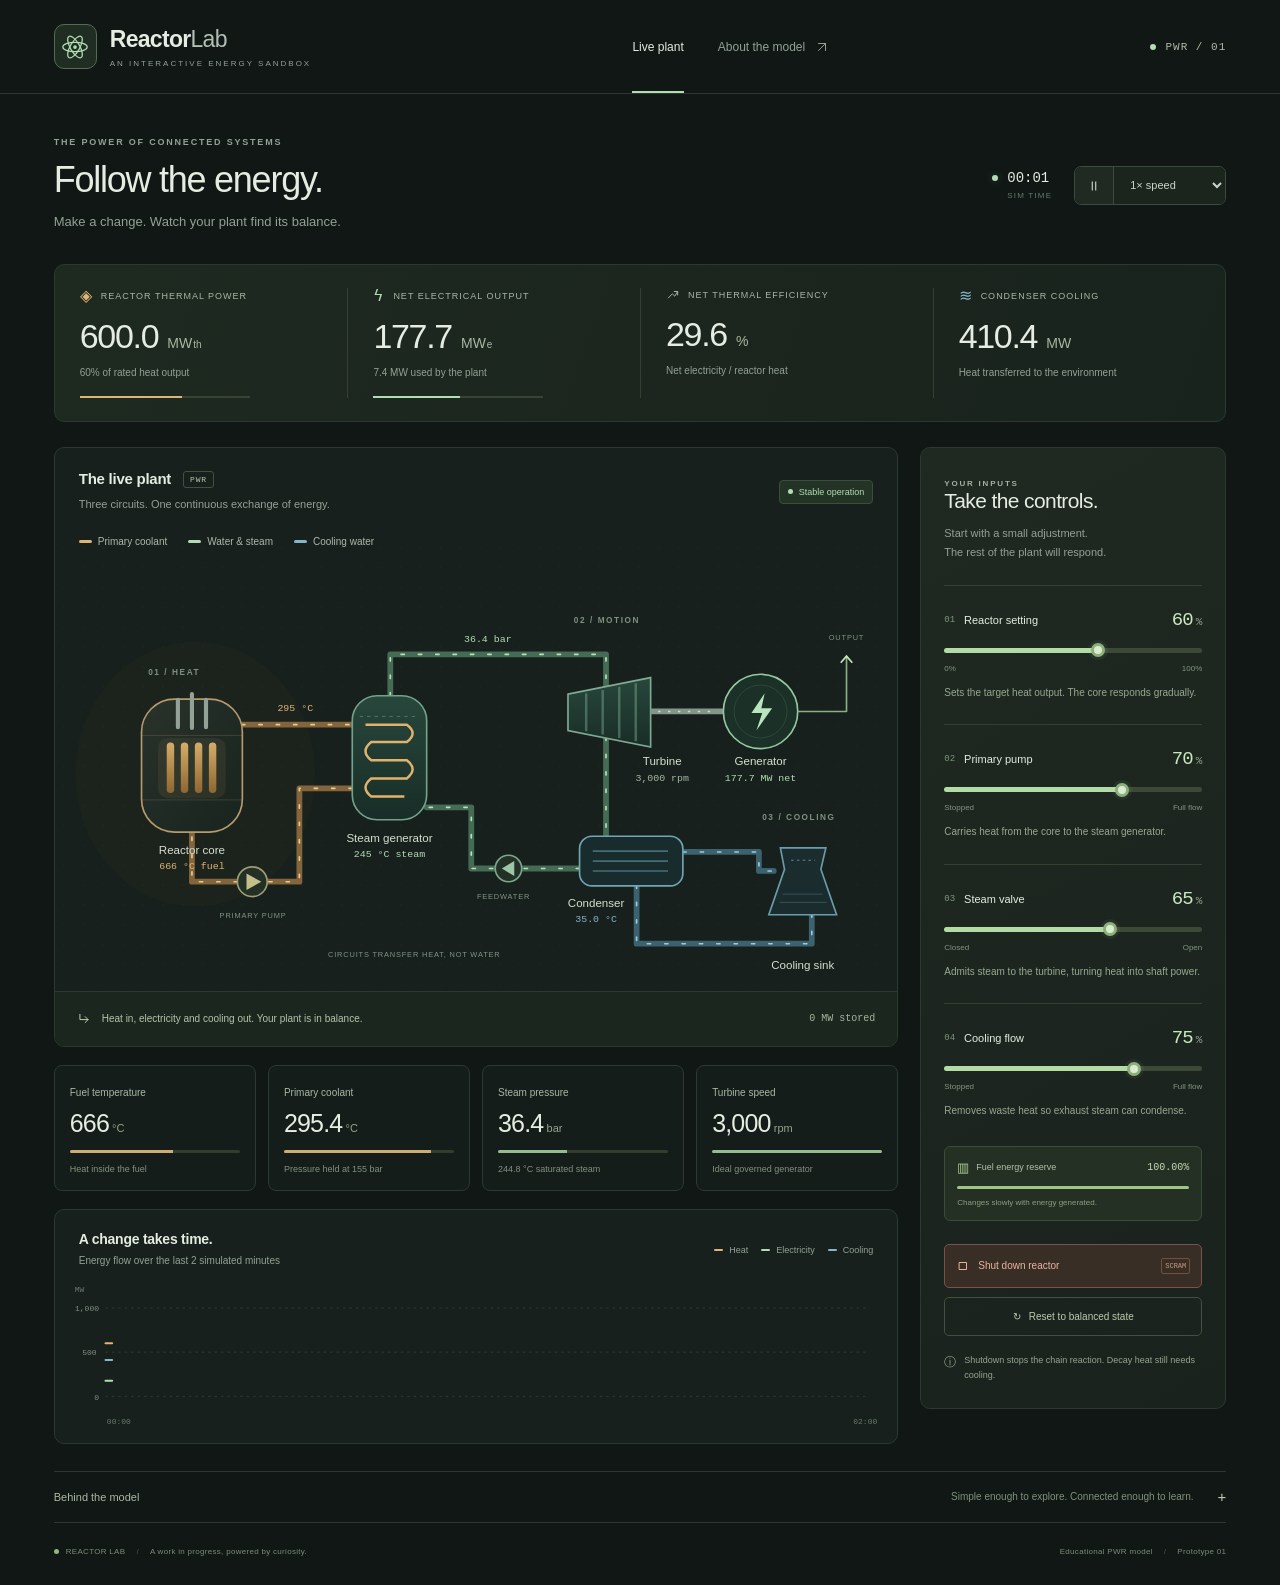
==== index.html @ f05a5b90 "Build interactive PWR input and output simulator" ====
<!doctype html>
<html lang="en">
  <head>
    <meta charset="utf-8" />
    <meta name="viewport" content="width=device-width, initial-scale=1" />
    <meta name="theme-color" content="#101715" />
    <meta
      name="description"
      content="Explore the connected systems of a nuclear power plant in an interactive, simplified PWR simulator."
    />
    <title>Reactor Lab — PWR Simulator</title>
    <link rel="stylesheet" href="styles.css" />
    <script type="module" src="app.js"></script>
  </head>
  <body>
    <header class="app-header">
      <a class="brand" href="./" aria-label="Reactor Lab home">
        <span class="brand-mark" aria-hidden="true"
          ><svg viewBox="0 0 32 32">
            <ellipse cx="16" cy="16" rx="13" ry="5" />
            <ellipse
              cx="16"
              cy="16"
              rx="13"
              ry="5"
              transform="rotate(60 16 16)"
            />
            <ellipse
              cx="16"
              cy="16"
              rx="13"
              ry="5"
              transform="rotate(120 16 16)"
            />
            <circle cx="16" cy="16" r="2" /></svg
        ></span>
        <span
          >Reactor<span class="brand-light">Lab</span
          ><small>AN INTERACTIVE ENERGY SANDBOX</small></span
        >
      </a>
      <nav aria-label="Main navigation">
        <a class="nav-active" href="#plant">Live plant</a
        ><a href="#model-notes"
          >About the model
          <svg class="ui-icon" viewBox="0 0 24 24" aria-hidden="true">
            <path d="M6 18 18 6M6 6h12v12" /></svg
        ></a>
      </nav>
      <span class="version"><span class="small-dot"></span> PWR / 01</span>
    </header>
    <main>
      <section class="intro" aria-labelledby="page-title">
        <div>
          <p class="eyebrow">THE POWER OF CONNECTED SYSTEMS</p>
          <h1 id="page-title">Follow the energy.</h1>
          <p class="intro-copy">
            Make a change. Watch your plant find its balance.
          </p>
          <a class="mobile-jump" href="#controls-title"
            >Adjust inputs
            <svg class="ui-icon" viewBox="0 0 24 24" aria-hidden="true">
              <path d="M12 4v16m-6-6 6 6 6-6" /></svg
          ></a>
        </div>
        <div class="transport">
          <span class="sim-clock"
            ><span class="live-dot"></span><span id="sim-time">00:00</span
            ><span class="clock-label">SIM TIME</span></span
          >
          <div class="playback">
            <button
              id="pause-button"
              class="icon-button"
              type="button"
              aria-label="Pause simulation"
              aria-pressed="false"
            >
              <svg class="ui-icon" viewBox="0 0 24 24" aria-hidden="true">
                <path id="pause-icon" d="M9 5v14M15 5v14" />
              </svg></button
            ><label class="sr-only" for="speed">Simulation speed</label
            ><select id="speed">
              <option value="1">1× speed</option>
              <option value="3">3× speed</option>
              <option value="10">10× speed</option>
            </select>
          </div>
        </div>
      </section>
      <section class="metrics-strip" aria-label="Plant output">
        <article class="metric">
          <span class="metric-label"
            ><span class="metric-icon amber">◈</span> REACTOR THERMAL
            POWER</span
          >
          <div>
            <strong id="thermal-power">600.0</strong
            ><span class="unit">MW<span class="unit-sub">th</span></span>
          </div>
          <span class="metric-detail" id="thermal-detail"
            >60% of rated heat output</span
          ><span class="metric-bar"><i id="thermal-bar"></i></span>
        </article>
        <article class="metric">
          <span class="metric-label"
            ><span class="metric-icon mint">ϟ</span> NET ELECTRICAL OUTPUT</span
          >
          <div>
            <strong id="electrical-power">—</strong
            ><span class="unit">MW<span class="unit-sub">e</span></span>
          </div>
          <span class="metric-detail" id="electrical-detail"
            >After plant power consumption</span
          ><span class="metric-bar mint-bar"><i id="electrical-bar"></i></span>
        </article>
        <article class="metric">
          <span class="metric-label"
            ><svg class="ui-icon" viewBox="0 0 24 24" aria-hidden="true">
              <path d="m4 17 7-7 4 4 5-8M14 6h6v6" />
            </svg>
            NET THERMAL EFFICIENCY</span
          >
          <div>
            <strong id="efficiency">—</strong><span class="unit">%</span>
          </div>
          <span class="metric-detail" id="efficiency-detail"
            >Net electricity / reactor heat</span
          >
        </article>
        <article class="metric">
          <span class="metric-label"
            ><span class="metric-icon blue">≋</span> CONDENSER COOLING</span
          >
          <div>
            <strong id="heat-rejection">—</strong><span class="unit">MW</span>
          </div>
          <span class="metric-detail">Heat transferred to the environment</span>
        </article>
      </section>
      <div class="workspace">
        <div class="plant-column">
          <section
            class="panel plant-panel"
            id="plant"
            aria-labelledby="plant-title"
          >
            <div class="panel-heading">
              <div>
                <h2 id="plant-title">
                  The live plant <span class="tag">PWR</span>
                </h2>
                <p>Three circuits. One continuous exchange of energy.</p>
              </div>
              <span class="status-badge" id="plant-status" role="status"
                ><span></span> Stable operation</span
              >
            </div>
            <div class="circuit-legend" aria-label="Circuit colors">
              <span><i class="amber-bg"></i>Primary coolant</span
              ><span><i class="mint-bg"></i>Water &amp; steam</span
              ><span><i class="blue-bg"></i>Cooling water</span>
            </div>
            <div class="schematic-wrap">
              <svg
                class="schematic"
                viewBox="0 0 1000 530"
                role="img"
                aria-labelledby="schematic-title schematic-desc"
              >
                <title id="schematic-title">
                  Live pressurized water reactor diagram
                </title>
                <desc id="schematic-desc">
                  The reactor sends heat through the primary circuit to the
                  steam generator. Secondary steam drives a turbine and
                  generator, then condenses and returns. A third cooling-water
                  circuit removes condenser heat. Live values are also provided
                  in the readouts below.
                </desc>
                <defs>
                  <pattern
                    id="grid"
                    width="24"
                    height="24"
                    patternUnits="userSpaceOnUse"
                  >
                    <circle cx="1" cy="1" r=".7" fill="#314038" />
                  </pattern>
                  <linearGradient id="vessel-fill" x1="0" x2="1" y1="0" y2="1">
                    <stop stop-color="#29332b" />
                    <stop offset="1" stop-color="#19231f" />
                  </linearGradient>
                  <linearGradient
                    id="core-fill"
                    gradientUnits="userSpaceOnUse"
                    x1="0"
                    x2="0"
                    y1="235"
                    y2="300"
                  >
                    <stop stop-color="#f4c477" />
                    <stop offset="1" stop-color="#9b6c30" />
                  </linearGradient>
                  <linearGradient id="steam-fill" x1="0" x2="0" y1="0" y2="1">
                    <stop stop-color="#28473c" />
                    <stop offset="1" stop-color="#182d27" />
                  </linearGradient>
                </defs>
                <rect
                  width="1000"
                  height="530"
                  fill="url(#grid)"
                  opacity=".44"
                />
                <ellipse
                  cx="160"
                  cy="275"
                  rx="145"
                  ry="160"
                  fill="#e6b667"
                  opacity=".025"
                />
                <g class="pipe primary-pipe">
                  <path d="M216 215 H350" />
                  <path d="M350 292 H286 V405 H156 V345" />
                </g>
                <g class="pipe steam-pipe">
                  <path d="M396 180 V130 H657 V170" />
                  <path d="M657 230 V350" />
                  <path d="M625 389 H494 V315 H440" />
                </g>
                <g class="pipe cooling-pipe">
                  <path d="M750 369 H842 V392 H860" />
                  <path d="M906 444 V480 H694 V410" />
                </g>
                <g class="flow primary-flow">
                  <path d="M216 215 H350" />
                  <path d="M350 292 H286 V405 H156 V345" />
                </g>
                <g class="flow steam-flow">
                  <path d="M396 180 V130 H657 V170" />
                  <path d="M657 230 V350" />
                  <path d="M625 389 H494 V315 H440" />
                </g>
                <g class="flow cooling-flow">
                  <path d="M750 369 H842 V392 H860" />
                  <path d="M906 444 V480 H694 V410" />
                </g>
                <text x="103" y="155" class="svg-eyebrow">01 / HEAT</text>
                <g class="reactor-vessel">
                  <rect
                    x="95"
                    y="184"
                    width="122"
                    height="161"
                    rx="40"
                    fill="url(#vessel-fill)"
                    stroke="#b49a6c"
                    stroke-width="2"
                  />
                  <path
                    d="M95 228 H217 M95 306 H217"
                    stroke="#b49a6c"
                    opacity=".26"
                  />
                  <rect
                    x="115"
                    y="231"
                    width="82"
                    height="73"
                    rx="12"
                    fill="#e6b667"
                    opacity=".08"
                  />
                  <g
                    class="fuel-rods"
                    stroke="url(#core-fill)"
                    stroke-width="9"
                    stroke-linecap="round"
                  >
                    <path d="M130 241 V293" />
                    <path d="M147 241 V293" />
                    <path d="M164 241 V293" />
                    <path d="M181 241 V293" />
                  </g>
                  <path
                    d="M139 185 V218 M156 178 V219 M173 185 V218"
                    stroke="#93a196"
                    stroke-width="5"
                    stroke-linecap="round"
                  />
                </g>
                <text x="156" y="372" text-anchor="middle" class="svg-label">
                  Reactor core
                </text>
                <text
                  id="svg-fuel-temp"
                  x="156"
                  y="390"
                  text-anchor="middle"
                  class="svg-value amber"
                >
                  — °C fuel
                </text>
                <text
                  id="svg-primary-temp"
                  x="281"
                  y="199"
                  text-anchor="middle"
                  class="svg-value amber"
                >
                  — °C
                </text>
                <g class="pump">
                  <circle cx="229" cy="405" r="18" />
                  <path d="M222 395 L240 405 L222 415 Z" />
                </g>
                <text x="230" y="449" text-anchor="middle" class="svg-small">
                  PRIMARY PUMP
                </text>
                <g>
                  <rect
                    x="350"
                    y="180"
                    width="90"
                    height="150"
                    rx="30"
                    fill="url(#steam-fill)"
                    stroke="#73a28b"
                    stroke-width="2"
                  />
                  <path
                    d="M366 215 H416 Q430 225 416 236 H373 Q359 247 373 258 H416 Q430 269 416 280 H373 Q359 291 373 302 H413"
                    fill="none"
                    stroke="#dfb36e"
                    stroke-width="3"
                  />
                  <path
                    d="M359 205 H431"
                    stroke="#6ea68a"
                    stroke-dasharray="4 5"
                    opacity=".65"
                  />
                </g>
                <text x="395" y="357" text-anchor="middle" class="svg-label">
                  Steam generator
                </text>
                <text
                  id="svg-steam-temp"
                  x="395"
                  y="375"
                  text-anchor="middle"
                  class="svg-value mint"
                >
                  — °C steam
                </text>
                <text
                  id="svg-steam-pressure"
                  x="514"
                  y="115"
                  text-anchor="middle"
                  class="svg-value mint"
                >
                  — bar
                </text>
                <text x="618" y="92" class="svg-eyebrow">02 / MOTION</text>
                <g class="turbine">
                  <path
                    d="M611 178 L711 158 V242 L611 222 Z"
                    fill="url(#steam-fill)"
                    stroke="#7eaa93"
                    stroke-width="2"
                  />
                  <path
                    d="M633 177 V223 M653 173 V227 M673 169 V231 M693 165 V235"
                    stroke="#7eaa93"
                    stroke-width="3"
                    opacity=".45"
                  />
                  <path d="M711 199 H799" stroke="#829689" stroke-width="7" />
                  <path
                    class="shaft-motion"
                    d="M720 199 H790"
                    stroke="#cad9cc"
                    stroke-width="2"
                    stroke-dasharray="3 9"
                  />
                </g>
                <text x="725" y="264" text-anchor="middle" class="svg-label">
                  Turbine
                </text>
                <text
                  id="svg-rpm"
                  x="725"
                  y="283"
                  text-anchor="middle"
                  class="svg-value"
                >
                  3,000 rpm
                </text>
                <g>
                  <circle
                    cx="844"
                    cy="199"
                    r="45"
                    fill="#1b3027"
                    stroke="#94c6a2"
                    stroke-width="2"
                  />
                  <circle
                    cx="844"
                    cy="199"
                    r="32"
                    fill="none"
                    stroke="#94c6a2"
                    opacity=".18"
                  />
                  <path
                    d="M849 177 L833 201 H846 L839 222 L858 195 H845 Z"
                    fill="#b7e5bd"
                  />
                </g>
                <path d="M889 199 H948 V132" class="electrical-line" />
                <path
                  d="M941 140 L948 132 L955 140"
                  fill="none"
                  stroke="#c0e8bd"
                  stroke-width="2"
                />
                <text x="844" y="264" text-anchor="middle" class="svg-label">
                  Generator
                </text>
                <text
                  id="svg-electric"
                  x="844"
                  y="283"
                  text-anchor="middle"
                  class="svg-value mint"
                >
                  — MW net
                </text>
                <text x="948" y="113" text-anchor="middle" class="svg-small">
                  OUTPUT
                </text>
                <g>
                  <rect
                    x="625"
                    y="350"
                    width="125"
                    height="60"
                    rx="15"
                    fill="#192c2d"
                    stroke="#72a5b4"
                    stroke-width="2"
                  />
                  <path
                    d="M641 368 H732 M641 380 H732 M641 392 H732"
                    stroke="#6aa1b3"
                    stroke-width="2"
                    opacity=".55"
                  />
                </g>
                <text x="645" y="436" text-anchor="middle" class="svg-label">
                  Condenser
                </text>
                <text
                  id="svg-condenser-temp"
                  x="645"
                  y="454"
                  text-anchor="middle"
                  class="svg-value blue"
                >
                  — °C
                </text>
                <g class="pump feed-pump">
                  <circle cx="539" cy="389" r="16" />
                  <path d="M546 380 L531 389 L546 398 Z" />
                </g>
                <text x="533" y="426" text-anchor="middle" class="svg-small">
                  FEEDWATER
                </text>
                <text x="846" y="330" class="svg-eyebrow">03 / COOLING</text>
                <path
                  d="M868 364 H923 L917 390 L936 445 H854 L873 390 Z"
                  fill="#1b2c2f"
                  stroke="#6a9caa"
                  stroke-width="2"
                />
                <path
                  d="M871 420 H919 M867 430 H924"
                  stroke="#6a9caa"
                  opacity=".4"
                />
                <path
                  d="M881 379 H910"
                  stroke="#6a9caa"
                  stroke-dasharray="3 4"
                />
                <text x="895" y="511" text-anchor="middle" class="svg-label">
                  Cooling sink
                </text>
                <text x="425" y="496" text-anchor="middle" class="svg-small">
                  CIRCUITS TRANSFER HEAT, NOT WATER
                </text>
              </svg>
            </div>
            <p class="diagram-hint">
              Swipe the diagram to explore all three circuits.
            </p>
            <div class="plant-insight">
              <svg
                class="ui-icon insight-icon"
                viewBox="0 0 24 24"
                aria-hidden="true"
              >
                <path d="M5 4v9h14m-5-5 5 5-5 5" />
              </svg>
              <p id="plant-insight">
                Heat in, electricity and cooling out. Your plant is in balance.
              </p>
              <span id="storage-rate">— MW stored</span>
            </div>
          </section>
          <section class="readouts" aria-label="Live component readings">
            <article>
              <span>Fuel temperature</span
              ><strong><span id="fuel-temp">—</span><small> °C</small></strong>
              <div class="reading-meter"><i id="fuel-meter"></i></div>
              <p>Heat inside the fuel</p>
            </article>
            <article>
              <span>Primary coolant</span
              ><strong
                ><span id="primary-temp">—</span><small> °C</small></strong
              >
              <div class="reading-meter"><i id="primary-meter"></i></div>
              <p>Pressure held at 155 bar</p>
            </article>
            <article>
              <span>Steam pressure</span
              ><strong
                ><span id="steam-pressure">—</span><small> bar</small></strong
              >
              <div class="reading-meter mint-meter">
                <i id="steam-meter"></i>
              </div>
              <p><span id="steam-temp">—</span> °C saturated steam</p>
            </article>
            <article>
              <span>Turbine speed</span
              ><strong
                ><span id="turbine-rpm">—</span><small> rpm</small></strong
              >
              <div class="reading-meter mint-meter"><i id="rpm-meter"></i></div>
              <p>Ideal governed generator</p>
            </article>
          </section>
          <section class="panel trend-panel" aria-labelledby="trend-title">
            <div class="panel-heading">
              <div>
                <h2 id="trend-title">A change takes time.</h2>
                <p>Energy flow over the last 2 simulated minutes</p>
              </div>
              <div class="trend-legend">
                <span><i class="amber-bg"></i>Heat</span
                ><span><i class="mint-bg"></i>Electricity</span
                ><span><i class="blue-bg"></i>Cooling</span>
              </div>
            </div>
            <div class="chart-wrap">
              <span class="chart-unit">MW</span
              ><svg
                id="trend-chart"
                viewBox="0 0 1000 150"
                role="img"
                aria-label="Live trend of reactor heat, net electrical output, and condenser cooling"
              >
                <g class="chart-grid">
                  <path d="M38 15 H985 M38 70 H985 M38 125 H985" />
                  <text id="chart-top" x="0" y="19">1,000</text>
                  <text id="chart-middle" x="9" y="74">500</text>
                  <text x="24" y="129">0</text>
                </g>
                <path id="heat-trend" class="trend-line heat-trend" />
                <path id="electric-trend" class="trend-line electric-trend" />
                <path id="cooling-trend" class="trend-line cooling-trend" />
              </svg>
              <div class="chart-times">
                <span id="chart-start">00:00</span
                ><span id="chart-end">02:00</span>
              </div>
            </div>
          </section>
        </div>
        <aside class="panel controls-panel" aria-labelledby="controls-title">
          <div class="controls-heading">
            <span class="eyebrow">YOUR INPUTS</span>
            <h2 id="controls-title">Take the controls.</h2>
            <p>
              Start with a small adjustment.<br />The rest of the plant will
              respond.
            </p>
            <a class="mobile-jump" href="#plant"
              >View plant
              <svg class="ui-icon" viewBox="0 0 24 24" aria-hidden="true">
                <path d="M12 20V4m-6 6 6-6 6 6" /></svg
            ></a>
          </div>
          <div class="control-group">
            <div class="control-title">
              <label for="reactor-input"
                ><span class="control-number">01</span> Reactor setting</label
              ><output id="reactor-value" for="reactor-input"
                >60<span>%</span></output
              >
            </div>
            <input
              id="reactor-input"
              type="range"
              min="0"
              max="100"
              value="60"
              step="1"
              aria-describedby="reactor-help"
            />
            <div class="range-labels"><span>0%</span><span>100%</span></div>
            <p id="reactor-help">
              Sets the target heat output. The core responds gradually.
            </p>
          </div>
          <div class="control-group">
            <div class="control-title">
              <label for="primary-input"
                ><span class="control-number">02</span> Primary pump</label
              ><output id="primary-value" for="primary-input"
                >70<span>%</span></output
              >
            </div>
            <input
              id="primary-input"
              type="range"
              min="0"
              max="100"
              value="70"
              step="1"
              aria-describedby="primary-help"
            />
            <div class="range-labels">
              <span>Stopped</span><span>Full flow</span>
            </div>
            <p id="primary-help">
              Carries heat from the core to the steam generator.
            </p>
          </div>
          <div class="control-group">
            <div class="control-title">
              <label for="steam-input"
                ><span class="control-number">03</span> Steam valve</label
              ><output id="steam-value" for="steam-input"
                >65<span>%</span></output
              >
            </div>
            <input
              id="steam-input"
              type="range"
              min="0"
              max="100"
              value="65"
              step="1"
              aria-describedby="steam-help"
            />
            <div class="range-labels"><span>Closed</span><span>Open</span></div>
            <p id="steam-help">
              Admits steam to the turbine, turning heat into shaft power.
            </p>
          </div>
          <div class="control-group">
            <div class="control-title">
              <label for="cooling-input"
                ><span class="control-number">04</span> Cooling flow</label
              ><output id="cooling-value" for="cooling-input"
                >75<span>%</span></output
              >
            </div>
            <input
              id="cooling-input"
              type="range"
              min="0"
              max="100"
              value="75"
              step="1"
              aria-describedby="cooling-help"
            />
            <div class="range-labels">
              <span>Stopped</span><span>Full flow</span>
            </div>
            <p id="cooling-help">
              Removes waste heat so exhaust steam can condense.
            </p>
          </div>
          <div class="fuel-reserve">
            <div>
              <span class="reserve-icon" aria-hidden="true">▥</span
              ><span>Fuel energy reserve</span
              ><strong id="fuel-reserve">100.00%</strong>
            </div>
            <div class="reserve-track"><i id="reserve-fill"></i></div>
            <p>Changes slowly with energy generated.</p>
          </div>
          <div class="control-actions">
            <button id="scram-button" type="button">
              <svg class="ui-icon" viewBox="0 0 24 24" aria-hidden="true">
                <rect x="6" y="6" width="12" height="12" />
              </svg>
              Shut down reactor <span class="button-hint">SCRAM</span></button
            ><button id="reset-button" type="button">
              <span aria-hidden="true">↻</span> Reset to balanced state
            </button>
          </div>
          <div class="shutdown-note">
            <span aria-hidden="true">ⓘ</span>
            <p>
              Shutdown stops the chain reaction. Decay heat still needs cooling.
            </p>
          </div>
        </aside>
      </div>
      <details class="model-notes" id="model-notes">
        <summary>
          <span>Behind the model</span
          ><span class="notes-summary"
            >Simple enough to explore. Connected enough to learn.
            <span aria-hidden="true">+</span></span
          >
        </summary>
        <div class="notes-body">
          <p>
            This is a simplified educational PWR, not an engineering or
            operating tool. Four thermal reservoirs exchange energy over time:
            fuel, primary coolant, secondary water/steam, and the condenser. An
            ideal generator converts turbine shaft power to electricity; pumps
            consume a share of that power.
          </p>
          <p>
            Primary pressure and water inventories are managed automatically.
            The reactor setting represents a heat-output controller, not a
            detailed control-rod or neutron model. Steam pressure is estimated
            from saturated-water temperature. A single decay-heat group
            preserves residual heat after shutdown. Automatic temperature and
            pressure trips protect this model; no accident, radiation-release,
            grid, or demand simulation is included.
          </p>
          <p>
            Energy is accounted for as electricity, heat rejected, or energy
            stored. Net efficiency is hidden during strong transients because
            stored heat can temporarily supply the turbine. Fuel reserve is an
            illustrative energy budget, not isotope depletion. Time speed
            affects simulation time, not the physics.
          </p>
        </div>
      </details>
      <footer>
        <span
          ><span class="footer-dot"></span> REACTOR LAB
          <span class="footer-separator">/</span> A work in progress, powered by
          curiosity.</span
        ><span
          >Educational PWR model
          <span class="footer-separator">/</span> Prototype 01</span
        >
      </footer>
    </main>
    <noscript
      ><p class="noscript">
        JavaScript is required to run this simulator. Enable it and reload the
        page.
      </p></noscript
    >
  </body>
</html>
---- styles.css ----
:root {
  color-scheme: dark;
  --bg: #101715;
  --panel: #17201c;
  --panel-deep: #141d19;
  --border: #2c3830;
  --text: #e5ece1;
  --muted: #93a195;
  --dim: #68796c;
  --mint: #b1ddb2;
  --amber: #dfb477;
  --blue: #84b7c9;
  --red: #e69788;
  font-family: Inter, "Segoe UI", Arial, sans-serif;
  font-synthesis: none;
}
.ui-icon {
  display: inline-block;
  flex-shrink: 0;
  width: 14px;
  height: 14px;
  fill: none;
  stroke: currentColor;
  stroke-width: 1.7;
  stroke-linecap: round;
  stroke-linejoin: round;
  vertical-align: middle;
}
.mobile-jump {
  display: none;
}
.diagram-hint {
  display: none;
}
@media (max-width: 600px) {
  .diagram-hint {
    display: block;
    font-size: 9px;
    color: var(--muted);
    margin: 3px 15px 13px;
  }
}
@media (max-width: 900px) {
  .mobile-jump {
    display: inline-flex;
    align-items: center;
    gap: 7px;
    color: var(--mint);
    font-size: 11px;
    margin-top: 16px;
    padding: 5px 0;
  }
}
* {
  box-sizing: border-box;
}
html {
  scroll-behavior: smooth;
  scroll-padding-top: 20px;
}
body {
  margin: 0;
  background: var(--bg);
  color: var(--text);
  font-size: 14px;
  -webkit-font-smoothing: antialiased;
}
button,
input,
select {
  font: inherit;
}
button,
a,
input,
select,
summary {
  -webkit-tap-highlight-color: transparent;
}
button {
  cursor: pointer;
}
a {
  color: inherit;
  text-decoration: none;
}
button:focus-visible,
a:focus-visible,
input:focus-visible,
select:focus-visible,
summary:focus-visible {
  outline: 2px solid var(--mint);
  outline-offset: 5px;
}
button:disabled {
  cursor: default;
  opacity: 0.5;
}
.sr-only {
  position: absolute;
  width: 1px;
  height: 1px;
  padding: 0;
  margin: -1px;
  overflow: hidden;
  clip: rect(0, 0, 0, 0);
  white-space: nowrap;
  border: 0;
}
.app-header {
  height: 94px;
  border-bottom: 1px solid var(--border);
  display: flex;
  align-items: center;
  justify-content: space-between;
  padding: 0 4.2%;
  gap: 30px;
}
.brand {
  display: flex;
  gap: 13px;
  align-items: center;
  font-size: 23px;
  font-weight: 650;
  letter-spacing: -0.7px;
}
.brand-light {
  font-weight: 350;
  color: #b2bfb1;
}
.brand small {
  display: block;
  font-size: 8px;
  letter-spacing: 2px;
  margin-top: 6px;
  color: var(--muted);
  font-weight: 500;
}
.brand-mark {
  display: grid;
  place-items: center;
  width: 43px;
  height: 45px;
  border: 1px solid #576a54;
  border-radius: 10px;
  background: #202d22;
  color: var(--mint);
}
.brand-mark svg {
  width: 30px;
  fill: none;
  stroke: currentColor;
  stroke-width: 1.3;
}
.brand-mark circle {
  fill: currentColor;
  stroke: none;
}
.app-header nav {
  display: flex;
  align-items: center;
  height: 100%;
  gap: 34px;
  font-size: 12px;
  color: var(--muted);
}
.app-header nav a {
  height: 100%;
  display: flex;
  align-items: center;
  gap: 10px;
  position: relative;
}
.app-header nav a:hover {
  color: var(--text);
}
.nav-active {
  color: var(--text);
}
.nav-active:after {
  content: "";
  height: 2px;
  position: absolute;
  bottom: 0;
  left: 0;
  right: 0;
  background: var(--mint);
}
.version {
  font:
    11px ui-monospace,
    SFMono-Regular,
    Consolas,
    monospace;
  letter-spacing: 1px;
  color: #afbaa9;
  display: flex;
  gap: 9px;
  align-items: center;
}
.small-dot {
  width: 6px;
  height: 6px;
  background: var(--mint);
  border-radius: 50%;
}
main {
  max-width: 1620px;
  margin: auto;
  padding: 43px 4.2% 0;
}
.intro {
  display: flex;
  justify-content: space-between;
  align-items: center;
  gap: 25px;
  margin-bottom: 31px;
}
.eyebrow {
  font-size: 9px;
  font-weight: 650;
  letter-spacing: 1.8px;
  color: var(--muted);
  margin: 0 0 12px;
}
h1 {
  font-size: 36px;
  line-height: 1.15;
  font-weight: 500;
  letter-spacing: -1.25px;
  margin: 0 0 12px;
}
.intro-copy {
  color: var(--muted);
  font-size: 13px;
  margin: 0;
  line-height: 1.6;
}
.transport {
  display: flex;
  align-items: center;
  gap: 22px;
}
.sim-clock {
  display: grid;
  grid-template-columns: 6px auto;
  gap: 5px 9px;
  align-items: center;
  font:
    14px ui-monospace,
    SFMono-Regular,
    Consolas,
    monospace;
  font-variant-numeric: tabular-nums;
}
.live-dot {
  height: 6px;
  width: 6px;
  background: var(--mint);
  border-radius: 50%;
  box-shadow: 0 0 9px #b1ddb240;
}
.clock-label {
  grid-column: 2;
  font:
    8px "Segoe UI",
    sans-serif;
  letter-spacing: 1.2px;
  color: var(--dim);
}
.playback {
  display: flex;
  border: 1px solid #3d4b3e;
  border-radius: 7px;
  height: 39px;
  overflow: hidden;
}
.icon-button {
  width: 39px;
  border: 0;
  border-right: 1px solid #3d4b3e;
  background: #202a22;
  color: var(--text);
  font-size: 17px;
}
.icon-button:hover {
  background: #2b392c;
}
.playback select {
  background: #1b251e;
  border: 0;
  color: #cad6c6;
  padding: 0 27px 0 12px;
  font-size: 11px;
  cursor: pointer;
}
.metrics-strip {
  display: grid;
  grid-template-columns: repeat(4, 1fr);
  border: 1px solid var(--border);
  border-radius: 10px;
  background: linear-gradient(110deg, #1e2920, #19231d);
  padding: 23px 0;
  margin-bottom: 25px;
}
.metric {
  padding: 0 25px;
  position: relative;
  min-width: 0;
}
.metric + .metric {
  border-left: 1px solid #354031;
}
.metric-label {
  font-size: 9px;
  letter-spacing: 1px;
  color: #a9b6a4;
  display: flex;
  align-items: center;
  gap: 8px;
  white-space: nowrap;
}
.metric-icon {
  font-size: 16px;
  line-height: 1;
  color: #d2dec4;
}
.amber {
  color: var(--amber);
  fill: var(--amber);
}
.mint {
  color: var(--mint);
  fill: var(--mint);
}
.blue {
  color: var(--blue);
  fill: var(--blue);
}
.metric > div {
  margin: 13px 0 7px;
  display: flex;
  align-items: baseline;
  gap: 9px;
}
.metric strong {
  font-size: 34px;
  font-weight: 450;
  letter-spacing: -1.3px;
  font-variant-numeric: tabular-nums;
}
.unit {
  font-size: 14px;
  color: #aab8a3;
  font-weight: 400;
}
.unit-sub {
  font-size: 10px;
  margin-left: 1px;
}
.metric-detail {
  font-size: 10px;
  color: var(--muted);
  line-height: 1.6;
}
.metric-bar {
  height: 2px;
  background: #384333;
  display: block;
  margin-top: 15px;
  width: 100%;
  max-width: 170px;
}
.metric-bar i {
  height: 100%;
  background: var(--amber);
  display: block;
  width: 60%;
  transition: width 0.3s;
}
.mint-bar i {
  background: var(--mint);
}
.workspace {
  display: grid;
  grid-template-columns: minmax(0, 1fr) 306px;
  gap: 22px;
  align-items: start;
}
.plant-column {
  min-width: 0;
  display: flex;
  flex-direction: column;
  gap: 18px;
}
.panel {
  background: var(--panel);
  border: 1px solid var(--border);
  border-radius: 10px;
  overflow: hidden;
}
.panel-heading {
  display: flex;
  justify-content: space-between;
  align-items: center;
  gap: 15px;
  padding: 22px 24px 0;
}
h2 {
  font-size: 15px;
  font-weight: 550;
  letter-spacing: -0.25px;
  margin: 0;
}
.panel-heading p {
  font-size: 11px;
  color: var(--muted);
  margin: 8px 0 0;
  line-height: 1.6;
}
.tag {
  display: inline-block;
  margin-left: 8px;
  padding: 3px 6px;
  border: 1px solid #435041;
  font:
    8px ui-monospace,
    SFMono-Regular,
    Consolas,
    monospace;
  color: #b9c8ae;
  letter-spacing: 0.8px;
  border-radius: 3px;
  vertical-align: 2px;
}
.status-badge {
  display: flex;
  align-items: center;
  gap: 6px;
  background: #233426;
  border: 1px solid #3a5038;
  border-radius: 4px;
  padding: 6px 8px;
  font-size: 9px;
  color: var(--mint);
  white-space: nowrap;
}
.status-badge > span {
  width: 5px;
  height: 5px;
  border-radius: 50%;
  background: currentColor;
}
.status-badge.settling {
  background: #332d22;
  border-color: #5d4a30;
  color: var(--amber);
}
.status-badge.tripped {
  background: #392822;
  border-color: #724438;
  color: #edab97;
}
.circuit-legend {
  display: flex;
  gap: 21px;
  padding: 22px 24px 0;
  font-size: 10px;
  color: #acb8ab;
}
.circuit-legend span,
.trend-legend span {
  display: flex;
  align-items: center;
  gap: 6px;
}
.circuit-legend i,
.trend-legend i {
  display: block;
  width: 13px;
  height: 3px;
  border-radius: 2px;
}
.amber-bg {
  background: var(--amber);
}
.mint-bg {
  background: var(--mint);
}
.blue-bg {
  background: var(--blue);
}
.schematic-wrap {
  padding: 0 8px 6px;
}
.schematic {
  width: 100%;
  height: auto;
  display: block;
}
.pipe path {
  stroke-width: 7;
  fill: none;
  stroke-linecap: round;
  stroke-linejoin: round;
}
.primary-pipe {
  stroke: #82653c;
}
.steam-pipe {
  stroke: #456b55;
}
.cooling-pipe {
  stroke: #3b626e;
}
.flow path {
  stroke-width: 2;
  fill: none;
  stroke-linecap: round;
  stroke-linejoin: round;
  stroke-dasharray: 4 17;
  animation: flow 2s linear infinite;
}
.primary-flow {
  stroke: #f1c98c;
}
.steam-flow {
  stroke: #b5e2b7;
}
.cooling-flow {
  stroke: #9acde0;
}
.shaft-motion {
  animation: flow 0.75s linear infinite;
}
.electrical-line {
  fill: none;
  stroke: #8cae84;
  stroke-width: 2;
  stroke-linejoin: round;
}
.svg-eyebrow {
  font-size: 10px;
  font-weight: 600;
  letter-spacing: 1.9px;
  fill: #7d9181;
}
.svg-label {
  font-size: 14px;
  font-weight: 500;
  fill: #d4dfcf;
}
.svg-value {
  font-size: 12px;
  font-family: ui-monospace, SFMono-Regular, Consolas, monospace;
  fill: #a6b9a6;
}
.svg-value.amber {
  fill: var(--amber);
}
.svg-value.mint {
  fill: var(--mint);
}
.svg-value.blue {
  fill: var(--blue);
}
.svg-small {
  font-size: 9px;
  fill: #7f9587;
  letter-spacing: 1px;
}
.pump circle {
  fill: #233026;
  stroke: #9e9e75;
  stroke-width: 2;
}
.pump path {
  fill: #c6be8b;
}
.feed-pump circle {
  stroke: #7ca68d;
}
.feed-pump path {
  fill: #9bc7a6;
}
.plant-insight {
  display: flex;
  align-items: center;
  gap: 11px;
  min-height: 55px;
  border-top: 1px solid var(--border);
  padding: 12px 22px;
  background: #1b261e;
}
.insight-icon {
  font-size: 23px;
  color: #b9d1ae;
}
.plant-insight p {
  font-size: 10px;
  line-height: 1.6;
  color: #b5c3ac;
  margin: 0;
  flex: 1;
}
.plant-insight > span:last-child {
  font:
    10px ui-monospace,
    SFMono-Regular,
    Consolas,
    monospace;
  color: #a7b49d;
  white-space: nowrap;
}
.readouts {
  display: grid;
  grid-template-columns: repeat(4, minmax(0, 1fr));
  gap: 12px;
}
.readouts article {
  border: 1px solid var(--border);
  background: var(--panel-deep);
  border-radius: 8px;
  padding: 17px 15px 14px;
}
.readouts article > span {
  font-size: 10px;
  color: #a9b7a6;
}
.readouts strong {
  display: block;
  font-size: 25px;
  font-weight: 450;
  letter-spacing: -0.8px;
  margin: 10px 0 12px;
  font-variant-numeric: tabular-nums;
}
.readouts strong small {
  font-size: 11px;
  letter-spacing: 0;
  color: #95a48e;
  font-weight: 400;
}
.readouts p {
  font-size: 9px;
  color: #82917f;
  line-height: 1.5;
  margin: 10px 0 0;
}
.reading-meter {
  height: 3px;
  border-radius: 2px;
  background: #323d2e;
  overflow: hidden;
}
.reading-meter i {
  display: block;
  height: 100%;
  background: #cfac73;
  width: 50%;
  transition: width 0.3s;
}
.mint-meter i {
  background: #97bb91;
}
.reading-meter i.warning {
  background: var(--red);
}
.trend-panel .panel-heading {
  padding-top: 21px;
}
.trend-panel h2 {
  font-size: 14px;
}
.trend-panel .panel-heading p {
  font-size: 10px;
  margin-top: 6px;
}
.trend-legend {
  display: flex;
  gap: 13px;
  color: var(--muted);
  font-size: 9px;
}
.trend-legend i {
  width: 9px;
  height: 2px;
}
.chart-wrap {
  padding: 16px 20px 17px;
}
.chart-unit {
  font:
    8px ui-monospace,
    SFMono-Regular,
    Consolas,
    monospace;
  color: var(--dim);
  display: block;
  margin-bottom: 2px;
}
.chart-wrap svg {
  width: 100%;
  display: block;
  overflow: visible;
}
.chart-grid path {
  fill: none;
  stroke: #344135;
  stroke-width: 1;
  stroke-dasharray: 3 5;
}
.chart-grid text {
  font:
    10px ui-monospace,
    SFMono-Regular,
    Consolas,
    monospace;
  fill: #7e907e;
}
.trend-line {
  stroke-width: 2;
  fill: none;
  stroke-linejoin: round;
  stroke-linecap: round;
  vector-effect: non-scaling-stroke;
}
.heat-trend {
  stroke: var(--amber);
}
.electric-trend {
  stroke: var(--mint);
}
.cooling-trend {
  stroke: var(--blue);
}
.chart-times {
  display: flex;
  justify-content: space-between;
  margin-left: 4%;
  font:
    8px ui-monospace,
    SFMono-Regular,
    Consolas,
    monospace;
  color: var(--dim);
}
.controls-panel {
  background: linear-gradient(150deg, #1f2921, #19221d);
  padding: 25px 23px;
}
.controls-heading .eyebrow {
  font-size: 8px;
  color: #a5b19c;
  margin-bottom: 12px;
}
.controls-heading h2 {
  font-size: 21px;
  letter-spacing: -0.6px;
  font-weight: 500;
}
.controls-heading p {
  color: var(--muted);
  font-size: 11px;
  line-height: 1.7;
  margin: 11px 0 0;
}
.control-group {
  border-top: 1px solid #344030;
  margin-top: 23px;
  padding-top: 23px;
}
.control-title {
  display: flex;
  align-items: center;
  justify-content: space-between;
  gap: 7px;
  margin-bottom: 17px;
}
.control-title label {
  font-size: 11px;
  display: flex;
  align-items: center;
  gap: 9px;
  font-weight: 500;
}
.control-number {
  font:
    9px ui-monospace,
    SFMono-Regular,
    Consolas,
    monospace;
  color: #7e947d;
}
.control-title output {
  font:
    19px ui-monospace,
    SFMono-Regular,
    Consolas,
    monospace;
  color: #c9e7bd;
  letter-spacing: -1px;
}
.control-title output span {
  font-size: 11px;
  letter-spacing: 0;
  color: #91a386;
  margin-left: 3px;
}
input[type="range"] {
  --fill: 60%;
  -webkit-appearance: none;
  appearance: none;
  width: 100%;
  height: 5px;
  background: linear-gradient(
    to right,
    #b2dba5 0%,
    #b2dba5 var(--fill),
    #3d4937 var(--fill),
    #3d4937 100%
  );
  border-radius: 8px;
  display: block;
  margin: 0;
  cursor: pointer;
  accent-color: #c7e6b9;
}
input[type="range"]::-webkit-slider-thumb {
  -webkit-appearance: none;
  appearance: none;
  width: 14px;
  height: 14px;
  border-radius: 50%;
  background: #d9edce;
  border: 3px solid #8eaf7b;
  box-shadow: 0 0 0 3px #b1ddb210;
}
input[type="range"]::-moz-range-thumb {
  width: 9px;
  height: 9px;
  border-radius: 50%;
  background: #d9edce;
  border: 3px solid #8eaf7b;
}
input[type="range"]:disabled {
  opacity: 0.35;
  cursor: not-allowed;
}
.range-labels {
  display: flex;
  justify-content: space-between;
  margin-top: 11px;
  font-size: 8px;
  color: #84957e;
}
.control-group > p {
  font-size: 10px;
  line-height: 1.65;
  color: #98a88f;
  margin: 12px 0 0;
}
.fuel-reserve {
  margin-top: 26px;
  background: #243023;
  border: 1px solid #3d4c35;
  border-radius: 6px;
  padding: 13px 12px;
}
.fuel-reserve > div:first-child {
  display: flex;
  align-items: center;
  gap: 7px;
  font-size: 9px;
  color: #b2c0a5;
}
.reserve-icon {
  font-size: 13px;
  color: #b1cf96;
}
.fuel-reserve strong {
  font:
    10px ui-monospace,
    SFMono-Regular,
    Consolas,
    monospace;
  margin-left: auto;
  color: #c4d9b6;
}
.reserve-track {
  margin-top: 11px;
  background: #3e4a34;
  height: 3px;
  border-radius: 2px;
  overflow: hidden;
}
.reserve-track i {
  width: 100%;
  height: 100%;
  display: block;
  background: #9fc484;
}
.fuel-reserve p {
  font-size: 8px;
  color: #8d9e81;
  margin: 9px 0 0;
}
.control-actions {
  display: flex;
  flex-direction: column;
  gap: 9px;
  margin-top: 23px;
}
.control-actions button {
  border-radius: 5px;
  font-size: 10px;
  padding: 13px 11px;
  display: flex;
  align-items: center;
  justify-content: center;
  gap: 8px;
  transition: background 0.15s;
}
.control-actions button:first-child {
  border: 1px solid #785447;
  background: #392e25;
  color: #e7b59e;
}
.control-actions button:first-child:hover:not(:disabled) {
  background: #51392d;
}
.button-hint {
  font:
    7px ui-monospace,
    SFMono-Regular,
    Consolas,
    monospace;
  color: #ca9980;
  border: 1px solid #72503e;
  border-radius: 2px;
  padding: 3px;
  margin-left: auto;
}
.control-actions button:last-child {
  background: transparent;
  border: 1px solid #43503a;
  color: #bccbb0;
}
.control-actions button:last-child:hover {
  background: #2d3928;
}
.shutdown-note {
  display: flex;
  gap: 8px;
  color: #95a58c;
  font-size: 12px;
  align-items: flex-start;
  margin-top: 17px;
}
.shutdown-note p {
  margin: 0;
  font-size: 9px;
  line-height: 1.7;
}
.shutdown-note > span {
  line-height: 1.5;
}
.model-notes {
  margin-top: 27px;
  border-top: 1px solid var(--border);
  border-bottom: 1px solid var(--border);
  padding: 19px 0;
  color: #aab9a3;
}
.model-notes summary {
  display: flex;
  justify-content: space-between;
  gap: 20px;
  cursor: pointer;
  list-style: none;
  font-size: 11px;
}
.model-notes summary::-webkit-details-marker {
  display: none;
}
.notes-summary {
  font-size: 10px;
  color: #7f937c;
  display: flex;
  gap: 24px;
}
.notes-summary > span {
  color: #bed3b3;
  font-size: 15px;
  line-height: 12px;
}
.model-notes[open] .notes-summary > span {
  transform: rotate(45deg);
}
.notes-body {
  max-width: 1000px;
  display: grid;
  grid-template-columns: repeat(3, 1fr);
  gap: 25px;
  padding-top: 17px;
}
.notes-body p {
  font-size: 11px;
  line-height: 1.8;
  color: var(--muted);
  margin: 0;
}
footer {
  display: flex;
  justify-content: space-between;
  gap: 20px;
  padding: 24px 0 29px;
  font-size: 8px;
  color: #7a8c77;
  letter-spacing: 0.3px;
}
footer > span {
  display: flex;
  align-items: center;
  gap: 7px;
}
.footer-dot {
  width: 5px;
  height: 5px;
  background: #97b582;
  border-radius: 50%;
}
.footer-separator {
  color: #445640;
  margin: 0 4px;
}
.noscript {
  background: #392e25;
  color: #e7b59e;
  padding: 20px;
  position: fixed;
  bottom: 0;
  margin: 0;
  width: 100%;
}
.paused .flow path,
.paused .shaft-motion {
  animation-play-state: paused;
}
.paused .live-dot {
  background: var(--amber);
  box-shadow: none;
}
@keyframes flow {
  to {
    stroke-dashoffset: -42;
  }
}
@media (min-width: 1500px) {
  main {
    padding-top: 48px;
  }
  .workspace {
    grid-template-columns: minmax(0, 1fr) 330px;
  }
  .controls-panel {
    padding: 27px;
  }
  .control-group {
    padding-top: 28px;
    margin-top: 28px;
  }
  .control-group > p {
    font-size: 11px;
  }
  .control-title label {
    font-size: 12px;
  }
  .metric strong {
    font-size: 39px;
  }
  .metric-detail {
    font-size: 11px;
  }
}
@media (max-width: 1100px) {
  .app-header {
    padding: 0 3%;
  }
  main {
    padding: 32px 3% 0;
  }
  .workspace {
    grid-template-columns: minmax(0, 1fr) 280px;
    gap: 16px;
  }
  .controls-panel {
    padding: 23px 18px;
  }
  .metric {
    padding: 0 17px;
  }
  .metric-label {
    font-size: 8px;
    letter-spacing: 0.5px;
  }
  .metric strong {
    font-size: 30px;
  }
  .panel-heading {
    padding: 19px 18px 0;
  }
  .panel-heading p {
    font-size: 10px;
  }
  .circuit-legend {
    padding: 18px 18px 0;
    font-size: 9px;
    gap: 15px;
  }
  .status-badge {
    font-size: 8px;
    padding: 5px;
  }
  .readouts {
    gap: 8px;
  }
  .readouts article {
    padding: 14px 10px;
  }
  .readouts article > span {
    font-size: 9px;
  }
  .readouts strong {
    font-size: 22px;
  }
  .readouts p {
    font-size: 8px;
  }
  .plant-insight {
    padding: 10px 15px;
  }
  .plant-insight > span:last-child {
    font-size: 8px;
  }
  .trend-legend {
    gap: 8px;
    font-size: 8px;
  }
  .control-group {
    padding-top: 20px;
    margin-top: 20px;
  }
}
@media (max-width: 900px) {
  .workspace {
    grid-template-columns: minmax(0, 1fr);
  }
  .controls-panel {
    display: grid;
    grid-template-columns: repeat(2, minmax(0, 1fr));
    gap: 22px;
    padding: 24px;
  }
  .controls-heading {
    grid-column: 1/-1;
  }
  .controls-heading p br {
    display: none;
  }
  .control-group {
    margin: 0;
    padding-top: 20px;
  }
  .fuel-reserve {
    margin: 0;
    align-self: start;
  }
  .control-actions {
    margin: 0;
  }
  .shutdown-note {
    margin: 0;
    grid-column: 1/-1;
  }
  .plant-panel .panel-heading {
    padding-top: 22px;
  }
  .metric strong {
    font-size: 30px;
  }
  .metrics-strip {
    padding: 21px 0;
  }
  .metric-detail {
    font-size: 9px;
  }
  .plant-insight > span:last-child {
    font-size: 10px;
  }
  .notes-body {
    grid-template-columns: 1fr;
  }
  .notes-body p {
    max-width: 760px;
  }
  .schematic-wrap {
    padding: 0 12px 7px;
  }
}
@media (max-width: 600px) {
  .app-header {
    height: 76px;
    padding: 0 20px;
  }
  .brand {
    font-size: 20px;
    gap: 10px;
  }
  .brand small {
    font-size: 6px;
    letter-spacing: 1.3px;
  }
  .brand-mark {
    width: 36px;
    height: 38px;
  }
  .brand-mark svg {
    width: 25px;
  }
  .app-header nav {
    display: none;
  }
  .version {
    font-size: 9px;
    letter-spacing: 0.5px;
  }
  main {
    padding: 28px 16px 0;
  }
  .intro {
    align-items: flex-start;
    gap: 15px;
    margin-bottom: 25px;
  }
  .intro .eyebrow {
    font-size: 7px;
    letter-spacing: 1.2px;
    margin-bottom: 11px;
  }
  h1 {
    font-size: 27px;
    letter-spacing: -1px;
  }
  .intro-copy {
    font-size: 11px;
    max-width: 200px;
  }
  .transport {
    flex-direction: column;
    gap: 12px;
    align-items: flex-end;
    margin-top: 4px;
  }
  .sim-clock {
    display: flex;
    font-size: 11px;
  }
  .clock-label {
    display: none;
  }
  .playback {
    height: 33px;
  }
  .icon-button {
    width: 31px;
    font-size: 14px;
  }
  .playback select {
    padding: 0 4px 0 8px;
    font-size: 10px;
    max-width: 82px;
  }
  .metrics-strip {
    grid-template-columns: repeat(2, minmax(0, 1fr));
    padding: 0;
    margin-bottom: 17px;
  }
  .metric {
    padding: 19px 16px;
  }
  .metric:nth-child(3) {
    border-left: 0;
  }
  .metric:nth-child(n + 3) {
    border-top: 1px solid #354031;
  }
  .metric-label {
    font-size: 7px;
    letter-spacing: 0.4px;
    gap: 5px;
  }
  .metric-icon {
    font-size: 13px;
  }
  .metric strong {
    font-size: 31px;
  }
  .unit {
    font-size: 11px;
  }
  .metric-detail {
    font-size: 8px;
  }
  .metric-bar {
    margin-top: 10px;
  }
  .metric > div {
    margin-top: 10px;
  }
  .panel-heading {
    padding: 18px 15px 0;
    align-items: flex-start;
    gap: 8px;
  }
  h2 {
    font-size: 13px;
  }
  .panel-heading p {
    font-size: 9px;
    max-width: 175px;
  }
  .status-badge {
    font-size: 7px;
    gap: 4px;
    padding: 5px;
    margin-top: 2px;
  }
  .tag {
    font-size: 7px;
    margin-left: 4px;
    vertical-align: 1px;
  }
  .circuit-legend {
    padding: 17px 15px 8px;
    font-size: 8px;
    gap: 12px;
  }
  .circuit-legend i {
    width: 8px;
  }
  .schematic-wrap {
    overflow-x: auto;
    padding: 0 7px 5px;
  }
  .schematic {
    min-width: 530px;
  }
  .plant-insight {
    gap: 9px;
    flex-wrap: wrap;
    padding: 12px 14px;
  }
  .plant-insight p {
    font-size: 9px;
  }
  .plant-insight > span:last-child {
    display: none;
  }
  .readouts {
    grid-template-columns: repeat(2, minmax(0, 1fr));
    gap: 10px;
  }
  .readouts article {
    padding: 15px;
  }
  .readouts article > span {
    font-size: 10px;
  }
  .readouts strong {
    font-size: 26px;
  }
  .readouts p {
    font-size: 9px;
  }
  .trend-panel .panel-heading {
    flex-direction: column;
    gap: 12px;
  }
  .trend-panel .panel-heading p {
    max-width: none;
  }
  .trend-legend {
    font-size: 9px;
    gap: 15px;
  }
  .chart-wrap {
    padding: 13px 15px 16px;
  }
  .chart-grid text {
    font-size: 15px;
  }
  .chart-wrap svg {
    min-height: 80px;
  }
  .controls-panel {
    padding: 23px 20px;
    gap: 23px;
    grid-template-columns: 1fr;
  }
  .controls-heading {
    grid-column: 1;
  }
  .controls-heading h2 {
    font-size: 23px;
  }
  .controls-heading p {
    font-size: 12px;
  }
  .control-title label {
    font-size: 12px;
  }
  .control-group > p {
    font-size: 11px;
  }
  .control-group {
    padding-top: 23px;
  }
  .range-labels {
    font-size: 9px;
  }
  .fuel-reserve {
    margin-top: 3px;
  }
  .fuel-reserve > div:first-child {
    font-size: 10px;
  }
  .fuel-reserve p {
    font-size: 9px;
  }
  .control-actions button {
    font-size: 11px;
    padding: 15px;
  }
  .shutdown-note {
    grid-column: 1;
  }
  .shutdown-note p {
    font-size: 10px;
  }
  .model-notes {
    margin-top: 24px;
  }
  .notes-summary {
    font-size: 0;
    gap: 0;
  }
  .notes-summary > span {
    font-size: 18px;
  }
  .notes-body {
    gap: 12px;
  }
  .notes-body p {
    font-size: 11px;
  }
  .model-notes summary {
    font-size: 12px;
  }
  footer {
    font-size: 7px;
    flex-direction: column;
    gap: 12px;
    padding: 20px 0;
  }
  input[type="range"] {
    height: 7px;
    margin: 6px 0;
  }
  input[type="range"]::-webkit-slider-thumb {
    width: 20px;
    height: 20px;
  }
  input[type="range"]::-moz-range-thumb {
    width: 14px;
    height: 14px;
  }
}
@media (prefers-reduced-motion: reduce) {
  html {
    scroll-behavior: auto;
  }
  .flow path,
  .shaft-motion {
    animation: none;
  }
  * {
    transition: none !important;
  }
}
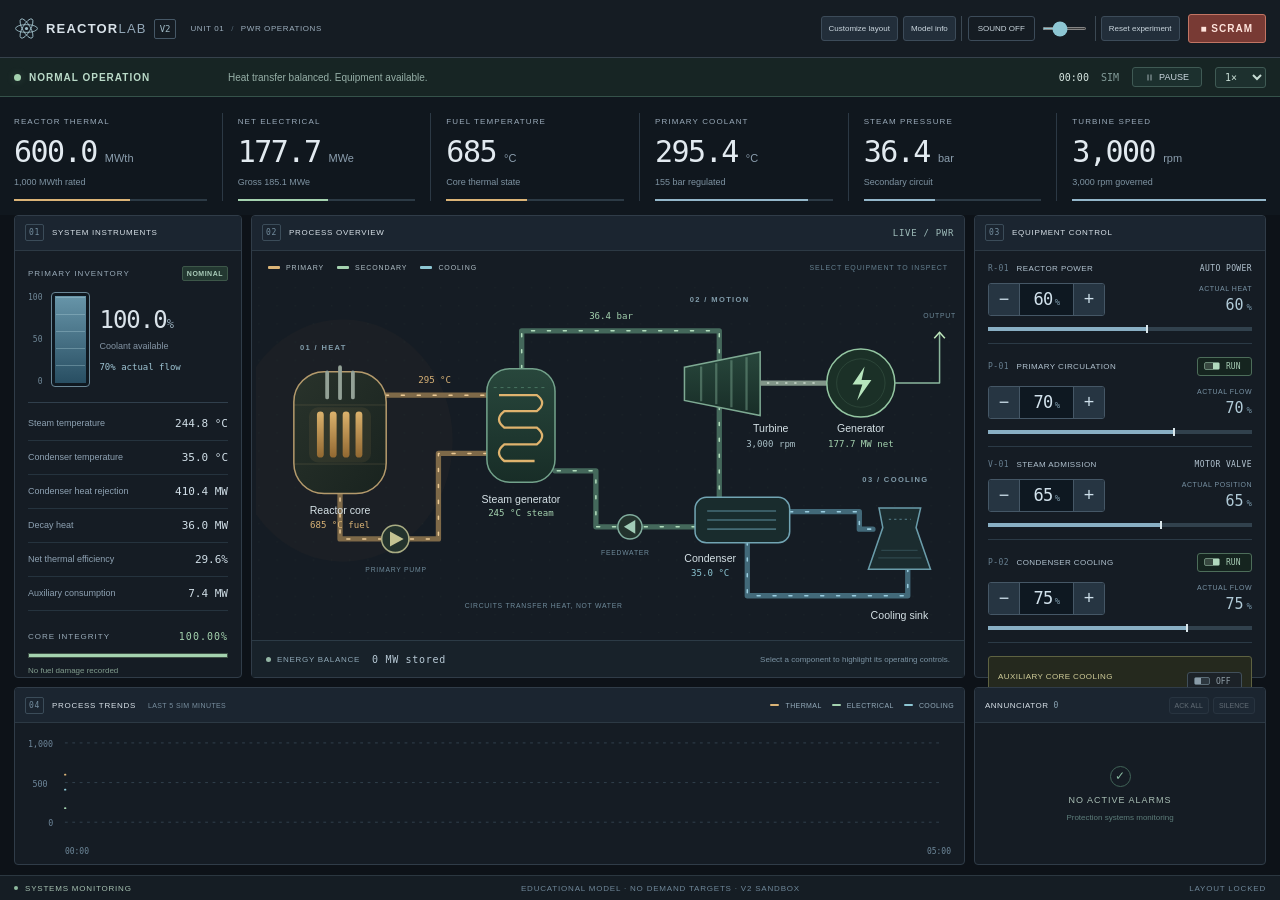
==== commit 75313203: "Build V2 desktop operating console and post-trip cooling model" ====
--- a/index.html
+++ b/index.html
@@ -2,780 +2,921 @@
 <html lang="en">
   <head>
     <meta charset="utf-8" />
-    <meta name="viewport" content="width=device-width, initial-scale=1" />
-    <meta name="theme-color" content="#101715" />
-    <meta
-      name="description"
-      content="Explore the connected systems of a nuclear power plant in an interactive, simplified PWR simulator."
+    <meta name="viewport" content="width=device-width,initial-scale=1" />
+    <meta name="theme-color" content="#10151c" />
+    <title>Reactor Lab · Unit 01 / V2</title>
+    <link
+      rel="icon"
+      href="data:image/svg+xml,%3Csvg xmlns='http://www.w3.org/2000/svg' viewBox='0 0 32 32'%3E%3Crect width='32' height='32' rx='6' fill='%2318202a'/%3E%3Cpath d='M16 5v22M5 16h22M8 8l16 16M8 24L24 8' stroke='%2393c5c8'/%3E%3Ccircle cx='16' cy='16' r='5' fill='%2393c5c8'/%3E%3C/svg%3E"
     />
-    <title>Reactor Lab — PWR Simulator</title>
     <link rel="stylesheet" href="styles.css" />
     <script type="module" src="app.js"></script>
   </head>
   <body>
-    <header class="app-header">
-      <a class="brand" href="./" aria-label="Reactor Lab home">
-        <span class="brand-mark" aria-hidden="true"
-          ><svg viewBox="0 0 32 32">
-            <ellipse cx="16" cy="16" rx="13" ry="5" />
+    <header class="topbar">
+      <div class="brand">
+        <svg viewBox="0 0 32 32" aria-hidden="true">
+          <ellipse cx="16" cy="16" rx="14" ry="5" />
+          <ellipse
+            cx="16"
+            cy="16"
+            rx="14"
+            ry="5"
+            transform="rotate(60 16 16)"
+          />
+          <ellipse
+            cx="16"
+            cy="16"
+            rx="14"
+            ry="5"
+            transform="rotate(120 16 16)"
+          />
+          <circle cx="16" cy="16" r="2" /></svg
+        ><strong>REACTOR<span>LAB</span></strong
+        ><b>V2</b>
+      </div>
+      <div class="unit-identity">UNIT 01 <span>/</span> PWR OPERATIONS</div>
+      <div class="top-actions">
+        <button id="layout-button" aria-pressed="false">Customize layout</button
+        ><button id="layout-reset" hidden>Reset layout</button
+        ><button id="help-button" aria-label="Open model information">
+          Model info
+        </button>
+        <div class="sound-control">
+          <button
+            id="sound-button"
+            aria-pressed="false"
+            title="Enable equipment and alarm sounds"
+          >
+            SOUND OFF</button
+          ><label class="sr-only" for="volume">Master volume</label
+          ><input
+            id="volume"
+            type="range"
+            min="0"
+            max="100"
+            value="35"
+            aria-label="Master volume"
+          /><output id="volume-value" for="volume">35%</output>
+        </div>
+        <button
+          id="reset-button"
+          title="Restore all plant conditions and clear damage"
+        >
+          Reset experiment</button
+        ><button id="scram-button" class="scram">■ SCRAM</button>
+      </div>
+    </header>
+    <section class="annunciator" aria-label="Plant operating state">
+      <div class="phase">
+        <i></i><strong id="plant-status" role="status">NORMAL OPERATION</strong>
+      </div>
+      <p id="plant-guidance">Heat transfer balanced. Equipment available.</p>
+      <span class="clock"><span id="sim-time">00:00</span> SIM</span
+      ><button
+        id="pause-button"
+        aria-label="Pause simulation"
+        aria-pressed="false"
+      >
+        <svg viewBox="0 0 24 24" aria-hidden="true">
+          <path id="pause-icon" d="M8 4v16M16 4v16" /></svg
+        ><span id="pause-label">PAUSE</span></button
+      ><label class="sr-only" for="speed">Simulation speed</label
+      ><select id="speed">
+        <option value="1">1×</option>
+        <option value="5">5×</option>
+        <option value="20">20×</option>
+        <option value="60">60×</option>
+      </select>
+    </section>
+    <section class="kpi-strip" aria-label="Critical instruments">
+      <article>
+        <label>REACTOR THERMAL</label>
+        <div><strong id="thermal-power">—</strong><span>MWth</span></div>
+        <small id="thermal-power-detail">1,000 MWth rated</small>
+        <div class="instrument-track"><i id="thermal-power-bar"></i></div>
+      </article>
+      <article>
+        <label>NET ELECTRICAL</label>
+        <div><strong id="electrical-power">—</strong><span>MWe</span></div>
+        <small id="electrical-power-detail">After auxiliary loads</small>
+        <div class="instrument-track"><i id="electrical-power-bar"></i></div>
+      </article>
+      <article>
+        <label>FUEL TEMPERATURE</label>
+        <div><strong id="fuel-temp">—</strong><span>°C</span></div>
+        <small id="fuel-temp-detail">Core thermal state</small>
+        <div class="instrument-track"><i id="fuel-temp-bar"></i></div>
+      </article>
+      <article>
+        <label>PRIMARY COOLANT</label>
+        <div><strong id="primary-temp">—</strong><span>°C</span></div>
+        <small id="primary-temp-detail">155 bar regulated</small>
+        <div class="instrument-track"><i id="primary-temp-bar"></i></div>
+      </article>
+      <article>
+        <label>STEAM PRESSURE</label>
+        <div><strong id="steam-pressure">—</strong><span>bar</span></div>
+        <small id="steam-pressure-detail">Secondary circuit</small>
+        <div class="instrument-track"><i id="steam-pressure-bar"></i></div>
+      </article>
+      <article>
+        <label>TURBINE SPEED</label>
+        <div><strong id="turbine-rpm">—</strong><span>rpm</span></div>
+        <small id="turbine-rpm-detail">3,000 rpm governed</small>
+        <div class="instrument-track"><i id="turbine-rpm-bar"></i></div>
+      </article>
+    </section>
+    <main class="workspace" id="workspace">
+      <section class="panel systems-panel" data-panel="systems">
+        <header class="panel-header" data-drag="systems">
+          <span><b class="panel-code">01</b> SYSTEM INSTRUMENTS</span
+          ><button
+            class="move-panel"
+            data-move="sides"
+            aria-label="Swap side panels"
+          >
+            ⇄
+          </button>
+        </header>
+        <div class="system-content">
+          <div class="instrument-block">
+            <div class="instrument-label">
+              <span>PRIMARY INVENTORY</span><b id="inventory-state">NOMINAL</b>
+            </div>
+            <div class="inventory-vessel">
+              <div class="inventory-scale">
+                <span>100</span><span>50</span><span>0</span>
+              </div>
+              <div class="level-tank">
+                <i id="inventory-fill"></i>
+                <div class="tank-lines"></div>
+              </div>
+              <div class="tank-reading">
+                <strong id="coolant-level">100.0<small>%</small></strong>
+                <p>Coolant available</p>
+                <span id="primary-flow">70% flow</span>
+              </div>
+            </div>
+          </div>
+          <div class="system-rows">
+            <div>
+              <span>Steam temperature</span
+              ><strong id="steam-temp">— °C</strong>
+            </div>
+            <div>
+              <span>Condenser temperature</span
+              ><strong id="condenser-temp">— °C</strong>
+            </div>
+            <div>
+              <span>Condenser heat rejection</span
+              ><strong id="heat-rejection">— MW</strong>
+            </div>
+            <div>
+              <span>Decay heat</span><strong id="decay-heat">— MW</strong>
+            </div>
+            <div>
+              <span>Net thermal efficiency</span
+              ><strong id="efficiency">— %</strong>
+            </div>
+            <div>
+              <span>Auxiliary consumption</span
+              ><strong id="auxiliary-power">— MW</strong>
+            </div>
+          </div>
+          <div class="integrity-block">
+            <div class="instrument-label">
+              <span>CORE INTEGRITY</span
+              ><strong id="integrity-value">100.0%</strong>
+            </div>
+            <div class="integrity-track"><i id="integrity-fill"></i></div>
+            <p id="damage-note">No fuel damage recorded</p>
+          </div>
+          <div class="fuel-budget">
+            <span>Fuel energy reserve</span
+            ><strong id="fuel-reserve">100.00%</strong>
+          </div>
+        </div>
+        <div
+          class="resize-handle"
+          data-resize="systems"
+          title="Drag to resize instruments"
+        ></div>
+      </section>
+      <section class="panel diagram-panel">
+        <header class="panel-header">
+          <span><b class="panel-code">02</b> PROCESS OVERVIEW</span
+          ><span class="diagram-mode">LIVE / PWR</span>
+        </header>
+        <div class="diagram-legend">
+          <span><i class="amber-bg"></i>PRIMARY</span
+          ><span><i class="mint-bg"></i>SECONDARY</span
+          ><span><i class="blue-bg"></i>COOLING</span
+          ><span class="diagram-tip">SELECT EQUIPMENT TO INSPECT</span>
+        </div>
+        <div class="diagram-wrap">
+          <svg
+            class="schematic"
+            viewBox="45 65 930 460"
+            role="img"
+            aria-labelledby="schematic-title schematic-desc"
+          >
+            <title id="schematic-title">
+              Live pressurized water reactor diagram
+            </title>
+            <desc id="schematic-desc">
+              The reactor sends heat through the primary circuit to the steam
+              generator. Secondary steam drives a turbine and generator, then
+              condenses and returns. A third cooling-water circuit removes
+              condenser heat. Live values are also provided in the readouts
+              below.
+            </desc>
+            <defs>
+              <pattern
+                id="grid"
+                width="24"
+                height="24"
+                patternUnits="userSpaceOnUse"
+              >
+                <circle cx="1" cy="1" r=".7" fill="#314038" />
+              </pattern>
+              <linearGradient id="vessel-fill" x1="0" x2="1" y1="0" y2="1">
+                <stop stop-color="#29332b" />
+                <stop offset="1" stop-color="#19231f" />
+              </linearGradient>
+              <linearGradient
+                id="core-fill"
+                gradientUnits="userSpaceOnUse"
+                x1="0"
+                x2="0"
+                y1="235"
+                y2="300"
+              >
+                <stop stop-color="#f4c477" />
+                <stop offset="1" stop-color="#9b6c30" />
+              </linearGradient>
+              <linearGradient id="steam-fill" x1="0" x2="0" y1="0" y2="1">
+                <stop stop-color="#28473c" />
+                <stop offset="1" stop-color="#182d27" />
+              </linearGradient>
+            </defs>
+            <rect width="1000" height="530" fill="url(#grid)" opacity=".44" />
             <ellipse
-              cx="16"
-              cy="16"
-              rx="13"
-              ry="5"
-              transform="rotate(60 16 16)"
+              cx="160"
+              cy="275"
+              rx="145"
+              ry="160"
+              fill="#e6b667"
+              opacity=".025"
             />
-            <ellipse
-              cx="16"
-              cy="16"
-              rx="13"
-              ry="5"
-              transform="rotate(120 16 16)"
+            <g class="pipe primary-pipe">
+              <path d="M216 215 H350" />
+              <path d="M350 292 H286 V405 H156 V345" />
+            </g>
+            <g class="pipe steam-pipe">
+              <path d="M396 180 V130 H657 V170" />
+              <path d="M657 230 V350" />
+              <path d="M625 389 H494 V315 H440" />
+            </g>
+            <g class="pipe cooling-pipe">
+              <path d="M750 369 H842 V392 H860" />
+              <path d="M906 444 V480 H694 V410" />
+            </g>
+            <g class="flow primary-flow">
+              <path d="M216 215 H350" />
+              <path d="M350 292 H286 V405 H156 V345" />
+            </g>
+            <g class="flow steam-flow">
+              <path d="M396 180 V130 H657 V170" />
+              <path d="M657 230 V350" />
+              <path d="M625 389 H494 V315 H440" />
+            </g>
+            <g class="flow cooling-flow">
+              <path d="M750 369 H842 V392 H860" />
+              <path d="M906 444 V480 H694 V410" />
+            </g>
+            <text x="103" y="155" class="svg-eyebrow">01 / HEAT</text>
+            <g
+              class="reactor-vessel device"
+              data-inspect="reactor"
+              role="button"
+              tabindex="0"
+              aria-label="Inspect reactor power control"
+            >
+              <rect
+                x="95"
+                y="184"
+                width="122"
+                height="161"
+                rx="40"
+                fill="url(#vessel-fill)"
+                stroke="#b49a6c"
+                stroke-width="2"
+              />
+              <path
+                d="M95 228 H217 M95 306 H217"
+                stroke="#b49a6c"
+                opacity=".26"
+              />
+              <rect
+                x="115"
+                y="231"
+                width="82"
+                height="73"
+                rx="12"
+                fill="#e6b667"
+                opacity=".08"
+              />
+              <g
+                class="fuel-rods"
+                stroke="url(#core-fill)"
+                stroke-width="9"
+                stroke-linecap="round"
+              >
+                <path d="M130 241 V293" />
+                <path d="M147 241 V293" />
+                <path d="M164 241 V293" />
+                <path d="M181 241 V293" />
+              </g>
+              <path
+                d="M139 185 V218 M156 178 V219 M173 185 V218"
+                stroke="#93a196"
+                stroke-width="5"
+                stroke-linecap="round"
+              />
+            </g>
+            <text x="156" y="372" text-anchor="middle" class="svg-label">
+              Reactor core
+            </text>
+            <text
+              id="svg-fuel-temp"
+              x="156"
+              y="390"
+              text-anchor="middle"
+              class="svg-value amber"
+            >
+              — °C fuel
+            </text>
+            <text
+              id="svg-primary-temp"
+              x="281"
+              y="199"
+              text-anchor="middle"
+              class="svg-value amber"
+            >
+              — °C
+            </text>
+            <g
+              class="pump device"
+              data-inspect="primary"
+              role="button"
+              tabindex="0"
+              aria-label="Inspect primary pump controls"
+            >
+              <circle cx="229" cy="405" r="18" />
+              <path d="M222 395 L240 405 L222 415 Z" />
+            </g>
+            <text x="230" y="449" text-anchor="middle" class="svg-small">
+              PRIMARY PUMP
+            </text>
+            <g>
+              <rect
+                x="350"
+                y="180"
+                width="90"
+                height="150"
+                rx="30"
+                fill="url(#steam-fill)"
+                stroke="#73a28b"
+                stroke-width="2"
+              />
+              <path
+                d="M366 215 H416 Q430 225 416 236 H373 Q359 247 373 258 H416 Q430 269 416 280 H373 Q359 291 373 302 H413"
+                fill="none"
+                stroke="#dfb36e"
+                stroke-width="3"
+              />
+              <path
+                d="M359 205 H431"
+                stroke="#6ea68a"
+                stroke-dasharray="4 5"
+                opacity=".65"
+              />
+            </g>
+            <text x="395" y="357" text-anchor="middle" class="svg-label">
+              Steam generator
+            </text>
+            <text
+              id="svg-steam-temp"
+              x="395"
+              y="375"
+              text-anchor="middle"
+              class="svg-value mint"
+            >
+              — °C steam
+            </text>
+            <text
+              id="svg-steam-pressure"
+              x="514"
+              y="115"
+              text-anchor="middle"
+              class="svg-value mint"
+            >
+              — bar
+            </text>
+            <text x="618" y="92" class="svg-eyebrow">02 / MOTION</text>
+            <g
+              class="turbine device"
+              data-inspect="steam"
+              role="button"
+              tabindex="0"
+              aria-label="Inspect steam valve controls"
+            >
+              <path
+                d="M611 178 L711 158 V242 L611 222 Z"
+                fill="url(#steam-fill)"
+                stroke="#7eaa93"
+                stroke-width="2"
+              />
+              <path
+                d="M633 177 V223 M653 173 V227 M673 169 V231 M693 165 V235"
+                stroke="#7eaa93"
+                stroke-width="3"
+                opacity=".45"
+              />
+              <path d="M711 199 H799" stroke="#829689" stroke-width="7" />
+              <path
+                class="shaft-motion"
+                d="M720 199 H790"
+                stroke="#cad9cc"
+                stroke-width="2"
+                stroke-dasharray="3 9"
+              />
+            </g>
+            <text x="725" y="264" text-anchor="middle" class="svg-label">
+              Turbine
+            </text>
+            <text
+              id="svg-rpm"
+              x="725"
+              y="283"
+              text-anchor="middle"
+              class="svg-value"
+            >
+              3,000 rpm
+            </text>
+            <g>
+              <circle
+                cx="844"
+                cy="199"
+                r="45"
+                fill="#1b3027"
+                stroke="#94c6a2"
+                stroke-width="2"
+              />
+              <circle
+                cx="844"
+                cy="199"
+                r="32"
+                fill="none"
+                stroke="#94c6a2"
+                opacity=".18"
+              />
+              <path
+                d="M849 177 L833 201 H846 L839 222 L858 195 H845 Z"
+                fill="#b7e5bd"
+              />
+            </g>
+            <path d="M889 199 H948 V132" class="electrical-line" />
+            <path
+              d="M941 140 L948 132 L955 140"
+              fill="none"
+              stroke="#c0e8bd"
+              stroke-width="2"
             />
-            <circle cx="16" cy="16" r="2" /></svg
-        ></span>
-        <span
-          >Reactor<span class="brand-light">Lab</span
-          ><small>AN INTERACTIVE ENERGY SANDBOX</small></span
-        >
-      </a>
-      <nav aria-label="Main navigation">
-        <a class="nav-active" href="#plant">Live plant</a
-        ><a href="#model-notes"
-          >About the model
-          <svg class="ui-icon" viewBox="0 0 24 24" aria-hidden="true">
-            <path d="M6 18 18 6M6 6h12v12" /></svg
-        ></a>
-      </nav>
-      <span class="version"><span class="small-dot"></span> PWR / 01</span>
-    </header>
-    <main>
-      <section class="intro" aria-labelledby="page-title">
-        <div>
-          <p class="eyebrow">THE POWER OF CONNECTED SYSTEMS</p>
-          <h1 id="page-title">Follow the energy.</h1>
-          <p class="intro-copy">
-            Make a change. Watch your plant find its balance.
+            <text x="844" y="264" text-anchor="middle" class="svg-label">
+              Generator
+            </text>
+            <text
+              id="svg-electric"
+              x="844"
+              y="283"
+              text-anchor="middle"
+              class="svg-value mint"
+            >
+              — MW net
+            </text>
+            <text x="948" y="113" text-anchor="middle" class="svg-small">
+              OUTPUT
+            </text>
+            <g>
+              <rect
+                x="625"
+                y="350"
+                width="125"
+                height="60"
+                rx="15"
+                fill="#192c2d"
+                stroke="#72a5b4"
+                stroke-width="2"
+              />
+              <path
+                d="M641 368 H732 M641 380 H732 M641 392 H732"
+                stroke="#6aa1b3"
+                stroke-width="2"
+                opacity=".55"
+              />
+            </g>
+            <text x="645" y="436" text-anchor="middle" class="svg-label">
+              Condenser
+            </text>
+            <text
+              id="svg-condenser-temp"
+              x="645"
+              y="454"
+              text-anchor="middle"
+              class="svg-value blue"
+            >
+              — °C
+            </text>
+            <g class="pump feed-pump">
+              <circle cx="539" cy="389" r="16" />
+              <path d="M546 380 L531 389 L546 398 Z" />
+            </g>
+            <text x="533" y="426" text-anchor="middle" class="svg-small">
+              FEEDWATER
+            </text>
+            <text x="846" y="330" class="svg-eyebrow">03 / COOLING</text>
+            <path
+              d="M868 364 H923 L917 390 L936 445 H854 L873 390 Z"
+              fill="#1b2c2f"
+              stroke="#6a9caa"
+              stroke-width="2"
+            />
+            <path
+              d="M871 420 H919 M867 430 H924"
+              stroke="#6a9caa"
+              opacity=".4"
+            />
+            <path d="M881 379 H910" stroke="#6a9caa" stroke-dasharray="3 4" />
+            <text x="895" y="511" text-anchor="middle" class="svg-label">
+              Cooling sink
+            </text>
+            <text x="425" y="496" text-anchor="middle" class="svg-small">
+              CIRCUITS TRANSFER HEAT, NOT WATER
+            </text>
+            <g
+              class="device cooling-device"
+              data-inspect="cooling"
+              role="button"
+              tabindex="0"
+              aria-label="Inspect condenser cooling controls"
+            >
+              <rect
+                x="847"
+                y="350"
+                width="97"
+                height="106"
+                rx="10"
+                fill="transparent"
+              />
+            </g>
+          </svg>
+        </div>
+        <div class="process-balance">
+          <div><i></i><span id="balance-label">ENERGY BALANCE</span></div>
+          <strong id="storage-rate">0 MW stored</strong
+          ><span id="inspection-note"
+            >Select a component to highlight its operating controls.</span
+          >
+        </div>
+      </section>
+      <section class="panel controls-panel" data-panel="controls">
+        <header class="panel-header" data-drag="controls">
+          <span><b class="panel-code">03</b> EQUIPMENT CONTROL</span
+          ><button
+            class="move-panel"
+            data-move="sides"
+            aria-label="Swap side panels"
+          >
+            ⇄
+          </button>
+        </header>
+        <div class="controls-content">
+          <section class="equipment-control" id="control-reactor">
+            <div class="equipment-heading">
+              <span><b>R-01</b> REACTOR POWER</span
+              ><span class="mode-label">AUTO POWER</span>
+            </div>
+            <div class="actuator-row">
+              <div class="stepper">
+                <button
+                  data-adjust="reactor"
+                  data-step="-1"
+                  aria-label="Decrease reactor power"
+                >
+                  −</button
+                ><output id="reactor-command">60<small>%</small></output
+                ><button
+                  data-adjust="reactor"
+                  data-step="1"
+                  aria-label="Increase reactor power"
+                >
+                  +
+                </button>
+              </div>
+              <div class="actual-value">
+                <span>ACTUAL HEAT</span
+                ><strong id="reactor-actual">—<small>%</small></strong>
+              </div>
+            </div>
+            <div class="travel-track">
+              <i id="reactor-travel"></i><b id="reactor-target"></b>
+            </div>
+          </section>
+          <section class="equipment-control" id="control-primary">
+            <div class="equipment-heading">
+              <span><b>P-01</b> PRIMARY CIRCULATION</span
+              ><button
+                class="run-switch"
+                id="primary-switch"
+                aria-pressed="true"
+                aria-label="Stop primary circulation"
+              >
+                <i></i><span>RUN</span>
+              </button>
+            </div>
+            <div class="actuator-row">
+              <div class="stepper">
+                <button
+                  data-adjust="primary"
+                  data-step="-5"
+                  aria-label="Decrease primary circulation"
+                >
+                  −</button
+                ><output id="primary-command">70<small>%</small></output
+                ><button
+                  data-adjust="primary"
+                  data-step="5"
+                  aria-label="Increase primary circulation"
+                >
+                  +
+                </button>
+              </div>
+              <div class="actual-value">
+                <span>ACTUAL FLOW</span
+                ><strong id="primary-actual">—<small>%</small></strong>
+              </div>
+            </div>
+            <div class="travel-track">
+              <i id="primary-travel"></i><b id="primary-target"></b>
+            </div>
+          </section>
+          <section class="equipment-control" id="control-steam">
+            <div class="equipment-heading">
+              <span><b>V-01</b> STEAM ADMISSION</span
+              ><span class="mode-label">MOTOR VALVE</span>
+            </div>
+            <div class="actuator-row">
+              <div class="stepper">
+                <button
+                  data-adjust="steam"
+                  data-step="-5"
+                  aria-label="Decrease steam admission"
+                >
+                  −</button
+                ><output id="steam-command">65<small>%</small></output
+                ><button
+                  data-adjust="steam"
+                  data-step="5"
+                  aria-label="Increase steam admission"
+                >
+                  +
+                </button>
+              </div>
+              <div class="actual-value">
+                <span>ACTUAL POSITION</span
+                ><strong id="steam-actual">—<small>%</small></strong>
+              </div>
+            </div>
+            <div class="travel-track">
+              <i id="steam-travel"></i><b id="steam-target"></b>
+            </div>
+          </section>
+          <section class="equipment-control" id="control-cooling">
+            <div class="equipment-heading">
+              <span><b>P-02</b> CONDENSER COOLING</span
+              ><button
+                class="run-switch"
+                id="cooling-switch"
+                aria-pressed="true"
+                aria-label="Stop condenser cooling"
+              >
+                <i></i><span>RUN</span>
+              </button>
+            </div>
+            <div class="actuator-row">
+              <div class="stepper">
+                <button
+                  data-adjust="cooling"
+                  data-step="-5"
+                  aria-label="Decrease condenser cooling"
+                >
+                  −</button
+                ><output id="cooling-command">75<small>%</small></output
+                ><button
+                  data-adjust="cooling"
+                  data-step="5"
+                  aria-label="Increase condenser cooling"
+                >
+                  +
+                </button>
+              </div>
+              <div class="actual-value">
+                <span>ACTUAL FLOW</span
+                ><strong id="cooling-actual">—<small>%</small></strong>
+              </div>
+            </div>
+            <div class="travel-track">
+              <i id="cooling-travel"></i><b id="cooling-target"></b>
+            </div>
+          </section>
+          <section class="emergency-control">
+            <div>
+              <span>AUXILIARY CORE COOLING</span
+              ><small>Independent heat removal + makeup</small>
+            </div>
+            <button
+              id="emergency-switch"
+              class="run-switch emergency-switch"
+              aria-pressed="false"
+              aria-label="Engage auxiliary core cooling"
+            >
+              <i></i><span>OFF</span>
+            </button>
+            <p id="emergency-state">AVAILABLE · ISOLATED</p>
+          </section>
+          <p class="control-hint">
+            Hold − / + to adjust. Markers show command; bars show actual
+            response.
           </p>
-          <a class="mobile-jump" href="#controls-title"
-            >Adjust inputs
-            <svg class="ui-icon" viewBox="0 0 24 24" aria-hidden="true">
-              <path d="M12 4v16m-6-6 6 6 6-6" /></svg
-          ></a>
         </div>
-        <div class="transport">
-          <span class="sim-clock"
-            ><span class="live-dot"></span><span id="sim-time">00:00</span
-            ><span class="clock-label">SIM TIME</span></span
+        <div
+          class="resize-handle"
+          data-resize="controls"
+          title="Drag to resize equipment controls"
+        ></div>
+      </section>
+      <section class="panel trend-panel" data-panel="trends">
+        <header class="panel-header" data-drag="trends">
+          <span
+            ><b class="panel-code">04</b> PROCESS TRENDS
+            <small>LAST 5 SIM MINUTES</small></span
           >
-          <div class="playback">
-            <button
-              id="pause-button"
-              class="icon-button"
-              type="button"
-              aria-label="Pause simulation"
-              aria-pressed="false"
-            >
-              <svg class="ui-icon" viewBox="0 0 24 24" aria-hidden="true">
-                <path id="pause-icon" d="M9 5v14M15 5v14" />
-              </svg></button
-            ><label class="sr-only" for="speed">Simulation speed</label
-            ><select id="speed">
-              <option value="1">1× speed</option>
-              <option value="3">3× speed</option>
-              <option value="10">10× speed</option>
-            </select>
+          <div class="trend-legend">
+            <span><i class="amber-bg"></i>THERMAL</span
+            ><span><i class="mint-bg"></i>ELECTRICAL</span
+            ><span><i class="blue-bg"></i>COOLING</span>
+          </div>
+          <button
+            class="move-panel"
+            data-move="bottom"
+            aria-label="Swap bottom panels"
+          >
+            ⇄
+          </button>
+        </header>
+        <div class="chart-wrap">
+          <svg
+            viewBox="0 0 1000 115"
+            preserveAspectRatio="none"
+            role="img"
+            aria-label="Live reactor heat, electrical output, and cooling history"
+          >
+            <g class="chart-grid">
+              <path d="M40 10H990M40 50H990M40 90H990" />
+              <text id="chart-top" x="0" y="14">1,000</text>
+              <text id="chart-middle" x="5" y="54">500</text>
+              <text x="22" y="94">0</text>
+            </g>
+            <path id="heat-trend" class="trend-line heat-trend" />
+            <path id="electric-trend" class="trend-line electric-trend" />
+            <path id="cooling-trend" class="trend-line cooling-trend" />
+          </svg>
+          <div class="chart-times">
+            <span id="chart-start">00:00</span><span id="chart-end">05:00</span>
           </div>
         </div>
       </section>
-      <section class="metrics-strip" aria-label="Plant output">
-        <article class="metric">
-          <span class="metric-label"
-            ><span class="metric-icon amber">◈</span> REACTOR THERMAL
-            POWER</span
+      <section class="panel alarms-panel" data-panel="alarms">
+        <header class="panel-header" data-drag="alarms">
+          <span
+            ><b class="panel-code">05</b> ANNUNCIATOR
+            <b id="alarm-count">0</b></span
+          ><button
+            class="move-panel"
+            data-move="bottom"
+            aria-label="Swap bottom panels"
           >
-          <div>
-            <strong id="thermal-power">600.0</strong
-            ><span class="unit">MW<span class="unit-sub">th</span></span>
-          </div>
-          <span class="metric-detail" id="thermal-detail"
-            >60% of rated heat output</span
-          ><span class="metric-bar"><i id="thermal-bar"></i></span>
-        </article>
-        <article class="metric">
-          <span class="metric-label"
-            ><span class="metric-icon mint">ϟ</span> NET ELECTRICAL OUTPUT</span
-          >
-          <div>
-            <strong id="electrical-power">—</strong
-            ><span class="unit">MW<span class="unit-sub">e</span></span>
-          </div>
-          <span class="metric-detail" id="electrical-detail"
-            >After plant power consumption</span
-          ><span class="metric-bar mint-bar"><i id="electrical-bar"></i></span>
-        </article>
-        <article class="metric">
-          <span class="metric-label"
-            ><svg class="ui-icon" viewBox="0 0 24 24" aria-hidden="true">
-              <path d="m4 17 7-7 4 4 5-8M14 6h6v6" />
-            </svg>
-            NET THERMAL EFFICIENCY</span
-          >
-          <div>
-            <strong id="efficiency">—</strong><span class="unit">%</span>
-          </div>
-          <span class="metric-detail" id="efficiency-detail"
-            >Net electricity / reactor heat</span
-          >
-        </article>
-        <article class="metric">
-          <span class="metric-label"
-            ><span class="metric-icon blue">≋</span> CONDENSER COOLING</span
-          >
-          <div>
-            <strong id="heat-rejection">—</strong><span class="unit">MW</span>
-          </div>
-          <span class="metric-detail">Heat transferred to the environment</span>
-        </article>
-      </section>
-      <div class="workspace">
-        <div class="plant-column">
-          <section
-            class="panel plant-panel"
-            id="plant"
-            aria-labelledby="plant-title"
-          >
-            <div class="panel-heading">
-              <div>
-                <h2 id="plant-title">
-                  The live plant <span class="tag">PWR</span>
-                </h2>
-                <p>Three circuits. One continuous exchange of energy.</p>
-              </div>
-              <span class="status-badge" id="plant-status" role="status"
-                ><span></span> Stable operation</span
-              >
-            </div>
-            <div class="circuit-legend" aria-label="Circuit colors">
-              <span><i class="amber-bg"></i>Primary coolant</span
-              ><span><i class="mint-bg"></i>Water &amp; steam</span
-              ><span><i class="blue-bg"></i>Cooling water</span>
-            </div>
-            <div class="schematic-wrap">
-              <svg
-                class="schematic"
-                viewBox="0 0 1000 530"
-                role="img"
-                aria-labelledby="schematic-title schematic-desc"
-              >
-                <title id="schematic-title">
-                  Live pressurized water reactor diagram
-                </title>
-                <desc id="schematic-desc">
-                  The reactor sends heat through the primary circuit to the
-                  steam generator. Secondary steam drives a turbine and
-                  generator, then condenses and returns. A third cooling-water
-                  circuit removes condenser heat. Live values are also provided
-                  in the readouts below.
-                </desc>
-                <defs>
-                  <pattern
-                    id="grid"
-                    width="24"
-                    height="24"
-                    patternUnits="userSpaceOnUse"
-                  >
-                    <circle cx="1" cy="1" r=".7" fill="#314038" />
-                  </pattern>
-                  <linearGradient id="vessel-fill" x1="0" x2="1" y1="0" y2="1">
-                    <stop stop-color="#29332b" />
-                    <stop offset="1" stop-color="#19231f" />
-                  </linearGradient>
-                  <linearGradient
-                    id="core-fill"
-                    gradientUnits="userSpaceOnUse"
-                    x1="0"
-                    x2="0"
-                    y1="235"
-                    y2="300"
-                  >
-                    <stop stop-color="#f4c477" />
-                    <stop offset="1" stop-color="#9b6c30" />
-                  </linearGradient>
-                  <linearGradient id="steam-fill" x1="0" x2="0" y1="0" y2="1">
-                    <stop stop-color="#28473c" />
-                    <stop offset="1" stop-color="#182d27" />
-                  </linearGradient>
-                </defs>
-                <rect
-                  width="1000"
-                  height="530"
-                  fill="url(#grid)"
-                  opacity=".44"
-                />
-                <ellipse
-                  cx="160"
-                  cy="275"
-                  rx="145"
-                  ry="160"
-                  fill="#e6b667"
-                  opacity=".025"
-                />
-                <g class="pipe primary-pipe">
-                  <path d="M216 215 H350" />
-                  <path d="M350 292 H286 V405 H156 V345" />
-                </g>
-                <g class="pipe steam-pipe">
-                  <path d="M396 180 V130 H657 V170" />
-                  <path d="M657 230 V350" />
-                  <path d="M625 389 H494 V315 H440" />
-                </g>
-                <g class="pipe cooling-pipe">
-                  <path d="M750 369 H842 V392 H860" />
-                  <path d="M906 444 V480 H694 V410" />
-                </g>
-                <g class="flow primary-flow">
-                  <path d="M216 215 H350" />
-                  <path d="M350 292 H286 V405 H156 V345" />
-                </g>
-                <g class="flow steam-flow">
-                  <path d="M396 180 V130 H657 V170" />
-                  <path d="M657 230 V350" />
-                  <path d="M625 389 H494 V315 H440" />
-                </g>
-                <g class="flow cooling-flow">
-                  <path d="M750 369 H842 V392 H860" />
-                  <path d="M906 444 V480 H694 V410" />
-                </g>
-                <text x="103" y="155" class="svg-eyebrow">01 / HEAT</text>
-                <g class="reactor-vessel">
-                  <rect
-                    x="95"
-                    y="184"
-                    width="122"
-                    height="161"
-                    rx="40"
-                    fill="url(#vessel-fill)"
-                    stroke="#b49a6c"
-                    stroke-width="2"
-                  />
-                  <path
-                    d="M95 228 H217 M95 306 H217"
-                    stroke="#b49a6c"
-                    opacity=".26"
-                  />
-                  <rect
-                    x="115"
-                    y="231"
-                    width="82"
-                    height="73"
-                    rx="12"
-                    fill="#e6b667"
-                    opacity=".08"
-                  />
-                  <g
-                    class="fuel-rods"
-                    stroke="url(#core-fill)"
-                    stroke-width="9"
-                    stroke-linecap="round"
-                  >
-                    <path d="M130 241 V293" />
-                    <path d="M147 241 V293" />
-                    <path d="M164 241 V293" />
-                    <path d="M181 241 V293" />
-                  </g>
-                  <path
-                    d="M139 185 V218 M156 178 V219 M173 185 V218"
-                    stroke="#93a196"
-                    stroke-width="5"
-                    stroke-linecap="round"
-                  />
-                </g>
-                <text x="156" y="372" text-anchor="middle" class="svg-label">
-                  Reactor core
-                </text>
-                <text
-                  id="svg-fuel-temp"
-                  x="156"
-                  y="390"
-                  text-anchor="middle"
-                  class="svg-value amber"
-                >
-                  — °C fuel
-                </text>
-                <text
-                  id="svg-primary-temp"
-                  x="281"
-                  y="199"
-                  text-anchor="middle"
-                  class="svg-value amber"
-                >
-                  — °C
-                </text>
-                <g class="pump">
-                  <circle cx="229" cy="405" r="18" />
-                  <path d="M222 395 L240 405 L222 415 Z" />
-                </g>
-                <text x="230" y="449" text-anchor="middle" class="svg-small">
-                  PRIMARY PUMP
-                </text>
-                <g>
-                  <rect
-                    x="350"
-                    y="180"
-                    width="90"
-                    height="150"
-                    rx="30"
-                    fill="url(#steam-fill)"
-                    stroke="#73a28b"
-                    stroke-width="2"
-                  />
-                  <path
-                    d="M366 215 H416 Q430 225 416 236 H373 Q359 247 373 258 H416 Q430 269 416 280 H373 Q359 291 373 302 H413"
-                    fill="none"
-                    stroke="#dfb36e"
-                    stroke-width="3"
-                  />
-                  <path
-                    d="M359 205 H431"
-                    stroke="#6ea68a"
-                    stroke-dasharray="4 5"
-                    opacity=".65"
-                  />
-                </g>
-                <text x="395" y="357" text-anchor="middle" class="svg-label">
-                  Steam generator
-                </text>
-                <text
-                  id="svg-steam-temp"
-                  x="395"
-                  y="375"
-                  text-anchor="middle"
-                  class="svg-value mint"
-                >
-                  — °C steam
-                </text>
-                <text
-                  id="svg-steam-pressure"
-                  x="514"
-                  y="115"
-                  text-anchor="middle"
-                  class="svg-value mint"
-                >
-                  — bar
-                </text>
-                <text x="618" y="92" class="svg-eyebrow">02 / MOTION</text>
-                <g class="turbine">
-                  <path
-                    d="M611 178 L711 158 V242 L611 222 Z"
-                    fill="url(#steam-fill)"
-                    stroke="#7eaa93"
-                    stroke-width="2"
-                  />
-                  <path
-                    d="M633 177 V223 M653 173 V227 M673 169 V231 M693 165 V235"
-                    stroke="#7eaa93"
-                    stroke-width="3"
-                    opacity=".45"
-                  />
-                  <path d="M711 199 H799" stroke="#829689" stroke-width="7" />
-                  <path
-                    class="shaft-motion"
-                    d="M720 199 H790"
-                    stroke="#cad9cc"
-                    stroke-width="2"
-                    stroke-dasharray="3 9"
-                  />
-                </g>
-                <text x="725" y="264" text-anchor="middle" class="svg-label">
-                  Turbine
-                </text>
-                <text
-                  id="svg-rpm"
-                  x="725"
-                  y="283"
-                  text-anchor="middle"
-                  class="svg-value"
-                >
-                  3,000 rpm
-                </text>
-                <g>
-                  <circle
-                    cx="844"
-                    cy="199"
-                    r="45"
-                    fill="#1b3027"
-                    stroke="#94c6a2"
-                    stroke-width="2"
-                  />
-                  <circle
-                    cx="844"
-                    cy="199"
-                    r="32"
-                    fill="none"
-                    stroke="#94c6a2"
-                    opacity=".18"
-                  />
-                  <path
-                    d="M849 177 L833 201 H846 L839 222 L858 195 H845 Z"
-                    fill="#b7e5bd"
-                  />
-                </g>
-                <path d="M889 199 H948 V132" class="electrical-line" />
-                <path
-                  d="M941 140 L948 132 L955 140"
-                  fill="none"
-                  stroke="#c0e8bd"
-                  stroke-width="2"
-                />
-                <text x="844" y="264" text-anchor="middle" class="svg-label">
-                  Generator
-                </text>
-                <text
-                  id="svg-electric"
-                  x="844"
-                  y="283"
-                  text-anchor="middle"
-                  class="svg-value mint"
-                >
-                  — MW net
-                </text>
-                <text x="948" y="113" text-anchor="middle" class="svg-small">
-                  OUTPUT
-                </text>
-                <g>
-                  <rect
-                    x="625"
-                    y="350"
-                    width="125"
-                    height="60"
-                    rx="15"
-                    fill="#192c2d"
-                    stroke="#72a5b4"
-                    stroke-width="2"
-                  />
-                  <path
-                    d="M641 368 H732 M641 380 H732 M641 392 H732"
-                    stroke="#6aa1b3"
-                    stroke-width="2"
-                    opacity=".55"
-                  />
-                </g>
-                <text x="645" y="436" text-anchor="middle" class="svg-label">
-                  Condenser
-                </text>
-                <text
-                  id="svg-condenser-temp"
-                  x="645"
-                  y="454"
-                  text-anchor="middle"
-                  class="svg-value blue"
-                >
-                  — °C
-                </text>
-                <g class="pump feed-pump">
-                  <circle cx="539" cy="389" r="16" />
-                  <path d="M546 380 L531 389 L546 398 Z" />
-                </g>
-                <text x="533" y="426" text-anchor="middle" class="svg-small">
-                  FEEDWATER
-                </text>
-                <text x="846" y="330" class="svg-eyebrow">03 / COOLING</text>
-                <path
-                  d="M868 364 H923 L917 390 L936 445 H854 L873 390 Z"
-                  fill="#1b2c2f"
-                  stroke="#6a9caa"
-                  stroke-width="2"
-                />
-                <path
-                  d="M871 420 H919 M867 430 H924"
-                  stroke="#6a9caa"
-                  opacity=".4"
-                />
-                <path
-                  d="M881 379 H910"
-                  stroke="#6a9caa"
-                  stroke-dasharray="3 4"
-                />
-                <text x="895" y="511" text-anchor="middle" class="svg-label">
-                  Cooling sink
-                </text>
-                <text x="425" y="496" text-anchor="middle" class="svg-small">
-                  CIRCUITS TRANSFER HEAT, NOT WATER
-                </text>
-              </svg>
-            </div>
-            <p class="diagram-hint">
-              Swipe the diagram to explore all three circuits.
-            </p>
-            <div class="plant-insight">
-              <svg
-                class="ui-icon insight-icon"
-                viewBox="0 0 24 24"
-                aria-hidden="true"
-              >
-                <path d="M5 4v9h14m-5-5 5 5-5 5" />
-              </svg>
-              <p id="plant-insight">
-                Heat in, electricity and cooling out. Your plant is in balance.
-              </p>
-              <span id="storage-rate">— MW stored</span>
-            </div>
-          </section>
-          <section class="readouts" aria-label="Live component readings">
-            <article>
-              <span>Fuel temperature</span
-              ><strong><span id="fuel-temp">—</span><small> °C</small></strong>
-              <div class="reading-meter"><i id="fuel-meter"></i></div>
-              <p>Heat inside the fuel</p>
-            </article>
-            <article>
-              <span>Primary coolant</span
-              ><strong
-                ><span id="primary-temp">—</span><small> °C</small></strong
-              >
-              <div class="reading-meter"><i id="primary-meter"></i></div>
-              <p>Pressure held at 155 bar</p>
-            </article>
-            <article>
-              <span>Steam pressure</span
-              ><strong
-                ><span id="steam-pressure">—</span><small> bar</small></strong
-              >
-              <div class="reading-meter mint-meter">
-                <i id="steam-meter"></i>
-              </div>
-              <p><span id="steam-temp">—</span> °C saturated steam</p>
-            </article>
-            <article>
-              <span>Turbine speed</span
-              ><strong
-                ><span id="turbine-rpm">—</span><small> rpm</small></strong
-              >
-              <div class="reading-meter mint-meter"><i id="rpm-meter"></i></div>
-              <p>Ideal governed generator</p>
-            </article>
-          </section>
-          <section class="panel trend-panel" aria-labelledby="trend-title">
-            <div class="panel-heading">
-              <div>
-                <h2 id="trend-title">A change takes time.</h2>
-                <p>Energy flow over the last 2 simulated minutes</p>
-              </div>
-              <div class="trend-legend">
-                <span><i class="amber-bg"></i>Heat</span
-                ><span><i class="mint-bg"></i>Electricity</span
-                ><span><i class="blue-bg"></i>Cooling</span>
-              </div>
-            </div>
-            <div class="chart-wrap">
-              <span class="chart-unit">MW</span
-              ><svg
-                id="trend-chart"
-                viewBox="0 0 1000 150"
-                role="img"
-                aria-label="Live trend of reactor heat, net electrical output, and condenser cooling"
-              >
-                <g class="chart-grid">
-                  <path d="M38 15 H985 M38 70 H985 M38 125 H985" />
-                  <text id="chart-top" x="0" y="19">1,000</text>
-                  <text id="chart-middle" x="9" y="74">500</text>
-                  <text x="24" y="129">0</text>
-                </g>
-                <path id="heat-trend" class="trend-line heat-trend" />
-                <path id="electric-trend" class="trend-line electric-trend" />
-                <path id="cooling-trend" class="trend-line cooling-trend" />
-              </svg>
-              <div class="chart-times">
-                <span id="chart-start">00:00</span
-                ><span id="chart-end">02:00</span>
-              </div>
-            </div>
-          </section>
-        </div>
-        <aside class="panel controls-panel" aria-labelledby="controls-title">
-          <div class="controls-heading">
-            <span class="eyebrow">YOUR INPUTS</span>
-            <h2 id="controls-title">Take the controls.</h2>
-            <p>
-              Start with a small adjustment.<br />The rest of the plant will
-              respond.
-            </p>
-            <a class="mobile-jump" href="#plant"
-              >View plant
-              <svg class="ui-icon" viewBox="0 0 24 24" aria-hidden="true">
-                <path d="M12 20V4m-6 6 6-6 6 6" /></svg
-            ></a>
-          </div>
-          <div class="control-group">
-            <div class="control-title">
-              <label for="reactor-input"
-                ><span class="control-number">01</span> Reactor setting</label
-              ><output id="reactor-value" for="reactor-input"
-                >60<span>%</span></output
-              >
-            </div>
-            <input
-              id="reactor-input"
-              type="range"
-              min="0"
-              max="100"
-              value="60"
-              step="1"
-              aria-describedby="reactor-help"
-            />
-            <div class="range-labels"><span>0%</span><span>100%</span></div>
-            <p id="reactor-help">
-              Sets the target heat output. The core responds gradually.
-            </p>
-          </div>
-          <div class="control-group">
-            <div class="control-title">
-              <label for="primary-input"
-                ><span class="control-number">02</span> Primary pump</label
-              ><output id="primary-value" for="primary-input"
-                >70<span>%</span></output
-              >
-            </div>
-            <input
-              id="primary-input"
-              type="range"
-              min="0"
-              max="100"
-              value="70"
-              step="1"
-              aria-describedby="primary-help"
-            />
-            <div class="range-labels">
-              <span>Stopped</span><span>Full flow</span>
-            </div>
-            <p id="primary-help">
-              Carries heat from the core to the steam generator.
-            </p>
-          </div>
-          <div class="control-group">
-            <div class="control-title">
-              <label for="steam-input"
-                ><span class="control-number">03</span> Steam valve</label
-              ><output id="steam-value" for="steam-input"
-                >65<span>%</span></output
-              >
-            </div>
-            <input
-              id="steam-input"
-              type="range"
-              min="0"
-              max="100"
-              value="65"
-              step="1"
-              aria-describedby="steam-help"
-            />
-            <div class="range-labels"><span>Closed</span><span>Open</span></div>
-            <p id="steam-help">
-              Admits steam to the turbine, turning heat into shaft power.
-            </p>
-          </div>
-          <div class="control-group">
-            <div class="control-title">
-              <label for="cooling-input"
-                ><span class="control-number">04</span> Cooling flow</label
-              ><output id="cooling-value" for="cooling-input"
-                >75<span>%</span></output
-              >
-            </div>
-            <input
-              id="cooling-input"
-              type="range"
-              min="0"
-              max="100"
-              value="75"
-              step="1"
-              aria-describedby="cooling-help"
-            />
-            <div class="range-labels">
-              <span>Stopped</span><span>Full flow</span>
-            </div>
-            <p id="cooling-help">
-              Removes waste heat so exhaust steam can condense.
-            </p>
-          </div>
-          <div class="fuel-reserve">
-            <div>
-              <span class="reserve-icon" aria-hidden="true">▥</span
-              ><span>Fuel energy reserve</span
-              ><strong id="fuel-reserve">100.00%</strong>
-            </div>
-            <div class="reserve-track"><i id="reserve-fill"></i></div>
-            <p>Changes slowly with energy generated.</p>
-          </div>
-          <div class="control-actions">
-            <button id="scram-button" type="button">
-              <svg class="ui-icon" viewBox="0 0 24 24" aria-hidden="true">
-                <rect x="6" y="6" width="12" height="12" />
-              </svg>
-              Shut down reactor <span class="button-hint">SCRAM</span></button
-            ><button id="reset-button" type="button">
-              <span aria-hidden="true">↻</span> Reset to balanced state
+            ⇄
+          </button>
+          <div class="alarm-actions">
+            <button id="ack-button" title="Acknowledge all current alarms">
+              ACK ALL</button
+            ><button
+              id="silence-button"
+              aria-pressed="false"
+              title="Silence current audible alarms"
+            >
+              SILENCE
             </button>
           </div>
-          <div class="shutdown-note">
-            <span aria-hidden="true">ⓘ</span>
-            <p>
-              Shutdown stops the chain reaction. Decay heat still needs cooling.
-            </p>
+        </header>
+        <div
+          id="alarm-list"
+          class="alarm-list"
+          aria-label="Active and cleared alarms"
+        >
+          <div class="no-alarms">
+            <span>✓</span><strong>NO ACTIVE ALARMS</strong
+            ><small>Protection systems monitoring</small>
           </div>
-        </aside>
+        </div>
+      </section>
+    </main>
+    <footer>
+      <span class="footer-state"
+        ><i></i> <b id="footer-state">SYSTEMS AVAILABLE</b></span
+      ><span id="footer-message"
+        >EDUCATIONAL MODEL · NO DEMAND TARGETS · V2 SANDBOX</span
+      ><span id="saved-layout">LAYOUT LOCKED</span>
+    </footer>
+    <dialog id="help-dialog">
+      <form method="dialog">
+        <header>
+          <h2>Unit 01 · Model information</h2>
+          <button aria-label="Close model information">×</button>
+        </header>
+      </form>
+      <div class="help-content">
+        <p>
+          This is an illustrative PWR operating sandbox, not engineering or
+          operating guidance. Coefficients, limits, actuator travel, damage
+          rates, and emergency equipment are fictionalized for learning.
+        </p>
+        <h3>Operate the equipment</h3>
+        <p>
+          Hold the − / + buttons to change a command. Pump switches retain their
+          speed setting when stopped. Actual pump flow ramps over time; the
+          steam valve travels toward its commanded position. Click a component
+          in the process diagram to locate its controls.
+        </p>
+        <h3>Shutdown does not end cooling</h3>
+        <p>
+          SCRAM suppresses fission. Two effective decay-heat groups and stored
+          energy remain. With primary circulation unavailable, fuel can continue
+          heating after the trip and accumulate irreversible model damage.
+          Auxiliary cooling is an abstract independent heat-removal and makeup
+          system; it is not a detailed real ECCS design. Core damage does not
+          imply an explosion or an off-site release.
+        </p>
+        <h3>Alarms and recovery</h3>
+        <p>
+          ACK ALL marks current alarms as acknowledged. SILENCE stops their
+          audible signal. Neither changes plant conditions. A new or escalated
+          alarm re-annunciates. Damage remains after cooling is restored. Reset
+          experiment clears the simulation, including damage and history; it is
+          not an operating recovery procedure. Low-power operation is not itself
+          an emergency.
+        </p>
+        <h3>Desktop workspace</h3>
+        <p>
+          Designed for 16:9 desktop displays at 1366 × 768 or larger. Customize
+          layout unlocks the side and bottom panel headers. Drag between
+          matching panels, or use their swap buttons. Drag the side-panel edges
+          to resize them. Lock to save the layout in this browser; reset layout
+          restores the default without resetting the plant.
+        </p>
+        <h3>Model boundaries</h3>
+        <p>
+          Four thermal reservoirs, rotor inertia, automatic generator loading,
+          and energy accounting are modeled. Primary pressure is regulated at
+          155 bar. Inventory loss above the illustrative boiling threshold
+          carries energy away; makeup enters at the fixed 18 °C cooling-sink
+          temperature. Steam pressure is a saturation-temperature estimate, not
+          a complete two-phase model. External auxiliary electricity is assumed
+          available. There is no detailed neutronics, fuel chemistry, grid,
+          containment, radiation-release, or accident-progression calculation.
+        </p>
+        <p>
+          Sound starts only when enabled. Master volume applies to equipment,
+          clicks, and alarms. Audio is visualized by the same alarm states and
+          is not required to operate the simulator. The simulation pauses while
+          this tab is hidden; sound is suspended too. Faster playback changes
+          simulated time, not integration steps.
+        </p>
       </div>
-      <details class="model-notes" id="model-notes">
-        <summary>
-          <span>Behind the model</span
-          ><span class="notes-summary"
-            >Simple enough to explore. Connected enough to learn.
-            <span aria-hidden="true">+</span></span
-          >
-        </summary>
-        <div class="notes-body">
-          <p>
-            This is a simplified educational PWR, not an engineering or
-            operating tool. Four thermal reservoirs exchange energy over time:
-            fuel, primary coolant, secondary water/steam, and the condenser. An
-            ideal generator converts turbine shaft power to electricity; pumps
-            consume a share of that power.
-          </p>
-          <p>
-            Primary pressure and water inventories are managed automatically.
-            The reactor setting represents a heat-output controller, not a
-            detailed control-rod or neutron model. Steam pressure is estimated
-            from saturated-water temperature. A single decay-heat group
-            preserves residual heat after shutdown. Automatic temperature and
-            pressure trips protect this model; no accident, radiation-release,
-            grid, or demand simulation is included.
-          </p>
-          <p>
-            Energy is accounted for as electricity, heat rejected, or energy
-            stored. Net efficiency is hidden during strong transients because
-            stored heat can temporarily supply the turbine. Fuel reserve is an
-            illustrative energy budget, not isotope depletion. Time speed
-            affects simulation time, not the physics.
-          </p>
-        </div>
-      </details>
-      <footer>
-        <span
-          ><span class="footer-dot"></span> REACTOR LAB
-          <span class="footer-separator">/</span> A work in progress, powered by
-          curiosity.</span
-        ><span
-          >Educational PWR model
-          <span class="footer-separator">/</span> Prototype 01</span
-        >
-      </footer>
-    </main>
-    <noscript
-      ><p class="noscript">
-        JavaScript is required to run this simulator. Enable it and reload the
-        page.
-      </p></noscript
-    >
+    </dialog>
+    <noscript>Enable JavaScript to run Reactor Lab.</noscript>
   </body>
 </html>
--- a/styles.css
+++ b/styles.css
@@ -1,68 +1,36 @@
 :root {
   color-scheme: dark;
-  --bg: #101715;
-  --panel: #17201c;
-  --panel-deep: #141d19;
-  --border: #2c3830;
-  --text: #e5ece1;
-  --muted: #93a195;
-  --dim: #68796c;
-  --mint: #b1ddb2;
-  --amber: #dfb477;
-  --blue: #84b7c9;
-  --red: #e69788;
-  font-family: Inter, "Segoe UI", Arial, sans-serif;
+  --bg: #0d1218;
+  --panel: #151c24;
+  --panel-light: #1b2530;
+  --line: #303c48;
+  --text: #d9e2e9;
+  --muted: #8596a6;
+  --dim: #526574;
+  --cyan: #8dc6d3;
+  --mint: #a4d2af;
+  --amber: #dbb477;
+  --red: #f18575;
+  --warning: #ebbd6b;
+  --systems-width: 228px;
+  --controls-width: 292px;
+  font-family: "Segoe UI", Arial, sans-serif;
   font-synthesis: none;
-}
-.ui-icon {
-  display: inline-block;
-  flex-shrink: 0;
-  width: 14px;
-  height: 14px;
-  fill: none;
-  stroke: currentColor;
-  stroke-width: 1.7;
-  stroke-linecap: round;
-  stroke-linejoin: round;
-  vertical-align: middle;
-}
-.mobile-jump {
-  display: none;
-}
-.diagram-hint {
-  display: none;
-}
-@media (max-width: 600px) {
-  .diagram-hint {
-    display: block;
-    font-size: 9px;
-    color: var(--muted);
-    margin: 3px 15px 13px;
-  }
-}
-@media (max-width: 900px) {
-  .mobile-jump {
-    display: inline-flex;
-    align-items: center;
-    gap: 7px;
-    color: var(--mint);
-    font-size: 11px;
-    margin-top: 16px;
-    padding: 5px 0;
-  }
 }
 * {
   box-sizing: border-box;
-}
-html {
-  scroll-behavior: smooth;
-  scroll-padding-top: 20px;
 }
 body {
   margin: 0;
   background: var(--bg);
   color: var(--text);
-  font-size: 14px;
+  height: 100dvh;
+  min-height: 680px;
+  min-width: 1280px;
+  display: flex;
+  flex-direction: column;
+  overflow: hidden;
+  font-size: 12px;
   -webkit-font-smoothing: antialiased;
 }
 button,
@@ -71,30 +39,43 @@
   font: inherit;
 }
 button,
-a,
-input,
-select,
-summary {
-  -webkit-tap-highlight-color: transparent;
+select {
+  cursor: pointer;
 }
 button {
-  cursor: pointer;
-}
-a {
-  color: inherit;
-  text-decoration: none;
+  border: 1px solid #3c4b59;
+  border-radius: 3px;
+  background: #222e3a;
+  color: #cbd7df;
+  padding: 7px 10px;
+  font-size: 10px;
+  transition:
+    background 0.1s,
+    box-shadow 0.1s;
+}
+button:hover:not(:disabled) {
+  background: #2c3d4c;
+  border-color: #7b98ab;
+}
+button:active:not(:disabled) {
+  transform: translateY(1px);
+  background: #101923;
+  box-shadow: inset 0 2px 4px #0005;
+}
+button:disabled {
+  opacity: 0.4;
+  cursor: default;
 }
 button:focus-visible,
 a:focus-visible,
 input:focus-visible,
 select:focus-visible,
-summary:focus-visible {
-  outline: 2px solid var(--mint);
-  outline-offset: 5px;
-}
-button:disabled {
-  cursor: default;
-  opacity: 0.5;
+[tabindex]:focus-visible {
+  outline: 2px solid var(--cyan);
+  outline-offset: 3px;
+}
+button[hidden] {
+  display: none !important;
 }
 .sr-only {
   position: absolute;
@@ -107,379 +88,644 @@
   white-space: nowrap;
   border: 0;
 }
-.app-header {
-  height: 94px;
-  border-bottom: 1px solid var(--border);
-  display: flex;
-  align-items: center;
-  justify-content: space-between;
-  padding: 0 4.2%;
-  gap: 30px;
+.topbar {
+  height: 58px;
+  flex-shrink: 0;
+  display: flex;
+  align-items: center;
+  gap: 23px;
+  padding: 0 18px;
+  border-bottom: 1px solid #36424c;
+  background: #151c23;
 }
 .brand {
   display: flex;
-  gap: 13px;
-  align-items: center;
-  font-size: 23px;
-  font-weight: 650;
-  letter-spacing: -0.7px;
-}
-.brand-light {
-  font-weight: 350;
-  color: #b2bfb1;
-}
-.brand small {
-  display: block;
-  font-size: 8px;
-  letter-spacing: 2px;
-  margin-top: 6px;
-  color: var(--muted);
-  font-weight: 500;
-}
-.brand-mark {
-  display: grid;
-  place-items: center;
-  width: 43px;
-  height: 45px;
-  border: 1px solid #576a54;
-  border-radius: 10px;
-  background: #202d22;
-  color: var(--mint);
-}
-.brand-mark svg {
+  align-items: center;
+  gap: 10px;
+}
+.brand svg {
   width: 30px;
   fill: none;
-  stroke: currentColor;
-  stroke-width: 1.3;
-}
-.brand-mark circle {
-  fill: currentColor;
+  stroke: #9fbfc9;
+  stroke-width: 1.1;
+}
+.brand svg circle {
+  fill: #9fbfc9;
   stroke: none;
 }
-.app-header nav {
-  display: flex;
-  align-items: center;
-  height: 100%;
-  gap: 34px;
-  font-size: 12px;
-  color: var(--muted);
-}
-.app-header nav a {
-  height: 100%;
-  display: flex;
-  align-items: center;
-  gap: 10px;
-  position: relative;
-}
-.app-header nav a:hover {
-  color: var(--text);
-}
-.nav-active {
-  color: var(--text);
-}
-.nav-active:after {
-  content: "";
-  height: 2px;
-  position: absolute;
-  bottom: 0;
-  left: 0;
-  right: 0;
-  background: var(--mint);
-}
-.version {
-  font:
-    11px ui-monospace,
-    SFMono-Regular,
-    Consolas,
-    monospace;
-  letter-spacing: 1px;
-  color: #afbaa9;
-  display: flex;
-  gap: 9px;
-  align-items: center;
-}
-.small-dot {
-  width: 6px;
-  height: 6px;
-  background: var(--mint);
-  border-radius: 50%;
-}
-main {
-  max-width: 1620px;
-  margin: auto;
-  padding: 43px 4.2% 0;
-}
-.intro {
-  display: flex;
-  justify-content: space-between;
-  align-items: center;
-  gap: 25px;
-  margin-bottom: 31px;
-}
-.eyebrow {
-  font-size: 9px;
+.brand strong {
+  font-size: 15px;
+  letter-spacing: 1.2px;
   font-weight: 650;
-  letter-spacing: 1.8px;
-  color: var(--muted);
-  margin: 0 0 12px;
-}
-h1 {
-  font-size: 36px;
-  line-height: 1.15;
-  font-weight: 500;
-  letter-spacing: -1.25px;
-  margin: 0 0 12px;
-}
-.intro-copy {
-  color: var(--muted);
-  font-size: 13px;
-  margin: 0;
-  line-height: 1.6;
-}
-.transport {
-  display: flex;
-  align-items: center;
-  gap: 22px;
-}
-.sim-clock {
-  display: grid;
-  grid-template-columns: 6px auto;
-  gap: 5px 9px;
-  align-items: center;
-  font:
-    14px ui-monospace,
-    SFMono-Regular,
-    Consolas,
-    monospace;
-  font-variant-numeric: tabular-nums;
-}
-.live-dot {
-  height: 6px;
-  width: 6px;
-  background: var(--mint);
-  border-radius: 50%;
-  box-shadow: 0 0 9px #b1ddb240;
-}
-.clock-label {
-  grid-column: 2;
-  font:
-    8px "Segoe UI",
-    sans-serif;
-  letter-spacing: 1.2px;
-  color: var(--dim);
-}
-.playback {
-  display: flex;
-  border: 1px solid #3d4b3e;
-  border-radius: 7px;
-  height: 39px;
-  overflow: hidden;
-}
-.icon-button {
-  width: 39px;
-  border: 0;
-  border-right: 1px solid #3d4b3e;
-  background: #202a22;
-  color: var(--text);
-  font-size: 17px;
-}
-.icon-button:hover {
-  background: #2b392c;
-}
-.playback select {
-  background: #1b251e;
-  border: 0;
-  color: #cad6c6;
-  padding: 0 27px 0 12px;
-  font-size: 11px;
-  cursor: pointer;
-}
-.metrics-strip {
-  display: grid;
-  grid-template-columns: repeat(4, 1fr);
-  border: 1px solid var(--border);
-  border-radius: 10px;
-  background: linear-gradient(110deg, #1e2920, #19231d);
-  padding: 23px 0;
-  margin-bottom: 25px;
-}
-.metric {
-  padding: 0 25px;
-  position: relative;
-  min-width: 0;
-}
-.metric + .metric {
-  border-left: 1px solid #354031;
-}
-.metric-label {
+}
+.brand strong span {
+  font-weight: 350;
+  color: #93a7b7;
+}
+.brand > b {
+  font:
+    9px ui-monospace,
+    Consolas,
+    monospace;
+  color: #9fb9c4;
+  padding: 4px 5px;
+  border: 1px solid #465867;
+  border-radius: 2px;
+}
+.unit-identity {
   font-size: 9px;
   letter-spacing: 1px;
-  color: #a9b6a4;
+  color: #9caebd;
+  white-space: nowrap;
+}
+.unit-identity span {
+  color: #526674;
+  margin: 0 8px;
+}
+.top-actions {
+  display: flex;
+  gap: 7px;
+  align-items: center;
+  margin-left: auto;
+}
+.top-actions button {
+  font-size: 9px;
+  padding: 7px 9px;
+}
+.top-actions .scram {
+  border: 1px solid #c27564;
+  background: #783a34;
+  color: #ffe4dc;
+  font-size: 11px;
+  font-weight: 650;
+  letter-spacing: 1px;
+  padding: 9px 15px;
+  margin-left: 7px;
+}
+.top-actions .scram:hover:not(:disabled) {
+  background: #aa4c40;
+  border-color: #f7b1a1;
+}
+.sound-control {
+  display: flex;
+  align-items: center;
+  gap: 7px;
+  padding: 0 10px;
+  border-left: 1px solid #3b4853;
+  border-right: 1px solid #3b4853;
+}
+.sound-control button {
+  min-width: 78px;
+  background: transparent;
+}
+.sound-control button[aria-pressed="true"] {
+  color: var(--mint);
+  border-color: #6a8b78;
+}
+.sound-control input {
+  width: 58px;
+  accent-color: var(--cyan);
+  height: 3px;
+  cursor: pointer;
+}
+.sound-control output {
+  font:
+    9px ui-monospace,
+    Consolas,
+    monospace;
+  color: #96a8b7;
+  width: 25px;
+}
+.annunciator {
+  height: 39px;
+  flex-shrink: 0;
+  display: flex;
+  align-items: center;
+  gap: 13px;
+  padding: 0 18px;
+  background: #172524;
+  border-bottom: 1px solid #35524a;
+}
+.phase {
   display: flex;
   align-items: center;
   gap: 8px;
+  min-width: 201px;
+}
+.phase i {
+  width: 7px;
+  height: 7px;
+  border-radius: 50%;
+  background: var(--mint);
+  box-shadow: 0 0 8px #a4d2af33;
+}
+.phase strong {
+  color: #badac8;
+  font-size: 10px;
+  letter-spacing: 1px;
+}
+.annunciator p {
+  margin: 0;
+  color: #97b0a8;
+  font-size: 10px;
+  overflow: hidden;
+  text-overflow: ellipsis;
   white-space: nowrap;
-}
-.metric-icon {
-  font-size: 16px;
-  line-height: 1;
-  color: #d2dec4;
-}
-.amber {
-  color: var(--amber);
-  fill: var(--amber);
-}
-.mint {
-  color: var(--mint);
-  fill: var(--mint);
-}
-.blue {
-  color: var(--blue);
-  fill: var(--blue);
-}
-.metric > div {
-  margin: 13px 0 7px;
-  display: flex;
+  flex: 1;
+}
+.clock {
+  font:
+    10px ui-monospace,
+    Consolas,
+    monospace;
+  color: #839c99;
+  white-space: nowrap;
+}
+.clock > span {
+  color: #d7e6e1;
+  margin-right: 6px;
+}
+.annunciator button {
+  font-size: 9px;
+  padding: 4px 9px;
+  background: #1c302e;
+  border-color: #3f5a54;
+  min-width: 70px;
+}
+.annunciator select {
+  background: #1d302e;
+  color: #c8ddd5;
+  font:
+    10px ui-monospace,
+    Consolas,
+    monospace;
+  border: 1px solid #3f5a54;
+  border-radius: 3px;
+  padding: 3px 5px;
+}
+.severity-warning .annunciator {
+  background: #352b1c;
+  border-color: #8b6c32;
+}
+.severity-warning .phase strong {
+  color: #f0c681;
+}
+.severity-warning .phase i {
+  background: var(--warning);
+}
+.severity-warning .annunciator p {
+  color: #d4b989;
+}
+.severity-danger .annunciator {
+  background: #492923;
+  border-color: #d8806c;
+}
+.severity-danger .phase strong {
+  color: #ffd6c7;
+}
+.severity-danger .phase i {
+  background: #ff9c83;
+  animation: alarm-pulse 1.8s ease-in-out infinite;
+}
+.severity-danger .annunciator p {
+  color: #f2bbab;
+}
+.severity-danger .diagram-panel {
+  border-color: #a75f51;
+  box-shadow: inset 0 0 30px #a94c3012;
+}
+.severity-danger .reactor-vessel > rect:first-child {
+  stroke: #f18a70;
+  stroke-width: 3;
+}
+.severity-danger .fuel-rods {
+  stroke: #ee9675;
+}
+.paused .annunciator {
+  filter: saturate(0.45);
+}
+.kpi-strip {
+  display: grid;
+  grid-template-columns: repeat(6, minmax(0, 1fr));
+  gap: 0;
+  flex-shrink: 0;
+  padding: 16px 18px 14px;
+  background: #10171e;
+}
+.kpi-strip article {
+  padding: 0 20px;
+  border-right: 1px solid #2c3945;
+  min-width: 0;
+}
+.kpi-strip article:first-child {
+  padding-left: 0;
+}
+.kpi-strip article:last-child {
+  border-right: 0;
+  padding-right: 0;
+}
+.kpi-strip label {
+  font-size: 9px;
+  letter-spacing: 1.1px;
+  color: #9aabba;
+}
+.kpi-strip article > div:not(.instrument-track) {
+  display: flex;
+  gap: 8px;
   align-items: baseline;
-  gap: 9px;
-}
-.metric strong {
-  font-size: 34px;
-  font-weight: 450;
-  letter-spacing: -1.3px;
+  margin: 7px 0 5px;
+}
+.kpi-strip strong {
+  font:
+    30px ui-monospace,
+    SFMono-Regular,
+    Consolas,
+    monospace;
+  letter-spacing: -1.5px;
+  color: #e2eaf0;
   font-variant-numeric: tabular-nums;
 }
-.unit {
-  font-size: 14px;
-  color: #aab8a3;
-  font-weight: 400;
-}
-.unit-sub {
-  font-size: 10px;
-  margin-left: 1px;
-}
-.metric-detail {
-  font-size: 10px;
-  color: var(--muted);
-  line-height: 1.6;
-}
-.metric-bar {
+.kpi-strip article > div > span {
+  font-size: 11px;
+  color: #8b9eae;
+}
+.kpi-strip small {
+  font-size: 9px;
+  color: #7e93a2;
+  line-height: 1.4;
+}
+.instrument-track {
   height: 2px;
-  background: #384333;
+  background: #2c3a45;
+  margin-top: 10px;
+}
+.instrument-track i {
   display: block;
-  margin-top: 15px;
-  width: 100%;
-  max-width: 170px;
-}
-.metric-bar i {
   height: 100%;
+  width: 0;
+  background: #94b7ca;
+  transition: width 0.15s;
+}
+.kpi-strip article:nth-child(1) .instrument-track i,
+.kpi-strip article:nth-child(3) .instrument-track i {
   background: var(--amber);
-  display: block;
-  width: 60%;
-  transition: width 0.3s;
-}
-.mint-bar i {
+}
+.kpi-strip article:nth-child(2) .instrument-track i {
   background: var(--mint);
 }
+.instrument-track i.warning {
+  background: var(--warning) !important;
+}
+.instrument-track i.danger {
+  background: var(--red) !important;
+}
+.kpi-strip strong.warning {
+  color: var(--warning);
+}
+.kpi-strip strong.danger {
+  color: var(--red);
+}
 .workspace {
+  flex: 1;
+  min-height: 0;
   display: grid;
-  grid-template-columns: minmax(0, 1fr) 306px;
-  gap: 22px;
-  align-items: start;
-}
-.plant-column {
-  min-width: 0;
-  display: flex;
-  flex-direction: column;
-  gap: 18px;
+  grid-template-columns: var(--systems-width) minmax(0, 1fr) var(
+      --controls-width
+    );
+  grid-template-rows: minmax(0, 1fr) 178px;
+  grid-template-areas: "systems diagram controls" "trends trends alarms";
+  gap: 10px;
+  padding: 0 18px 10px;
+}
+.workspace.swap-sides {
+  grid-template-columns: var(--controls-width) minmax(0, 1fr) var(
+      --systems-width
+    );
+  grid-template-areas: "controls diagram systems" "trends trends alarms";
+}
+.workspace.swap-bottom {
+  grid-template-areas: "systems diagram controls" "alarms trends trends";
+}
+.workspace.swap-bottom.swap-sides {
+  grid-template-areas: "controls diagram systems" "alarms trends trends";
 }
 .panel {
   background: var(--panel);
-  border: 1px solid var(--border);
-  border-radius: 10px;
+  border: 1px solid var(--line);
+  border-radius: 4px;
+  min-height: 0;
+  min-width: 0;
+  position: relative;
+  display: flex;
+  flex-direction: column;
+}
+.systems-panel {
+  grid-area: systems;
+}
+.diagram-panel {
+  grid-area: diagram;
+}
+.controls-panel {
+  grid-area: controls;
+}
+.trend-panel {
+  grid-area: trends;
+}
+.alarms-panel {
+  grid-area: alarms;
+}
+.panel-header {
+  height: 35px;
+  min-height: 35px;
+  padding: 0 12px;
+  display: flex;
+  align-items: center;
+  gap: 10px;
+  border-bottom: 1px solid #2c3944;
+  background: #1b2530;
+  border-radius: 3px 3px 0 0;
+  font-size: 9px;
+  letter-spacing: 1px;
+  white-space: nowrap;
+}
+.panel-header > span {
+  display: flex;
+  align-items: center;
+  gap: 8px;
+}
+.panel-code {
+  font:
+    8px ui-monospace,
+    Consolas,
+    monospace;
+  color: #748e9f;
+  padding: 3px;
+  border: 1px solid #3b4c59;
+  border-radius: 2px;
+}
+.panel-header small {
+  font-size: 8px;
+  color: #798f9f;
+  letter-spacing: 0.4px;
+  margin-left: 4px;
+  font-weight: 400;
+}
+.diagram-mode {
+  font:
+    9px ui-monospace,
+    Consolas,
+    monospace;
+  color: #9fbdba;
+  margin-left: auto;
+}
+.move-panel {
+  display: none;
+  margin-left: auto;
+  font-size: 13px;
+  line-height: 1;
+  padding: 2px 7px;
+}
+.editing .move-panel {
+  display: block;
+}
+.editing [data-drag] {
+  cursor: grab;
+  background: #233443;
+}
+.editing [data-panel] {
+  outline: 1px dashed #7199b0;
+  outline-offset: 2px;
+}
+.editing [data-panel].drop-target {
+  outline: 2px solid var(--cyan);
+  background: #22333f;
+}
+.editing #layout-button {
+  background: #31505c;
+  color: #e0f7fa;
+  border-color: #7db5c7;
+}
+.editing .trend-legend {
+  display: none;
+}
+.resize-handle {
+  display: none;
+  position: absolute;
+  top: 36px;
+  bottom: 0;
+  width: 8px;
+  right: -5px;
+  z-index: 10;
+  cursor: ew-resize;
+  touch-action: none;
+}
+.resize-handle:hover,
+.resizing .resize-handle {
+  background: #91c4d433;
+}
+.editing .resize-handle {
+  display: block;
+}
+.controls-panel .resize-handle {
+  right: auto;
+  left: -5px;
+}
+.swap-sides .systems-panel .resize-handle {
+  right: auto;
+  left: -5px;
+}
+.swap-sides .controls-panel .resize-handle {
+  right: -5px;
+  left: auto;
+}
+.system-content {
+  flex: 1;
+  min-height: 0;
+  display: flex;
+  flex-direction: column;
+  padding: 15px 13px;
+  gap: 15px;
+}
+.instrument-label {
+  display: flex;
+  justify-content: space-between;
+  align-items: center;
+  font-size: 8px;
+  letter-spacing: 1px;
+  color: #99abb9;
+}
+.instrument-label b {
+  font-size: 7px;
+  letter-spacing: 0.5px;
+  color: #a9cbb9;
+  padding: 3px 4px;
+  background: #233831;
+  border: 1px solid #3d5749;
+  border-radius: 2px;
+}
+.inventory-vessel {
+  display: flex;
+  gap: 9px;
+  height: 95px;
+  margin-top: 11px;
+}
+.inventory-scale {
+  font:
+    8px ui-monospace,
+    Consolas,
+    monospace;
+  color: #718999;
+  display: flex;
+  flex-direction: column;
+  justify-content: space-between;
+  text-align: right;
+  padding: 1px 0;
+}
+.level-tank {
+  position: relative;
+  width: 39px;
+  flex-shrink: 0;
+  border: 1px solid #6a8797;
+  border-radius: 4px;
+  background: #0f1820;
+  padding: 3px;
   overflow: hidden;
 }
-.panel-heading {
-  display: flex;
+.level-tank > i {
+  position: absolute;
+  bottom: 3px;
+  left: 3px;
+  right: 3px;
+  height: calc(100% - 6px);
+  background: linear-gradient(0deg, #284e62, #6795a9);
+  transition: height 0.2s;
+}
+.tank-lines {
+  position: absolute;
+  inset: 4px;
+  background: repeating-linear-gradient(
+    to top,
+    transparent 0,
+    transparent 16px,
+    #b3d6df55 16px,
+    #b3d6df55 17px
+  );
+}
+.tank-reading {
+  align-self: center;
+  min-width: 0;
+}
+.tank-reading strong {
+  font:
+    24px ui-monospace,
+    Consolas,
+    monospace;
+  letter-spacing: -1px;
+}
+.tank-reading small {
+  font-size: 12px;
+  color: #9ab0be;
+}
+.tank-reading p {
+  font-size: 9px;
+  color: var(--muted);
+  margin: 7px 0 8px;
+}
+.tank-reading > span {
+  font:
+    9px ui-monospace,
+    Consolas,
+    monospace;
+  color: #9fc5d4;
+}
+.system-rows {
+  border-top: 1px solid #303f4c;
+  padding-top: 4px;
+}
+.system-rows > div {
+  display: flex;
+  align-items: center;
   justify-content: space-between;
-  align-items: center;
-  gap: 15px;
-  padding: 22px 24px 0;
-}
-h2 {
-  font-size: 15px;
-  font-weight: 550;
-  letter-spacing: -0.25px;
-  margin: 0;
-}
-.panel-heading p {
-  font-size: 11px;
-  color: var(--muted);
+  gap: 8px;
+  padding: 10px 0;
+  border-bottom: 1px solid #25333e;
+}
+.system-rows span {
+  font-size: 9px;
+  color: #8ea2b3;
+}
+.system-rows strong {
+  font:
+    11px ui-monospace,
+    Consolas,
+    monospace;
+  color: #d0dee7;
+  white-space: nowrap;
+}
+.integrity-block {
+  margin-top: auto;
+  padding-top: 5px;
+}
+.integrity-block strong {
+  font:
+    10px ui-monospace,
+    Consolas,
+    monospace;
+  color: var(--mint);
+}
+.integrity-track {
+  height: 5px;
+  margin-top: 11px;
+  background: #344039;
+  border: 1px solid #3e5147;
+}
+.integrity-track i {
+  display: block;
+  width: 100%;
+  height: 100%;
+  background: #8ebba0;
+}
+.integrity-block p {
+  font-size: 8px;
+  color: #829d8e;
   margin: 8px 0 0;
-  line-height: 1.6;
-}
-.tag {
-  display: inline-block;
-  margin-left: 8px;
-  padding: 3px 6px;
-  border: 1px solid #435041;
-  font:
-    8px ui-monospace,
-    SFMono-Regular,
-    Consolas,
-    monospace;
-  color: #b9c8ae;
-  letter-spacing: 0.8px;
-  border-radius: 3px;
-  vertical-align: 2px;
-}
-.status-badge {
+}
+.fuel-budget {
+  display: flex;
+  justify-content: space-between;
+  font-size: 9px;
+  color: #8599a8;
+  padding-top: 12px;
+  border-top: 1px solid #303e48;
+}
+.fuel-budget strong {
+  font:
+    10px ui-monospace,
+    Consolas,
+    monospace;
+  color: #b4c3ce;
+}
+.diagram-legend {
+  display: flex;
+  align-items: center;
+  gap: 19px;
+  padding: 13px 16px 0;
+  font-size: 8px;
+  letter-spacing: 0.9px;
+  color: #b0bfc7;
+  flex-shrink: 0;
+}
+.diagram-legend span,
+.trend-legend span {
   display: flex;
   align-items: center;
   gap: 6px;
-  background: #233426;
-  border: 1px solid #3a5038;
-  border-radius: 4px;
-  padding: 6px 8px;
-  font-size: 9px;
-  color: var(--mint);
-  white-space: nowrap;
-}
-.status-badge > span {
-  width: 5px;
-  height: 5px;
-  border-radius: 50%;
-  background: currentColor;
-}
-.status-badge.settling {
-  background: #332d22;
-  border-color: #5d4a30;
-  color: var(--amber);
-}
-.status-badge.tripped {
-  background: #392822;
-  border-color: #724438;
-  color: #edab97;
-}
-.circuit-legend {
-  display: flex;
-  gap: 21px;
-  padding: 22px 24px 0;
-  font-size: 10px;
-  color: #acb8ab;
-}
-.circuit-legend span,
-.trend-legend span {
-  display: flex;
-  align-items: center;
-  gap: 6px;
-}
-.circuit-legend i,
+}
+.diagram-legend i,
 .trend-legend i {
-  display: block;
-  width: 13px;
+  width: 12px;
   height: 3px;
-  border-radius: 2px;
+  border-radius: 1px;
 }
 .amber-bg {
   background: var(--amber);
@@ -488,15 +734,24 @@
   background: var(--mint);
 }
 .blue-bg {
-  background: var(--blue);
-}
-.schematic-wrap {
-  padding: 0 8px 6px;
+  background: var(--cyan);
+}
+.diagram-tip {
+  margin-left: auto;
+  color: #658090;
+  font-size: 7px;
+}
+.diagram-wrap {
+  flex: 1;
+  min-height: 0;
+  display: flex;
+  padding: 7px 4px;
 }
 .schematic {
   width: 100%;
-  height: auto;
+  height: 100%;
   display: block;
+  min-height: 0;
 }
 .pipe path {
   stroke-width: 7;
@@ -505,13 +760,13 @@
   stroke-linejoin: round;
 }
 .primary-pipe {
-  stroke: #82653c;
+  stroke: #7e6948;
 }
 .steam-pipe {
-  stroke: #456b55;
+  stroke: #44685b;
 }
 .cooling-pipe {
-  stroke: #3b626e;
+  stroke: #426979;
 }
 .flow path {
   stroke-width: 2;
@@ -522,10 +777,10 @@
   animation: flow 2s linear infinite;
 }
 .primary-flow {
-  stroke: #f1c98c;
+  stroke: #ebc994;
 }
 .steam-flow {
-  stroke: #b5e2b7;
+  stroke: #b2ddbd;
 }
 .cooling-flow {
   stroke: #9acde0;
@@ -535,25 +790,27 @@
 }
 .electrical-line {
   fill: none;
-  stroke: #8cae84;
+  stroke: #8bb79d;
   stroke-width: 2;
   stroke-linejoin: round;
 }
 .svg-eyebrow {
   font-size: 10px;
+  letter-spacing: 1.8px;
+  fill: #819caa;
   font-weight: 600;
-  letter-spacing: 1.9px;
-  fill: #7d9181;
 }
 .svg-label {
   font-size: 14px;
+  fill: #d5e1e6;
   font-weight: 500;
-  fill: #d4dfcf;
 }
 .svg-value {
-  font-size: 12px;
-  font-family: ui-monospace, SFMono-Regular, Consolas, monospace;
-  fill: #a6b9a6;
+  font:
+    12px ui-monospace,
+    Consolas,
+    monospace;
+  fill: #aac0c8;
 }
 .svg-value.amber {
   fill: var(--amber);
@@ -562,168 +819,366 @@
   fill: var(--mint);
 }
 .svg-value.blue {
-  fill: var(--blue);
+  fill: var(--cyan);
 }
 .svg-small {
   font-size: 9px;
-  fill: #7f9587;
+  fill: #6f8b9b;
   letter-spacing: 1px;
 }
 .pump circle {
-  fill: #233026;
-  stroke: #9e9e75;
+  fill: #23332d;
+  stroke: #a9ac83;
   stroke-width: 2;
 }
 .pump path {
-  fill: #c6be8b;
+  fill: #c4c492;
 }
 .feed-pump circle {
-  stroke: #7ca68d;
+  stroke: #80ac9d;
 }
 .feed-pump path {
-  fill: #9bc7a6;
-}
-.plant-insight {
-  display: flex;
-  align-items: center;
-  gap: 11px;
-  min-height: 55px;
-  border-top: 1px solid var(--border);
-  padding: 12px 22px;
-  background: #1b261e;
-}
-.insight-icon {
-  font-size: 23px;
-  color: #b9d1ae;
-}
-.plant-insight p {
-  font-size: 10px;
-  line-height: 1.6;
-  color: #b5c3ac;
-  margin: 0;
+  fill: #a1cdb7;
+}
+.device {
+  cursor: pointer;
+  outline: none;
+}
+.device:hover > rect:first-child,
+.device:hover > circle:first-child,
+.device:hover > path:first-child,
+.device.selected > rect:first-child,
+.device.selected > circle:first-child,
+.device.selected > path:first-child {
+  stroke: #d9f4ff;
+  stroke-width: 3;
+}
+.device:focus-visible {
+  outline: 2px solid var(--cyan);
+  outline-offset: 5px;
+}
+.cooling-device:hover rect,
+.cooling-device.selected rect {
+  stroke: #d9f4ff;
+  stroke-width: 1;
+  stroke-dasharray: 5 4;
+}
+.process-balance {
+  flex-shrink: 0;
+  min-height: 37px;
+  border-top: 1px solid #2c3b46;
+  background: #18222a;
+  display: flex;
+  align-items: center;
+  gap: 12px;
+  padding: 8px 14px;
+  color: #8fa8b6;
+  font-size: 8px;
+  letter-spacing: 0.7px;
+}
+.process-balance > div {
+  display: flex;
+  align-items: center;
+  gap: 6px;
+}
+.process-balance i {
+  width: 5px;
+  height: 5px;
+  background: #94b6a5;
+  border-radius: 50%;
+}
+.process-balance strong {
+  font:
+    10px ui-monospace,
+    Consolas,
+    monospace;
+  color: #b7c9d5;
+  white-space: nowrap;
+}
+.process-balance > span:last-child {
+  margin-left: auto;
+  font-size: 8px;
+  letter-spacing: 0;
+  color: #7c94a4;
+  max-width: 50%;
+  text-align: right;
+}
+.controls-content {
+  padding: 0 13px 10px;
+  display: flex;
   flex: 1;
-}
-.plant-insight > span:last-child {
-  font:
-    10px ui-monospace,
-    SFMono-Regular,
-    Consolas,
-    monospace;
-  color: #a7b49d;
+  min-height: 0;
+  flex-direction: column;
+}
+.equipment-control {
+  padding: 13px 0 12px;
+  border-bottom: 1px solid #2b3a46;
+  position: relative;
+}
+.equipment-control.selected:before {
+  position: absolute;
+  inset: 3px -8px;
+  content: "";
+  pointer-events: none;
+  border: 1px solid #7699ac;
+  border-radius: 3px;
+  background: #75b6cb08;
+}
+.equipment-heading {
+  display: flex;
+  align-items: center;
+  justify-content: space-between;
+  gap: 7px;
+}
+.equipment-heading > span {
+  font-size: 8px;
+  letter-spacing: 0.4px;
+  color: #b2c3d0;
   white-space: nowrap;
 }
-.readouts {
-  display: grid;
-  grid-template-columns: repeat(4, minmax(0, 1fr));
+.equipment-heading b {
+  font:
+    8px ui-monospace,
+    Consolas,
+    monospace;
+  color: #667e8f;
+  margin-right: 5px;
+}
+.mode-label {
+  font:
+    7px ui-monospace,
+    Consolas,
+    monospace;
+  color: #738b9d;
+}
+.run-switch {
+  display: flex;
+  align-items: center;
+  gap: 6px;
+  padding: 4px 6px;
+  min-width: 55px;
+  font:
+    8px ui-monospace,
+    Consolas,
+    monospace;
+  background: #15241f;
+  color: #a7cdb5;
+  border-color: #4d6d5a;
+}
+.run-switch i {
+  width: 16px;
+  height: 8px;
+  background: #384840;
+  border: 1px solid #6b8877;
+  border-radius: 2px;
+  position: relative;
+}
+.run-switch i:before {
+  content: "";
+  position: absolute;
+  width: 6px;
+  height: 6px;
+  top: 0;
+  right: 0;
+  background: #b1d9be;
+}
+.run-switch[aria-pressed="false"] {
+  background: #1c2228;
+  color: #92a0a9;
+  border-color: #414f5a;
+}
+.run-switch[aria-pressed="false"] i {
+  border-color: #5b6c76;
+  background: #2c363e;
+}
+.run-switch[aria-pressed="false"] i:before {
+  left: 0;
+  right: auto;
+  background: #8a9ca8;
+}
+.actuator-row {
+  display: flex;
+  align-items: center;
+  justify-content: space-between;
   gap: 12px;
-}
-.readouts article {
-  border: 1px solid var(--border);
-  background: var(--panel-deep);
-  border-radius: 8px;
-  padding: 17px 15px 14px;
-}
-.readouts article > span {
-  font-size: 10px;
-  color: #a9b7a6;
-}
-.readouts strong {
-  display: block;
-  font-size: 25px;
-  font-weight: 450;
-  letter-spacing: -0.8px;
-  margin: 10px 0 12px;
-  font-variant-numeric: tabular-nums;
-}
-.readouts strong small {
-  font-size: 11px;
-  letter-spacing: 0;
-  color: #95a48e;
-  font-weight: 400;
-}
-.readouts p {
+  margin-top: 10px;
+}
+.stepper {
+  display: flex;
+  align-items: stretch;
+  border: 1px solid #455766;
+  border-radius: 3px;
+  overflow: hidden;
+  background: #0e1821;
+  height: 33px;
+}
+.stepper button {
+  border-radius: 0;
+  border: 0;
+  background: #263542;
+  color: #cfe1ec;
+  width: 31px;
+  padding: 0;
+  font-size: 18px;
+  touch-action: none;
+  user-select: none;
+}
+.stepper button:first-child {
+  border-right: 1px solid #455766;
+}
+.stepper button:last-child {
+  border-left: 1px solid #455766;
+}
+.stepper output {
+  display: flex;
+  align-items: baseline;
+  justify-content: center;
+  align-self: center;
+  font:
+    17px ui-monospace,
+    Consolas,
+    monospace;
+  min-width: 53px;
+  letter-spacing: -0.6px;
+  color: #d2e2ec;
+}
+.stepper small {
   font-size: 9px;
-  color: #82917f;
-  line-height: 1.5;
-  margin: 10px 0 0;
-}
-.reading-meter {
-  height: 3px;
-  border-radius: 2px;
-  background: #323d2e;
-  overflow: hidden;
-}
-.reading-meter i {
+  color: #7e9bac;
+  margin-left: 2px;
+}
+.actual-value {
+  display: flex;
+  flex-direction: column;
+  align-items: flex-end;
+  gap: 4px;
+}
+.actual-value > span {
+  font-size: 7px;
+  letter-spacing: 0.5px;
+  color: #7892a4;
+}
+.actual-value strong {
+  font:
+    15px ui-monospace,
+    Consolas,
+    monospace;
+  color: #b1cbd8;
+}
+.actual-value small {
+  font-size: 9px;
+  color: #7493a6;
+  margin-left: 3px;
+}
+.travel-track {
+  position: relative;
+  height: 4px;
+  background: #31414d;
+  margin-top: 11px;
+}
+.travel-track i {
   display: block;
   height: 100%;
-  background: #cfac73;
-  width: 50%;
-  transition: width 0.3s;
-}
-.mint-meter i {
-  background: #97bb91;
-}
-.reading-meter i.warning {
-  background: var(--red);
-}
-.trend-panel .panel-heading {
-  padding-top: 21px;
-}
-.trend-panel h2 {
-  font-size: 14px;
-}
-.trend-panel .panel-heading p {
-  font-size: 10px;
-  margin-top: 6px;
+  width: 65%;
+  background: #89afc4;
+}
+.travel-track b {
+  position: absolute;
+  left: 60%;
+  top: -2px;
+  width: 2px;
+  height: 8px;
+  background: #d9e6eb;
+}
+.emergency-control {
+  margin-top: 13px;
+  padding: 11px 9px;
+  background: #25291e;
+  border: 1px solid #5e6241;
+  border-radius: 3px;
+  display: flex;
+  flex-wrap: wrap;
+  justify-content: space-between;
+  gap: 8px;
+  align-items: center;
+}
+.emergency-control > div > span {
+  font-size: 8px;
+  letter-spacing: 0.4px;
+  color: #d2ce9a;
+}
+.emergency-control small {
+  display: block;
+  font-size: 8px;
+  color: #999c7f;
+  margin-top: 4px;
+}
+.emergency-control > p {
+  margin: 0;
+  font:
+    7px ui-monospace,
+    Consolas,
+    monospace;
+  letter-spacing: 0.6px;
+  color: #8e9e86;
+  flex-basis: 100%;
+}
+.emergency-switch[aria-pressed="true"] {
+  background: #39462b;
+  border-color: #9caf76;
+  color: #d3e4b4;
+}
+.control-hint {
+  font-size: 8px;
+  line-height: 1.5;
+  color: #6e899b;
+  margin: 10px 0 0;
 }
 .trend-legend {
   display: flex;
-  gap: 13px;
-  color: var(--muted);
-  font-size: 9px;
+  align-items: center;
+  gap: 15px;
+  margin-left: auto;
+  font-size: 7px;
+  color: #94abba;
+  letter-spacing: 0.4px;
 }
 .trend-legend i {
   width: 9px;
   height: 2px;
 }
 .chart-wrap {
-  padding: 16px 20px 17px;
-}
-.chart-unit {
-  font:
-    8px ui-monospace,
-    SFMono-Regular,
-    Consolas,
-    monospace;
-  color: var(--dim);
-  display: block;
-  margin-bottom: 2px;
+  flex: 1;
+  min-height: 0;
+  display: flex;
+  flex-direction: column;
+  padding: 10px 13px 8px;
 }
 .chart-wrap svg {
   width: 100%;
-  display: block;
+  height: 100%;
+  min-height: 0;
   overflow: visible;
 }
 .chart-grid path {
+  stroke: #32414e;
   fill: none;
-  stroke: #344135;
   stroke-width: 1;
   stroke-dasharray: 3 5;
 }
 .chart-grid text {
   font:
-    10px ui-monospace,
-    SFMono-Regular,
-    Consolas,
-    monospace;
-  fill: #7e907e;
+    9px ui-monospace,
+    Consolas,
+    monospace;
+  fill: #6f889c;
 }
 .trend-line {
-  stroke-width: 2;
   fill: none;
+  stroke-width: 1.7;
+  vector-effect: non-scaling-stroke;
+  stroke-linecap: round;
   stroke-linejoin: round;
-  stroke-linecap: round;
-  vector-effect: non-scaling-stroke;
 }
 .heat-trend {
   stroke: var(--amber);
@@ -732,7 +1187,7 @@
   stroke: var(--mint);
 }
 .cooling-trend {
-  stroke: var(--blue);
+  stroke: var(--cyan);
 }
 .chart-times {
   display: flex;
@@ -740,761 +1195,481 @@
   margin-left: 4%;
   font:
     8px ui-monospace,
-    SFMono-Regular,
-    Consolas,
-    monospace;
-  color: var(--dim);
-}
-.controls-panel {
-  background: linear-gradient(150deg, #1f2921, #19221d);
-  padding: 25px 23px;
-}
-.controls-heading .eyebrow {
+    Consolas,
+    monospace;
+  color: #6f899b;
+  flex-shrink: 0;
+}
+.alarms-panel .panel-header {
+  padding: 0 10px;
+  gap: 6px;
+}
+.alarm-actions {
+  display: flex;
+  gap: 4px;
+  margin-left: auto;
+}
+.alarm-actions button {
+  font-size: 7px;
+  padding: 4px 5px;
+  white-space: nowrap;
+}
+.alarm-actions button[aria-pressed="true"] {
+  color: #f1c481;
+  border-color: #aa8952;
+}
+.alarms-panel .panel-header > span {
   font-size: 8px;
-  color: #a5b19c;
-  margin-bottom: 12px;
-}
-.controls-heading h2 {
-  font-size: 21px;
-  letter-spacing: -0.6px;
-  font-weight: 500;
-}
-.controls-heading p {
-  color: var(--muted);
-  font-size: 11px;
-  line-height: 1.7;
-  margin: 11px 0 0;
-}
-.control-group {
-  border-top: 1px solid #344030;
-  margin-top: 23px;
-  padding-top: 23px;
-}
-.control-title {
-  display: flex;
-  align-items: center;
-  justify-content: space-between;
-  gap: 7px;
-  margin-bottom: 17px;
-}
-.control-title label {
-  font-size: 11px;
-  display: flex;
-  align-items: center;
-  gap: 9px;
-  font-weight: 500;
-}
-.control-number {
-  font:
-    9px ui-monospace,
-    SFMono-Regular,
-    Consolas,
-    monospace;
-  color: #7e947d;
-}
-.control-title output {
-  font:
-    19px ui-monospace,
-    SFMono-Regular,
-    Consolas,
-    monospace;
-  color: #c9e7bd;
-  letter-spacing: -1px;
-}
-.control-title output span {
-  font-size: 11px;
-  letter-spacing: 0;
-  color: #91a386;
-  margin-left: 3px;
-}
-input[type="range"] {
-  --fill: 60%;
-  -webkit-appearance: none;
-  appearance: none;
-  width: 100%;
-  height: 5px;
-  background: linear-gradient(
-    to right,
-    #b2dba5 0%,
-    #b2dba5 var(--fill),
-    #3d4937 var(--fill),
-    #3d4937 100%
-  );
-  border-radius: 8px;
-  display: block;
-  margin: 0;
-  cursor: pointer;
-  accent-color: #c7e6b9;
-}
-input[type="range"]::-webkit-slider-thumb {
-  -webkit-appearance: none;
-  appearance: none;
-  width: 14px;
-  height: 14px;
-  border-radius: 50%;
-  background: #d9edce;
-  border: 3px solid #8eaf7b;
-  box-shadow: 0 0 0 3px #b1ddb210;
-}
-input[type="range"]::-moz-range-thumb {
-  width: 9px;
-  height: 9px;
-  border-radius: 50%;
-  background: #d9edce;
-  border: 3px solid #8eaf7b;
-}
-input[type="range"]:disabled {
-  opacity: 0.35;
-  cursor: not-allowed;
-}
-.range-labels {
-  display: flex;
-  justify-content: space-between;
-  margin-top: 11px;
-  font-size: 8px;
-  color: #84957e;
-}
-.control-group > p {
-  font-size: 10px;
-  line-height: 1.65;
-  color: #98a88f;
-  margin: 12px 0 0;
-}
-.fuel-reserve {
-  margin-top: 26px;
-  background: #243023;
-  border: 1px solid #3d4c35;
-  border-radius: 6px;
-  padding: 13px 12px;
-}
-.fuel-reserve > div:first-child {
-  display: flex;
-  align-items: center;
-  gap: 7px;
-  font-size: 9px;
-  color: #b2c0a5;
-}
-.reserve-icon {
-  font-size: 13px;
-  color: #b1cf96;
-}
-.fuel-reserve strong {
-  font:
-    10px ui-monospace,
-    SFMono-Regular,
-    Consolas,
-    monospace;
-  margin-left: auto;
-  color: #c4d9b6;
-}
-.reserve-track {
-  margin-top: 11px;
-  background: #3e4a34;
-  height: 3px;
-  border-radius: 2px;
-  overflow: hidden;
-}
-.reserve-track i {
-  width: 100%;
+  letter-spacing: 0.5px;
+  gap: 5px;
+}
+#alarm-count {
+  font:
+    8px ui-monospace,
+    Consolas,
+    monospace;
+  color: #8ba5b5;
+}
+.alarm-list {
+  overflow: auto;
+  flex: 1;
+  min-height: 0;
+  padding: 0 10px;
+  scrollbar-width: thin;
+  scrollbar-color: #4e6576 transparent;
+}
+.no-alarms {
   height: 100%;
-  display: block;
-  background: #9fc484;
-}
-.fuel-reserve p {
-  font-size: 8px;
-  color: #8d9e81;
-  margin: 9px 0 0;
-}
-.control-actions {
   display: flex;
   flex-direction: column;
-  gap: 9px;
-  margin-top: 23px;
-}
-.control-actions button {
-  border-radius: 5px;
-  font-size: 10px;
-  padding: 13px 11px;
-  display: flex;
   align-items: center;
   justify-content: center;
   gap: 8px;
-  transition: background 0.15s;
-}
-.control-actions button:first-child {
-  border: 1px solid #785447;
-  background: #392e25;
-  color: #e7b59e;
-}
-.control-actions button:first-child:hover:not(:disabled) {
-  background: #51392d;
-}
-.button-hint {
+}
+.no-alarms > span {
+  display: grid;
+  place-items: center;
+  width: 21px;
+  height: 21px;
+  border: 1px solid #416458;
+  border-radius: 50%;
+  color: #8cbea4;
+  font-size: 12px;
+}
+.no-alarms strong {
+  font-size: 9px;
+  letter-spacing: 1px;
+  color: #a9bfb5;
+  font-weight: 500;
+}
+.no-alarms small {
+  font-size: 8px;
+  color: #5d7d7a;
+}
+.alarm-entry {
+  padding: 9px 0 8px;
+  border-bottom: 1px solid #2e3c47;
+  display: grid;
+  grid-template-columns: 5px 1fr auto;
+  gap: 7px;
+  align-items: start;
+}
+.alarm-entry > i {
+  width: 4px;
+  height: 4px;
+  margin-top: 4px;
+  background: var(--warning);
+}
+.alarm-entry.danger > i {
+  background: var(--red);
+}
+.alarm-entry.unack > i {
+  animation: alarm-pulse 1.5s ease-in-out infinite;
+}
+.alarm-entry strong {
+  font-size: 9px;
+  font-weight: 500;
+  color: #dec59a;
+  display: block;
+}
+.alarm-entry.danger strong {
+  color: #f0ab99;
+}
+.alarm-entry p {
+  font-size: 8px;
+  line-height: 1.45;
+  color: #8e9da8;
+  margin: 3px 0 0;
+}
+.alarm-entry time {
   font:
     7px ui-monospace,
-    SFMono-Regular,
-    Consolas,
-    monospace;
-  color: #ca9980;
-  border: 1px solid #72503e;
-  border-radius: 2px;
-  padding: 3px;
-  margin-left: auto;
-}
-.control-actions button:last-child {
-  background: transparent;
-  border: 1px solid #43503a;
-  color: #bccbb0;
-}
-.control-actions button:last-child:hover {
-  background: #2d3928;
-}
-.shutdown-note {
-  display: flex;
-  gap: 8px;
-  color: #95a58c;
+    Consolas,
+    monospace;
+  color: #718a9a;
+  white-space: nowrap;
+}
+.alarm-entry time small {
+  display: block;
+  margin-top: 5px;
+  font:
+    7px "Segoe UI",
+    sans-serif;
+  color: #9aafba;
+}
+.alarm-entry.cleared {
+  opacity: 0.5;
+}
+.alarm-entry.cleared > i {
+  background: #8aa89b;
+  animation: none;
+}
+.alarm-entry.cleared strong {
+  color: #9bb6a9;
+}
+footer {
+  height: 25px;
+  min-height: 25px;
+  display: flex;
+  align-items: center;
+  justify-content: space-between;
+  padding: 0 18px;
+  border-top: 1px solid #2b3740;
+  background: #151d24;
+  font-size: 8px;
+  letter-spacing: 0.8px;
+  color: #6f8799;
+}
+.footer-state {
+  display: flex;
+  gap: 7px;
+  align-items: center;
+}
+.footer-state i {
+  width: 4px;
+  height: 4px;
+  background: #8fba9f;
+  border-radius: 50%;
+}
+.footer-state b {
+  font-weight: 500;
+  color: #a6c1b1;
+}
+.severity-danger .footer-state b {
+  color: var(--red);
+}
+.severity-danger .footer-state i {
+  background: var(--red);
+}
+dialog {
+  background: #17212b;
+  color: var(--text);
+  border: 1px solid #566e80;
+  border-radius: 5px;
+  width: 650px;
+  max-width: 90vw;
+  max-height: 85vh;
+  padding: 0;
+  box-shadow: 0 20px 90px #0008;
+}
+dialog::backdrop {
+  background: #070c12b8;
+  backdrop-filter: blur(3px);
+}
+dialog header {
+  padding: 14px 20px;
+  display: flex;
+  align-items: center;
+  justify-content: space-between;
+  border-bottom: 1px solid #3a4c5c;
+}
+dialog h2 {
+  font-size: 15px;
+  font-weight: 500;
+  margin: 0;
+}
+dialog header button {
+  font-size: 20px;
+  border: 0;
+  background: none;
+  padding: 2px 5px;
+}
+.help-content {
+  padding: 5px 22px 22px;
+  overflow: auto;
+  max-height: 68vh;
   font-size: 12px;
-  align-items: flex-start;
-  margin-top: 17px;
-}
-.shutdown-note p {
-  margin: 0;
-  font-size: 9px;
-  line-height: 1.7;
-}
-.shutdown-note > span {
-  line-height: 1.5;
-}
-.model-notes {
-  margin-top: 27px;
-  border-top: 1px solid var(--border);
-  border-bottom: 1px solid var(--border);
-  padding: 19px 0;
-  color: #aab9a3;
-}
-.model-notes summary {
-  display: flex;
-  justify-content: space-between;
-  gap: 20px;
-  cursor: pointer;
-  list-style: none;
-  font-size: 11px;
-}
-.model-notes summary::-webkit-details-marker {
-  display: none;
-}
-.notes-summary {
-  font-size: 10px;
-  color: #7f937c;
-  display: flex;
-  gap: 24px;
-}
-.notes-summary > span {
-  color: #bed3b3;
-  font-size: 15px;
-  line-height: 12px;
-}
-.model-notes[open] .notes-summary > span {
-  transform: rotate(45deg);
-}
-.notes-body {
-  max-width: 1000px;
-  display: grid;
-  grid-template-columns: repeat(3, 1fr);
-  gap: 25px;
-  padding-top: 17px;
-}
-.notes-body p {
-  font-size: 11px;
   line-height: 1.8;
-  color: var(--muted);
-  margin: 0;
-}
-footer {
-  display: flex;
-  justify-content: space-between;
-  gap: 20px;
-  padding: 24px 0 29px;
-  font-size: 8px;
-  color: #7a8c77;
-  letter-spacing: 0.3px;
-}
-footer > span {
-  display: flex;
-  align-items: center;
-  gap: 7px;
-}
-.footer-dot {
-  width: 5px;
-  height: 5px;
-  background: #97b582;
-  border-radius: 50%;
-}
-.footer-separator {
-  color: #445640;
-  margin: 0 4px;
-}
-.noscript {
-  background: #392e25;
-  color: #e7b59e;
-  padding: 20px;
-  position: fixed;
-  bottom: 0;
-  margin: 0;
-  width: 100%;
+  color: #aabdc9;
+}
+.help-content h3 {
+  font-size: 12px;
+  color: #d6e4ec;
+  font-weight: 600;
+  margin: 20px 0 5px;
+}
+.help-content p {
+  margin: 12px 0;
 }
 .paused .flow path,
 .paused .shaft-motion {
   animation-play-state: paused;
 }
-.paused .live-dot {
-  background: var(--amber);
-  box-shadow: none;
+.paused .clock {
+  color: var(--warning);
+}
+noscript {
+  position: fixed;
+  inset: 0;
+  background: #111d28;
+  padding: 60px;
+  z-index: 100;
+}
+@media (max-height: 850px) {
+  .workspace {
+    grid-template-rows: minmax(0, 1fr) 151px;
+  }
+  .topbar {
+    height: 52px;
+  }
+  .kpi-strip {
+    padding-top: 12px;
+    padding-bottom: 12px;
+  }
+  .kpi-strip strong {
+    font-size: 26px;
+  }
+  .kpi-strip article > div:not(.instrument-track) {
+    margin: 5px 0 4px;
+  }
+  .instrument-track {
+    margin-top: 7px;
+  }
+  .system-content {
+    padding: 10px 11px;
+    gap: 10px;
+  }
+  .inventory-vessel {
+    height: 69px;
+    margin-top: 9px;
+  }
+  .tank-reading strong {
+    font-size: 21px;
+  }
+  .tank-reading p {
+    margin: 5px 0;
+  }
+  .system-rows > div {
+    padding: 7px 0;
+  }
+  .integrity-track {
+    margin-top: 8px;
+  }
+  .integrity-block p {
+    margin-top: 5px;
+  }
+  .fuel-budget {
+    padding-top: 9px;
+  }
+  .equipment-control {
+    padding: 9px 0;
+  }
+  .actuator-row {
+    margin-top: 7px;
+  }
+  .stepper {
+    height: 30px;
+  }
+  .travel-track {
+    margin-top: 8px;
+  }
+  .emergency-control {
+    margin-top: 10px;
+    padding: 8px;
+  }
+  .control-hint {
+    margin-top: 7px;
+  }
+  .diagram-legend {
+    padding-top: 10px;
+  }
+  .diagram-tip {
+    display: none;
+  }
+  .process-balance {
+    padding: 6px 10px;
+    min-height: 32px;
+  }
+  .process-balance > span:last-child {
+    font-size: 7px;
+  }
+  .chart-wrap {
+    padding-top: 7px;
+    padding-bottom: 5px;
+  }
+}
+@media (max-width: 1450px) {
+  .topbar {
+    gap: 14px;
+    padding-left: 14px;
+    padding-right: 14px;
+  }
+  .brand {
+    gap: 7px;
+  }
+  .brand strong {
+    font-size: 13px;
+  }
+  .brand svg {
+    width: 25px;
+  }
+  .unit-identity {
+    font-size: 8px;
+    letter-spacing: 0.6px;
+  }
+  .unit-identity span {
+    margin: 0 4px;
+  }
+  .top-actions {
+    gap: 5px;
+  }
+  .top-actions button {
+    padding-left: 7px;
+    padding-right: 7px;
+    font-size: 8px;
+  }
+  .sound-control {
+    gap: 5px;
+    padding: 0 6px;
+  }
+  .sound-control input {
+    width: 45px;
+  }
+  .sound-control output {
+    display: none;
+  }
+  .sound-control button {
+    min-width: 67px;
+  }
+  .top-actions .scram {
+    font-size: 10px;
+    padding: 8px 12px;
+    margin-left: 3px;
+  }
+  .workspace {
+    padding-left: 14px;
+    padding-right: 14px;
+    gap: 9px;
+  }
+  .annunciator {
+    padding-left: 14px;
+    padding-right: 14px;
+  }
+  .kpi-strip {
+    padding-left: 14px;
+    padding-right: 14px;
+  }
+  .kpi-strip article {
+    padding-left: 15px;
+    padding-right: 15px;
+  }
+  .kpi-strip label {
+    font-size: 8px;
+  }
+  .panel-header {
+    padding: 0 10px;
+    font-size: 8px;
+    letter-spacing: 0.7px;
+  }
+  .panel-header small {
+    font-size: 7px;
+  }
+  .diagram-legend {
+    gap: 13px;
+    font-size: 7px;
+  }
+  .trend-legend {
+    gap: 10px;
+  }
+  .alarms-panel .panel-code {
+    display: none;
+  }
+  footer {
+    padding-left: 14px;
+    padding-right: 14px;
+  }
+}
+@media (prefers-reduced-motion: reduce) {
+  *,
+  *:before,
+  *:after {
+    animation: none !important;
+    transition: none !important;
+  }
 }
 @keyframes flow {
   to {
     stroke-dashoffset: -42;
   }
 }
-@media (min-width: 1500px) {
-  main {
-    padding-top: 48px;
-  }
+@keyframes alarm-pulse {
+  0%,
+  100% {
+    opacity: 1;
+  }
+  50% {
+    opacity: 0.3;
+  }
+}
+@media (max-height: 850px) {
   .workspace {
-    grid-template-columns: minmax(0, 1fr) 330px;
-  }
-  .controls-panel {
-    padding: 27px;
-  }
-  .control-group {
-    padding-top: 28px;
-    margin-top: 28px;
-  }
-  .control-group > p {
-    font-size: 11px;
-  }
-  .control-title label {
-    font-size: 12px;
-  }
-  .metric strong {
-    font-size: 39px;
-  }
-  .metric-detail {
-    font-size: 11px;
-  }
-}
-@media (max-width: 1100px) {
-  .app-header {
-    padding: 0 3%;
-  }
-  main {
-    padding: 32px 3% 0;
-  }
-  .workspace {
-    grid-template-columns: minmax(0, 1fr) 280px;
-    gap: 16px;
-  }
-  .controls-panel {
-    padding: 23px 18px;
-  }
-  .metric {
-    padding: 0 17px;
-  }
-  .metric-label {
-    font-size: 8px;
-    letter-spacing: 0.5px;
-  }
-  .metric strong {
-    font-size: 30px;
-  }
-  .panel-heading {
-    padding: 19px 18px 0;
-  }
-  .panel-heading p {
-    font-size: 10px;
-  }
-  .circuit-legend {
-    padding: 18px 18px 0;
-    font-size: 9px;
-    gap: 15px;
-  }
-  .status-badge {
-    font-size: 8px;
-    padding: 5px;
-  }
-  .readouts {
-    gap: 8px;
-  }
-  .readouts article {
-    padding: 14px 10px;
-  }
-  .readouts article > span {
-    font-size: 9px;
-  }
-  .readouts strong {
-    font-size: 22px;
-  }
-  .readouts p {
-    font-size: 8px;
-  }
-  .plant-insight {
-    padding: 10px 15px;
-  }
-  .plant-insight > span:last-child {
-    font-size: 8px;
-  }
-  .trend-legend {
-    gap: 8px;
-    font-size: 8px;
-  }
-  .control-group {
-    padding-top: 20px;
-    margin-top: 20px;
-  }
-}
-@media (max-width: 900px) {
-  .workspace {
-    grid-template-columns: minmax(0, 1fr);
-  }
-  .controls-panel {
-    display: grid;
-    grid-template-columns: repeat(2, minmax(0, 1fr));
-    gap: 22px;
-    padding: 24px;
-  }
-  .controls-heading {
-    grid-column: 1/-1;
-  }
-  .controls-heading p br {
+    grid-template-rows: minmax(0, 1fr) 124px;
+  }
+  .equipment-control {
+    padding: 6px 0;
+  }
+  .stepper {
+    height: 27px;
+  }
+  .travel-track {
+    margin-top: 6px;
+  }
+  .emergency-control {
+    margin-top: 8px;
+    padding: 6px;
+  }
+  .control-hint {
+    font-size: 7px;
+    line-height: 1.3;
+    margin-top: 6px;
+  }
+  .controls-content {
+    padding-bottom: 6px;
+  }
+}
+#pause-button {
+  display: flex;
+  align-items: center;
+  justify-content: center;
+  gap: 5px;
+}
+#pause-button svg {
+  width: 9px;
+  height: 9px;
+  fill: none;
+  stroke: currentColor;
+  stroke-width: 2;
+  stroke-linejoin: round;
+}
+@media (max-height: 850px) {
+  .control-hint {
     display: none;
   }
-  .control-group {
-    margin: 0;
-    padding-top: 20px;
-  }
-  .fuel-reserve {
-    margin: 0;
-    align-self: start;
-  }
-  .control-actions {
-    margin: 0;
-  }
-  .shutdown-note {
-    margin: 0;
-    grid-column: 1/-1;
-  }
-  .plant-panel .panel-heading {
-    padding-top: 22px;
-  }
-  .metric strong {
-    font-size: 30px;
-  }
-  .metrics-strip {
-    padding: 21px 0;
-  }
-  .metric-detail {
-    font-size: 9px;
-  }
-  .plant-insight > span:last-child {
-    font-size: 10px;
-  }
-  .notes-body {
-    grid-template-columns: 1fr;
-  }
-  .notes-body p {
-    max-width: 760px;
-  }
-  .schematic-wrap {
-    padding: 0 12px 7px;
-  }
-}
-@media (max-width: 600px) {
-  .app-header {
-    height: 76px;
-    padding: 0 20px;
-  }
-  .brand {
-    font-size: 20px;
-    gap: 10px;
-  }
-  .brand small {
-    font-size: 6px;
-    letter-spacing: 1.3px;
-  }
-  .brand-mark {
-    width: 36px;
-    height: 38px;
-  }
-  .brand-mark svg {
-    width: 25px;
-  }
-  .app-header nav {
-    display: none;
-  }
-  .version {
-    font-size: 9px;
-    letter-spacing: 0.5px;
-  }
-  main {
-    padding: 28px 16px 0;
-  }
-  .intro {
-    align-items: flex-start;
-    gap: 15px;
-    margin-bottom: 25px;
-  }
-  .intro .eyebrow {
-    font-size: 7px;
-    letter-spacing: 1.2px;
-    margin-bottom: 11px;
-  }
-  h1 {
-    font-size: 27px;
-    letter-spacing: -1px;
-  }
-  .intro-copy {
-    font-size: 11px;
-    max-width: 200px;
-  }
-  .transport {
-    flex-direction: column;
-    gap: 12px;
-    align-items: flex-end;
-    margin-top: 4px;
-  }
-  .sim-clock {
-    display: flex;
-    font-size: 11px;
-  }
-  .clock-label {
-    display: none;
-  }
-  .playback {
-    height: 33px;
-  }
-  .icon-button {
-    width: 31px;
-    font-size: 14px;
-  }
-  .playback select {
-    padding: 0 4px 0 8px;
-    font-size: 10px;
-    max-width: 82px;
-  }
-  .metrics-strip {
-    grid-template-columns: repeat(2, minmax(0, 1fr));
-    padding: 0;
-    margin-bottom: 17px;
-  }
-  .metric {
-    padding: 19px 16px;
-  }
-  .metric:nth-child(3) {
-    border-left: 0;
-  }
-  .metric:nth-child(n + 3) {
-    border-top: 1px solid #354031;
-  }
-  .metric-label {
-    font-size: 7px;
-    letter-spacing: 0.4px;
-    gap: 5px;
-  }
-  .metric-icon {
-    font-size: 13px;
-  }
-  .metric strong {
-    font-size: 31px;
-  }
-  .unit {
-    font-size: 11px;
-  }
-  .metric-detail {
-    font-size: 8px;
-  }
-  .metric-bar {
-    margin-top: 10px;
-  }
-  .metric > div {
-    margin-top: 10px;
-  }
-  .panel-heading {
-    padding: 18px 15px 0;
-    align-items: flex-start;
-    gap: 8px;
-  }
-  h2 {
-    font-size: 13px;
-  }
-  .panel-heading p {
-    font-size: 9px;
-    max-width: 175px;
-  }
-  .status-badge {
-    font-size: 7px;
-    gap: 4px;
-    padding: 5px;
-    margin-top: 2px;
-  }
-  .tag {
-    font-size: 7px;
-    margin-left: 4px;
-    vertical-align: 1px;
-  }
-  .circuit-legend {
-    padding: 17px 15px 8px;
-    font-size: 8px;
-    gap: 12px;
-  }
-  .circuit-legend i {
-    width: 8px;
-  }
-  .schematic-wrap {
-    overflow-x: auto;
-    padding: 0 7px 5px;
-  }
-  .schematic {
-    min-width: 530px;
-  }
-  .plant-insight {
-    gap: 9px;
-    flex-wrap: wrap;
-    padding: 12px 14px;
-  }
-  .plant-insight p {
-    font-size: 9px;
-  }
-  .plant-insight > span:last-child {
-    display: none;
-  }
-  .readouts {
-    grid-template-columns: repeat(2, minmax(0, 1fr));
-    gap: 10px;
-  }
-  .readouts article {
-    padding: 15px;
-  }
-  .readouts article > span {
-    font-size: 10px;
-  }
-  .readouts strong {
-    font-size: 26px;
-  }
-  .readouts p {
-    font-size: 9px;
-  }
-  .trend-panel .panel-heading {
-    flex-direction: column;
-    gap: 12px;
-  }
-  .trend-panel .panel-heading p {
-    max-width: none;
-  }
-  .trend-legend {
-    font-size: 9px;
-    gap: 15px;
-  }
-  .chart-wrap {
-    padding: 13px 15px 16px;
-  }
-  .chart-grid text {
-    font-size: 15px;
-  }
-  .chart-wrap svg {
-    min-height: 80px;
-  }
-  .controls-panel {
-    padding: 23px 20px;
-    gap: 23px;
-    grid-template-columns: 1fr;
-  }
-  .controls-heading {
-    grid-column: 1;
-  }
-  .controls-heading h2 {
-    font-size: 23px;
-  }
-  .controls-heading p {
-    font-size: 12px;
-  }
-  .control-title label {
-    font-size: 12px;
-  }
-  .control-group > p {
-    font-size: 11px;
-  }
-  .control-group {
-    padding-top: 23px;
-  }
-  .range-labels {
-    font-size: 9px;
-  }
-  .fuel-reserve {
-    margin-top: 3px;
-  }
-  .fuel-reserve > div:first-child {
-    font-size: 10px;
-  }
-  .fuel-reserve p {
-    font-size: 9px;
-  }
-  .control-actions button {
-    font-size: 11px;
-    padding: 15px;
-  }
-  .shutdown-note {
-    grid-column: 1;
-  }
-  .shutdown-note p {
-    font-size: 10px;
-  }
-  .model-notes {
-    margin-top: 24px;
-  }
-  .notes-summary {
-    font-size: 0;
-    gap: 0;
-  }
-  .notes-summary > span {
-    font-size: 18px;
-  }
-  .notes-body {
-    gap: 12px;
-  }
-  .notes-body p {
-    font-size: 11px;
-  }
-  .model-notes summary {
-    font-size: 12px;
-  }
-  footer {
-    font-size: 7px;
-    flex-direction: column;
-    gap: 12px;
-    padding: 20px 0;
-  }
-  input[type="range"] {
-    height: 7px;
-    margin: 6px 0;
-  }
-  input[type="range"]::-webkit-slider-thumb {
-    width: 20px;
-    height: 20px;
-  }
-  input[type="range"]::-moz-range-thumb {
-    width: 14px;
-    height: 14px;
-  }
-}
-@media (prefers-reduced-motion: reduce) {
-  html {
-    scroll-behavior: auto;
-  }
-  .flow path,
-  .shaft-motion {
-    animation: none;
-  }
-  * {
-    transition: none !important;
-  }
-}
+}
+.device.stopped circle {
+  stroke: #607482;
+  fill: #1c2932;
+}
+.device.stopped path {
+  fill: #6f8592;
+}
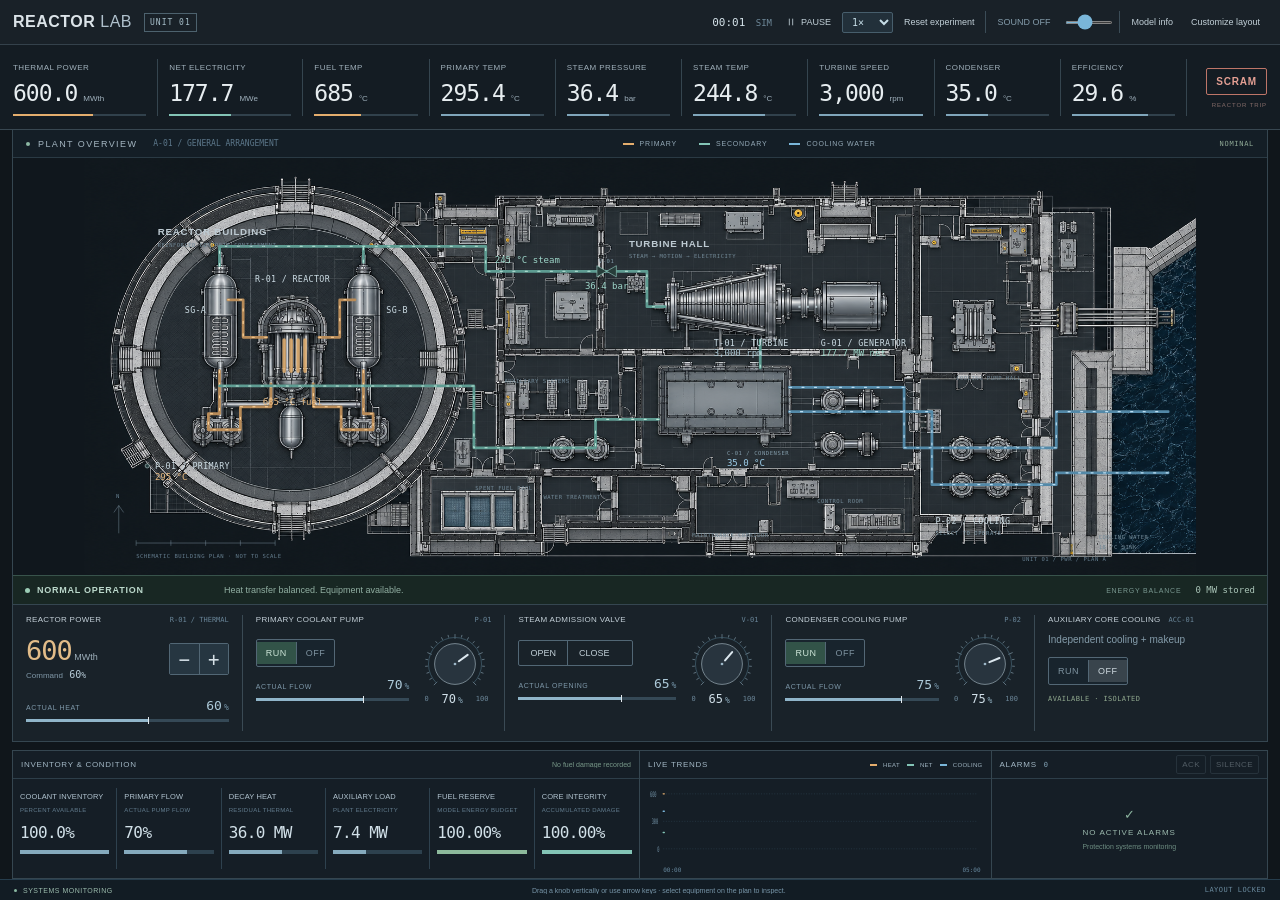
==== commit 5d90bb1f: "Implement dark Plan A building workspace with rotary controls" ====
--- a/index.html
+++ b/index.html
@@ -3,52 +3,50 @@
   <head>
     <meta charset="utf-8" />
     <meta name="viewport" content="width=device-width,initial-scale=1" />
-    <meta name="theme-color" content="#10151c" />
-    <title>Reactor Lab · Unit 01 / V2</title>
+    <meta name="theme-color" content="#12171c" />
+    <meta
+      name="description"
+      content="A live nuclear plant operating sandbox. Explore a detailed building plan, control pumps and valves, and follow the energy."
+    />
+    <title>Reactor Lab · Plant Plan / V2</title>
     <link
       rel="icon"
-      href="data:image/svg+xml,%3Csvg xmlns='http://www.w3.org/2000/svg' viewBox='0 0 32 32'%3E%3Crect width='32' height='32' rx='6' fill='%2318202a'/%3E%3Cpath d='M16 5v22M5 16h22M8 8l16 16M8 24L24 8' stroke='%2393c5c8'/%3E%3Ccircle cx='16' cy='16' r='5' fill='%2393c5c8'/%3E%3C/svg%3E"
+      href="data:image/svg+xml,%3Csvg xmlns='http://www.w3.org/2000/svg' viewBox='0 0 32 32'%3E%3Crect width='32' height='32' rx='4' fill='%23151c22'/%3E%3Cpath d='M8 24V8h10a5 5 0 0 1 0 10H8m10 0 7 7' stroke='%23e0b675' fill='none' stroke-width='2'/%3E%3C/svg%3E"
     />
-    <link rel="stylesheet" href="styles.css" />
-    <script type="module" src="app.js"></script>
+    <link rel="stylesheet" href="styles.css?v=plan-a-1" />
+    <script type="module" src="app.js?v=plan-a-1"></script>
   </head>
   <body>
     <header class="topbar">
       <div class="brand">
-        <svg viewBox="0 0 32 32" aria-hidden="true">
-          <ellipse cx="16" cy="16" rx="14" ry="5" />
-          <ellipse
-            cx="16"
-            cy="16"
-            rx="14"
-            ry="5"
-            transform="rotate(60 16 16)"
-          />
-          <ellipse
-            cx="16"
-            cy="16"
-            rx="14"
-            ry="5"
-            transform="rotate(120 16 16)"
-          />
-          <circle cx="16" cy="16" r="2" /></svg
-        ><strong>REACTOR<span>LAB</span></strong
-        ><b>V2</b>
+        <strong>REACTOR <span>LAB</span></strong
+        ><b>UNIT 01</b
+        ><span class="brand-subtitle">PWR / OPERATING SANDBOX</span>
       </div>
-      <div class="unit-identity">UNIT 01 <span>/</span> PWR OPERATIONS</div>
       <div class="top-actions">
-        <button id="layout-button" aria-pressed="false">Customize layout</button
-        ><button id="layout-reset" hidden>Reset layout</button
-        ><button id="help-button" aria-label="Open model information">
-          Model info
+        <span class="clock"><span id="sim-time">00:00</span> SIM</span
+        ><button
+          id="pause-button"
+          aria-label="Pause simulation"
+          aria-pressed="false"
+        >
+          <svg viewBox="0 0 24 24" aria-hidden="true">
+            <path id="pause-icon" d="M8 4v16M16 4v16" /></svg
+          ><span id="pause-label">PAUSE</span></button
+        ><label class="sr-only" for="speed">Simulation speed</label
+        ><select id="speed">
+          <option value="1">1×</option>
+          <option value="5">5×</option>
+          <option value="20">20×</option>
+          <option value="60">60×</option></select
+        ><button
+          id="reset-button"
+          title="Restore all plant conditions and clear damage"
+        >
+          Reset experiment
         </button>
         <div class="sound-control">
-          <button
-            id="sound-button"
-            aria-pressed="false"
-            title="Enable equipment and alarm sounds"
-          >
-            SOUND OFF</button
+          <button id="sound-button" aria-pressed="false">SOUND OFF</button
           ><label class="sr-only" for="volume">Master volume</label
           ><input
             id="volume"
@@ -59,556 +57,382 @@
             aria-label="Master volume"
           /><output id="volume-value" for="volume">35%</output>
         </div>
-        <button
-          id="reset-button"
-          title="Restore all plant conditions and clear damage"
-        >
-          Reset experiment</button
-        ><button id="scram-button" class="scram">■ SCRAM</button>
+        <button id="help-button" aria-label="Open model information">
+          Model info</button
+        ><button id="layout-button" aria-pressed="false">
+          Customize layout</button
+        ><button id="layout-reset" hidden>Reset layout</button>
       </div>
     </header>
-    <section class="annunciator" aria-label="Plant operating state">
-      <div class="phase">
-        <i></i><strong id="plant-status" role="status">NORMAL OPERATION</strong>
-      </div>
-      <p id="plant-guidance">Heat transfer balanced. Equipment available.</p>
-      <span class="clock"><span id="sim-time">00:00</span> SIM</span
-      ><button
-        id="pause-button"
-        aria-label="Pause simulation"
-        aria-pressed="false"
-      >
-        <svg viewBox="0 0 24 24" aria-hidden="true">
-          <path id="pause-icon" d="M8 4v16M16 4v16" /></svg
-        ><span id="pause-label">PAUSE</span></button
-      ><label class="sr-only" for="speed">Simulation speed</label
-      ><select id="speed">
-        <option value="1">1×</option>
-        <option value="5">5×</option>
-        <option value="20">20×</option>
-        <option value="60">60×</option>
-      </select>
-    </section>
     <section class="kpi-strip" aria-label="Critical instruments">
       <article>
-        <label>REACTOR THERMAL</label>
-        <div><strong id="thermal-power">—</strong><span>MWth</span></div>
-        <small id="thermal-power-detail">1,000 MWth rated</small>
+        <span class="metric-label">THERMAL POWER</span>
+        <div>
+          <strong id="thermal-power">—</strong
+          ><span class="metric-unit">MWth</span>
+        </div>
         <div class="instrument-track"><i id="thermal-power-bar"></i></div>
+        <small id="thermal-power-detail"></small>
       </article>
       <article>
-        <label>NET ELECTRICAL</label>
-        <div><strong id="electrical-power">—</strong><span>MWe</span></div>
-        <small id="electrical-power-detail">After auxiliary loads</small>
+        <span class="metric-label">NET ELECTRICITY</span>
+        <div>
+          <strong id="electrical-power">—</strong
+          ><span class="metric-unit">MWe</span>
+        </div>
         <div class="instrument-track"><i id="electrical-power-bar"></i></div>
+        <small id="electrical-power-detail"></small>
       </article>
       <article>
-        <label>FUEL TEMPERATURE</label>
-        <div><strong id="fuel-temp">—</strong><span>°C</span></div>
-        <small id="fuel-temp-detail">Core thermal state</small>
+        <span class="metric-label">FUEL TEMP</span>
+        <div>
+          <strong id="fuel-temp">—</strong><span class="metric-unit">°C</span>
+        </div>
         <div class="instrument-track"><i id="fuel-temp-bar"></i></div>
+        <small id="fuel-temp-detail"></small>
       </article>
       <article>
-        <label>PRIMARY COOLANT</label>
-        <div><strong id="primary-temp">—</strong><span>°C</span></div>
-        <small id="primary-temp-detail">155 bar regulated</small>
+        <span class="metric-label">PRIMARY TEMP</span>
+        <div>
+          <strong id="primary-temp">—</strong
+          ><span class="metric-unit">°C</span>
+        </div>
         <div class="instrument-track"><i id="primary-temp-bar"></i></div>
+        <small id="primary-temp-detail"></small>
       </article>
       <article>
-        <label>STEAM PRESSURE</label>
-        <div><strong id="steam-pressure">—</strong><span>bar</span></div>
-        <small id="steam-pressure-detail">Secondary circuit</small>
+        <span class="metric-label">STEAM PRESSURE</span>
+        <div>
+          <strong id="steam-pressure">—</strong
+          ><span class="metric-unit">bar</span>
+        </div>
         <div class="instrument-track"><i id="steam-pressure-bar"></i></div>
+        <small id="steam-pressure-detail"></small>
       </article>
       <article>
-        <label>TURBINE SPEED</label>
-        <div><strong id="turbine-rpm">—</strong><span>rpm</span></div>
-        <small id="turbine-rpm-detail">3,000 rpm governed</small>
+        <span class="metric-label">STEAM TEMP</span>
+        <div>
+          <strong id="steam-temp">—</strong><span class="metric-unit">°C</span>
+        </div>
+        <div class="instrument-track"><i id="steam-temp-bar"></i></div>
+        <small id="steam-temp-detail"></small>
+      </article>
+      <article>
+        <span class="metric-label">TURBINE SPEED</span>
+        <div>
+          <strong id="turbine-rpm">—</strong
+          ><span class="metric-unit">rpm</span>
+        </div>
         <div class="instrument-track"><i id="turbine-rpm-bar"></i></div>
+        <small id="turbine-rpm-detail"></small>
       </article>
+      <article>
+        <span class="metric-label">CONDENSER</span>
+        <div>
+          <strong id="condenser-temp">—</strong
+          ><span class="metric-unit">°C</span>
+        </div>
+        <div class="instrument-track"><i id="condenser-temp-bar"></i></div>
+        <small id="condenser-temp-detail"></small>
+      </article>
+      <article>
+        <span class="metric-label">EFFICIENCY</span>
+        <div>
+          <strong id="efficiency">—</strong><span class="metric-unit">%</span>
+        </div>
+        <div class="instrument-track"><i id="efficiency-bar"></i></div>
+        <small id="efficiency-detail"></small>
+      </article>
+      <div class="trip-cell">
+        <button
+          id="scram-button"
+          class="scram"
+          title="Trip reactor; cooling remains available"
+        >
+          SCRAM</button
+        ><span>REACTOR TRIP</span>
+      </div>
     </section>
     <main class="workspace" id="workspace">
-      <section class="panel systems-panel" data-panel="systems">
-        <header class="panel-header" data-drag="systems">
-          <span><b class="panel-code">01</b> SYSTEM INSTRUMENTS</span
-          ><button
-            class="move-panel"
-            data-move="sides"
-            aria-label="Swap side panels"
-          >
-            ⇄
-          </button>
-        </header>
-        <div class="system-content">
-          <div class="instrument-block">
-            <div class="instrument-label">
-              <span>PRIMARY INVENTORY</span><b id="inventory-state">NOMINAL</b>
-            </div>
-            <div class="inventory-vessel">
-              <div class="inventory-scale">
-                <span>100</span><span>50</span><span>0</span>
-              </div>
-              <div class="level-tank">
-                <i id="inventory-fill"></i>
-                <div class="tank-lines"></div>
-              </div>
-              <div class="tank-reading">
-                <strong id="coolant-level">100.0<small>%</small></strong>
-                <p>Coolant available</p>
-                <span id="primary-flow">70% flow</span>
-              </div>
-            </div>
+      <section class="plan-stage" aria-labelledby="plan-heading">
+        <div class="plan-toolbar">
+          <div>
+            <span class="mode-dot"></span>
+            <h1 id="plan-heading">PLANT OVERVIEW</h1>
+            <span class="plan-coordinate">A-01 / GENERAL ARRANGEMENT</span>
           </div>
-          <div class="system-rows">
-            <div>
-              <span>Steam temperature</span
-              ><strong id="steam-temp">— °C</strong>
-            </div>
-            <div>
-              <span>Condenser temperature</span
-              ><strong id="condenser-temp">— °C</strong>
-            </div>
-            <div>
-              <span>Condenser heat rejection</span
-              ><strong id="heat-rejection">— MW</strong>
-            </div>
-            <div>
-              <span>Decay heat</span><strong id="decay-heat">— MW</strong>
-            </div>
-            <div>
-              <span>Net thermal efficiency</span
-              ><strong id="efficiency">— %</strong>
-            </div>
-            <div>
-              <span>Auxiliary consumption</span
-              ><strong id="auxiliary-power">— MW</strong>
-            </div>
+          <div class="circuit-legend">
+            <span><i class="amber-bg"></i>PRIMARY</span
+            ><span><i class="mint-bg"></i>SECONDARY</span
+            ><span><i class="blue-bg"></i>COOLING WATER</span>
           </div>
-          <div class="integrity-block">
-            <div class="instrument-label">
-              <span>CORE INTEGRITY</span
-              ><strong id="integrity-value">100.0%</strong>
-            </div>
-            <div class="integrity-track"><i id="integrity-fill"></i></div>
-            <p id="damage-note">No fuel damage recorded</p>
-          </div>
-          <div class="fuel-budget">
-            <span>Fuel energy reserve</span
-            ><strong id="fuel-reserve">100.00%</strong>
-          </div>
-        </div>
-        <div
-          class="resize-handle"
-          data-resize="systems"
-          title="Drag to resize instruments"
-        ></div>
-      </section>
-      <section class="panel diagram-panel">
-        <header class="panel-header">
-          <span><b class="panel-code">02</b> PROCESS OVERVIEW</span
-          ><span class="diagram-mode">LIVE / PWR</span>
-        </header>
-        <div class="diagram-legend">
-          <span><i class="amber-bg"></i>PRIMARY</span
-          ><span><i class="mint-bg"></i>SECONDARY</span
-          ><span><i class="blue-bg"></i>COOLING</span
-          ><span class="diagram-tip">SELECT EQUIPMENT TO INSPECT</span>
-        </div>
-        <div class="diagram-wrap">
+          <span id="inventory-state">NOMINAL INVENTORY</span>
+        </div>
+        <div class="plan-canvas">
           <svg
             class="schematic"
-            viewBox="45 65 930 460"
-            role="img"
-            aria-labelledby="schematic-title schematic-desc"
+            viewBox="0 0 1600 600"
+            role="group"
+            aria-label="Live plant building plan"
           >
-            <title id="schematic-title">
-              Live pressurized water reactor diagram
-            </title>
-            <desc id="schematic-desc">
-              The reactor sends heat through the primary circuit to the steam
-              generator. Secondary steam drives a turbine and generator, then
-              condenses and returns. A third cooling-water circuit removes
-              condenser heat. Live values are also provided in the readouts
-              below.
-            </desc>
             <defs>
               <pattern
-                id="grid"
-                width="24"
-                height="24"
+                id="plan-grid"
+                width="40"
+                height="40"
                 patternUnits="userSpaceOnUse"
               >
-                <circle cx="1" cy="1" r=".7" fill="#314038" />
+                <path
+                  d="M40 0H0V40"
+                  fill="none"
+                  stroke="#27323b"
+                  stroke-width=".5"
+                />
               </pattern>
-              <linearGradient id="vessel-fill" x1="0" x2="1" y1="0" y2="1">
-                <stop stop-color="#29332b" />
-                <stop offset="1" stop-color="#19231f" />
-              </linearGradient>
-              <linearGradient
-                id="core-fill"
-                gradientUnits="userSpaceOnUse"
-                x1="0"
-                x2="0"
-                y1="235"
-                y2="300"
+              <pattern
+                id="minor-grid"
+                width="8"
+                height="8"
+                patternUnits="userSpaceOnUse"
               >
-                <stop stop-color="#f4c477" />
-                <stop offset="1" stop-color="#9b6c30" />
-              </linearGradient>
-              <linearGradient id="steam-fill" x1="0" x2="0" y1="0" y2="1">
-                <stop stop-color="#28473c" />
-                <stop offset="1" stop-color="#182d27" />
-              </linearGradient>
+                <circle cx="0" cy="0" r=".4" fill="#42505a" />
+              </pattern>
             </defs>
-            <rect width="1000" height="530" fill="url(#grid)" opacity=".44" />
-            <ellipse
-              cx="160"
-              cy="275"
-              rx="145"
-              ry="160"
-              fill="#e6b667"
-              opacity=".025"
+            <rect width="1600" height="600" fill="url(#plan-grid)" />
+            <rect
+              width="1600"
+              height="600"
+              fill="url(#minor-grid)"
+              opacity=".4"
             />
-            <g class="pipe primary-pipe">
-              <path d="M216 215 H350" />
-              <path d="M350 292 H286 V405 H156 V345" />
+            <image
+              id="plan-art"
+              href="assets/plant-plan-dark.png"
+              x="0"
+              y="0"
+              width="1600"
+              height="600"
+              preserveAspectRatio="none"
+            />
+            <g id="live-pipes">
+              <g class="pipe primary-pipe">
+                <path
+                  id="primary-route"
+                  d="M263 258H229V204H207 M338 258H368V204H390 M195 306V368H179V391H225V358H269V325 M402 306V368H416V391H370V358H330V325"
+                />
+              </g>
+              <g class="flow primary-flow">
+                <path
+                  id="primary-flow-route"
+                  d="M263 258H229V204H207 M338 258H368V204H390 M195 306V368H179V391H225V358H269V325 M402 306V368H416V391H370V358H330V325"
+                />
+              </g>
+              <g class="pipe steam-pipe">
+                <path
+                  id="steam-route"
+                  d="M195 155V127H578V163H810V214H836 M402 150V127 M973 262V302 M827 376H736V417H561V328H402 M402 328H195"
+                />
+              </g>
+              <g class="flow steam-flow">
+                <path
+                  id="steam-flow-route"
+                  d="M195 155V127H578V163H810V214H836 M402 150V127 M973 262V302 M827 376H736V417H561V328H402 M402 328H195"
+                />
+              </g>
+              <g class="pipe cooling-pipe">
+                <path
+                  id="cooling-route"
+                  d="M1015 330H1180V417H1399V365H1560 M1560 453H1399V470H1220V365H1015"
+                />
+              </g>
+              <g class="flow cooling-flow">
+                <path
+                  id="cooling-flow-route"
+                  d="M1015 330H1180V417H1399V365H1560 M1560 453H1399V470H1220V365H1015"
+                />
+              </g>
+              <path class="shaft-motion" d="M1028 214H1060" />
             </g>
-            <g class="pipe steam-pipe">
-              <path d="M396 180 V130 H657 V170" />
-              <path d="M657 230 V350" />
-              <path d="M625 389 H494 V315 H440" />
+            <g class="pipe emergency-pipe">
+              <path d="M651 350V465H547V480H322V328" />
             </g>
-            <g class="pipe cooling-pipe">
-              <path d="M750 369 H842 V392 H860" />
-              <path d="M906 444 V480 H694 V410" />
+            <g class="flow emergency-flow">
+              <path d="M651 350V465H547V480H322V328" />
             </g>
-            <g class="flow primary-flow">
-              <path d="M216 215 H350" />
-              <path d="M350 292 H286 V405 H156 V345" />
+            <g class="plan-labels">
+              <text x="106" y="111" class="building-label">
+                REACTOR BUILDING
+              </text>
+              <text x="106" y="128" class="building-subtitle">
+                REINFORCED CONCRETE CONTAINMENT
+              </text>
+              <text x="784" y="128" class="building-label">TURBINE HALL</text>
+              <text x="784" y="144" class="building-subtitle">
+                STEAM → MOTION → ELECTRICITY
+              </text>
+              <text x="1460" y="548" class="building-subtitle">
+                COOLING WATER
+              </text>
+              <text x="1460" y="562" class="building-subtitle">18 °C SINK</text>
+              <text class="building-subtitle" x="605" y="324">
+                AUXILIARY SYSTEMS
+              </text>
+              <text class="building-subtitle" x="563" y="477">
+                SPENT FUEL POOL
+              </text>
+              <text class="building-subtitle" x="661" y="491">
+                WATER TREATMENT
+              </text>
+              <text class="building-subtitle" x="875" y="546">
+                MAINTENANCE CORRIDOR
+              </text>
+              <text class="building-subtitle" x="1055" y="496">
+                CONTROL ROOM
+              </text>
+              <text class="building-subtitle" x="1255" y="320">
+                COOLING PUMP HALL
+              </text>
             </g>
-            <g class="flow steam-flow">
-              <path d="M396 180 V130 H657 V170" />
-              <path d="M657 230 V350" />
-              <path d="M625 389 H494 V315 H440" />
-            </g>
-            <g class="flow cooling-flow">
-              <path d="M750 369 H842 V392 H860" />
-              <path d="M906 444 V480 H694 V410" />
-            </g>
-            <text x="103" y="155" class="svg-eyebrow">01 / HEAT</text>
             <g
-              class="reactor-vessel device"
+              class="device reactor-vessel"
               data-inspect="reactor"
               role="button"
               tabindex="0"
               aria-label="Inspect reactor power control"
             >
-              <rect
-                x="95"
-                y="184"
-                width="122"
-                height="161"
-                rx="40"
-                fill="url(#vessel-fill)"
-                stroke="#b49a6c"
-                stroke-width="2"
-              />
-              <path
-                d="M95 228 H217 M95 306 H217"
-                stroke="#b49a6c"
-                opacity=".26"
-              />
-              <rect
-                x="115"
-                y="231"
-                width="82"
-                height="73"
-                rx="12"
-                fill="#e6b667"
-                opacity=".08"
-              />
-              <g
-                class="fuel-rods"
-                stroke="url(#core-fill)"
-                stroke-width="9"
-                stroke-linecap="round"
+              <rect x="250" y="190" width="100" height="160" rx="28" />
+              <g class="fuel-rods">
+                <path d="M288 262V307 M298 262V307 M308 262V307 M318 262V307" />
+              </g>
+              <text x="300" y="178" text-anchor="middle" class="device-label">
+                R-01 / REACTOR
+              </text>
+              <text
+                id="svg-fuel-temp"
+                x="300"
+                y="356"
+                text-anchor="middle"
+                class="live-value amber"
               >
-                <path d="M130 241 V293" />
-                <path d="M147 241 V293" />
-                <path d="M164 241 V293" />
-                <path d="M181 241 V293" />
-              </g>
-              <path
-                d="M139 185 V218 M156 178 V219 M173 185 V218"
-                stroke="#93a196"
-                stroke-width="5"
-                stroke-linecap="round"
-              />
+                —
+              </text>
             </g>
-            <text x="156" y="372" text-anchor="middle" class="svg-label">
-              Reactor core
-            </text>
-            <text
-              id="svg-fuel-temp"
-              x="156"
-              y="390"
-              text-anchor="middle"
-              class="svg-value amber"
-            >
-              — °C fuel
-            </text>
-            <text
-              id="svg-primary-temp"
-              x="281"
-              y="199"
-              text-anchor="middle"
-              class="svg-value amber"
-            >
-              — °C
-            </text>
             <g
-              class="pump device"
+              class="device pump"
               data-inspect="primary"
               role="button"
               tabindex="0"
               aria-label="Inspect primary pump controls"
             >
-              <circle cx="229" cy="405" r="18" />
-              <path d="M222 395 L240 405 L222 415 Z" />
+              <rect x="148" y="365" width="300" height="64" rx="4" />
+              <circle cx="91" cy="443" r="3" />
+              <text x="102" y="447" class="device-label">P-01 / PRIMARY</text>
+              <text
+                id="svg-primary-temp"
+                x="102"
+                y="464"
+                class="live-value amber"
+              >
+                —
+              </text>
             </g>
-            <text x="230" y="449" text-anchor="middle" class="svg-small">
-              PRIMARY PUMP
-            </text>
-            <g>
-              <rect
-                x="350"
-                y="180"
-                width="90"
-                height="150"
-                rx="30"
-                fill="url(#steam-fill)"
-                stroke="#73a28b"
-                stroke-width="2"
-              />
-              <path
-                d="M366 215 H416 Q430 225 416 236 H373 Q359 247 373 258 H416 Q430 269 416 280 H373 Q359 291 373 302 H413"
-                fill="none"
-                stroke="#dfb36e"
-                stroke-width="3"
-              />
-              <path
-                d="M359 205 H431"
-                stroke="#6ea68a"
-                stroke-dasharray="4 5"
-                opacity=".65"
-              />
-            </g>
-            <text x="395" y="357" text-anchor="middle" class="svg-label">
-              Steam generator
-            </text>
-            <text
-              id="svg-steam-temp"
-              x="395"
-              y="375"
-              text-anchor="middle"
-              class="svg-value mint"
-            >
-              — °C steam
-            </text>
-            <text
-              id="svg-steam-pressure"
-              x="514"
-              y="115"
-              text-anchor="middle"
-              class="svg-value mint"
-            >
-              — bar
-            </text>
-            <text x="618" y="92" class="svg-eyebrow">02 / MOTION</text>
             <g
-              class="turbine device"
+              class="device"
               data-inspect="steam"
               role="button"
               tabindex="0"
               aria-label="Inspect steam valve controls"
             >
+              <rect x="714" y="140" width="77" height="54" rx="3" />
               <path
-                d="M611 178 L711 158 V242 L611 222 Z"
-                fill="url(#steam-fill)"
-                stroke="#7eaa93"
-                stroke-width="2"
+                class="valve-symbol"
+                d="M738 155 752 163 738 171Z M766 155 752 163 766 171Z"
               />
-              <path
-                d="M633 177 V223 M653 173 V227 M673 169 V231 M693 165 V235"
-                stroke="#7eaa93"
-                stroke-width="3"
-                opacity=".45"
-              />
-              <path d="M711 199 H799" stroke="#829689" stroke-width="7" />
-              <path
-                class="shaft-motion"
-                d="M720 199 H790"
-                stroke="#cad9cc"
-                stroke-width="2"
-                stroke-dasharray="3 9"
-              />
+              <text x="752" y="151" text-anchor="middle" class="tiny-label">
+                V-01
+              </text>
+              <text
+                id="svg-steam-pressure"
+                x="752"
+                y="189"
+                text-anchor="middle"
+                class="live-value mint"
+              >
+                —
+              </text>
             </g>
-            <text x="725" y="264" text-anchor="middle" class="svg-label">
-              Turbine
-            </text>
-            <text
-              id="svg-rpm"
-              x="725"
-              y="283"
-              text-anchor="middle"
-              class="svg-value"
-            >
-              3,000 rpm
-            </text>
-            <g>
-              <circle
-                cx="844"
-                cy="199"
-                r="45"
-                fill="#1b3027"
-                stroke="#94c6a2"
-                stroke-width="2"
-              />
-              <circle
-                cx="844"
-                cy="199"
-                r="32"
-                fill="none"
-                stroke="#94c6a2"
-                opacity=".18"
-              />
-              <path
-                d="M849 177 L833 201 H846 L839 222 L858 195 H845 Z"
-                fill="#b7e5bd"
-              />
-            </g>
-            <path d="M889 199 H948 V132" class="electrical-line" />
-            <path
-              d="M941 140 L948 132 L955 140"
-              fill="none"
-              stroke="#c0e8bd"
-              stroke-width="2"
-            />
-            <text x="844" y="264" text-anchor="middle" class="svg-label">
-              Generator
-            </text>
-            <text
-              id="svg-electric"
-              x="844"
-              y="283"
-              text-anchor="middle"
-              class="svg-value mint"
-            >
-              — MW net
-            </text>
-            <text x="948" y="113" text-anchor="middle" class="svg-small">
-              OUTPUT
-            </text>
-            <g>
-              <rect
-                x="625"
-                y="350"
-                width="125"
-                height="60"
-                rx="15"
-                fill="#192c2d"
-                stroke="#72a5b4"
-                stroke-width="2"
-              />
-              <path
-                d="M641 368 H732 M641 380 H732 M641 392 H732"
-                stroke="#6aa1b3"
-                stroke-width="2"
-                opacity=".55"
-              />
-            </g>
-            <text x="645" y="436" text-anchor="middle" class="svg-label">
-              Condenser
-            </text>
-            <text
-              id="svg-condenser-temp"
-              x="645"
-              y="454"
-              text-anchor="middle"
-              class="svg-value blue"
-            >
-              — °C
-            </text>
-            <g class="pump feed-pump">
-              <circle cx="539" cy="389" r="16" />
-              <path d="M546 380 L531 389 L546 398 Z" />
-            </g>
-            <text x="533" y="426" text-anchor="middle" class="svg-small">
-              FEEDWATER
-            </text>
-            <text x="846" y="330" class="svg-eyebrow">03 / COOLING</text>
-            <path
-              d="M868 364 H923 L917 390 L936 445 H854 L873 390 Z"
-              fill="#1b2c2f"
-              stroke="#6a9caa"
-              stroke-width="2"
-            />
-            <path
-              d="M871 420 H919 M867 430 H924"
-              stroke="#6a9caa"
-              opacity=".4"
-            />
-            <path d="M881 379 H910" stroke="#6a9caa" stroke-dasharray="3 4" />
-            <text x="895" y="511" text-anchor="middle" class="svg-label">
-              Cooling sink
-            </text>
-            <text x="425" y="496" text-anchor="middle" class="svg-small">
-              CIRCUITS TRANSFER HEAT, NOT WATER
-            </text>
             <g
-              class="device cooling-device"
+              class="device"
               data-inspect="cooling"
               role="button"
               tabindex="0"
               aria-label="Inspect condenser cooling controls"
             >
-              <rect
-                x="847"
-                y="350"
-                width="97"
-                height="106"
-                rx="10"
-                fill="transparent"
+              <rect x="1225" y="395" width="135" height="97" rx="3" />
+              <text x="1225" y="526" class="device-label">P-02 / COOLING</text>
+              <text
+                id="svg-condenser-temp"
+                x="925"
+                y="443"
+                class="live-value blue"
+              >
+                —
+              </text>
+              <text x="1225" y="543" class="tiny-label">SELECT TO OPERATE</text>
+            </g>
+            <g class="equipment-tags">
+              <text x="145" y="223" class="device-label">SG-A</text>
+              <text x="435" y="223" class="device-label">SG-B</text>
+              <text id="svg-steam-temp" x="591" y="151" class="live-value mint">
+                —
+              </text>
+              <text x="906" y="270" class="device-label">T-01 / TURBINE</text>
+              <text id="svg-rpm" x="906" y="285" class="live-value">—</text>
+              <text x="1060" y="270" class="device-label">
+                G-01 / GENERATOR
+              </text>
+              <text id="svg-electric" x="1060" y="285" class="live-value mint">
+                —
+              </text>
+              <text x="925" y="427" class="tiny-label">C-01 / CONDENSER</text>
+            </g>
+            <g class="drawing-furniture">
+              <path d="M50 540V500m-7 10 7-10 7 10" />
+              <text x="46" y="489">N</text>
+              <path
+                d="M75 554H275M75 550V558M125 550V558M175 550V558M225 550V558M275 550V558"
               />
+              <text x="75" y="575">SCHEMATIC BUILDING PLAN · NOT TO SCALE</text>
+              <text x="1350" y="580">UNIT 01 / PWR / PLAN A</text>
             </g>
           </svg>
         </div>
-        <div class="process-balance">
-          <div><i></i><span id="balance-label">ENERGY BALANCE</span></div>
-          <strong id="storage-rate">0 MW stored</strong
-          ><span id="inspection-note"
-            >Select a component to highlight its operating controls.</span
+        <div class="annunciator" aria-label="Plant operating state">
+          <div class="phase">
+            <i></i
+            ><strong id="plant-status" role="status">NORMAL OPERATION</strong>
+          </div>
+          <p id="plant-guidance">
+            Heat transfer balanced. Equipment available.
+          </p>
+          <span class="storage-label" id="balance-label">ENERGY BALANCE</span
+          ><strong id="storage-rate">0 MW stored</strong>
+        </div>
+      </section>
+      <section class="controls-panel" aria-label="Plant operating controls">
+        <div class="controls-content">
+          <section
+            class="equipment-control reactor-control"
+            id="control-reactor"
           >
-        </div>
-      </section>
-      <section class="panel controls-panel" data-panel="controls">
-        <header class="panel-header" data-drag="controls">
-          <span><b class="panel-code">03</b> EQUIPMENT CONTROL</span
-          ><button
-            class="move-panel"
-            data-move="sides"
-            aria-label="Swap side panels"
-          >
-            ⇄
-          </button>
-        </header>
-        <div class="controls-content">
-          <section class="equipment-control" id="control-reactor">
-            <div class="equipment-heading">
-              <span><b>R-01</b> REACTOR POWER</span
-              ><span class="mode-label">AUTO POWER</span>
-            </div>
-            <div class="actuator-row">
+            <header>
+              <span>REACTOR POWER</span><small>R-01 / THERMAL</small>
+            </header>
+            <div class="reactor-operating">
+              <div>
+                <strong id="reactor-target-power">600</strong><span> MWth</span>
+                <p>Command <output id="reactor-command">60%</output></p>
+              </div>
               <div class="stepper">
                 <button
                   data-adjust="reactor"
@@ -616,7 +440,6 @@
                   aria-label="Decrease reactor power"
                 >
                   −</button
-                ><output id="reactor-command">60<small>%</small></output
                 ><button
                   data-adjust="reactor"
                   data-step="1"
@@ -625,231 +448,752 @@
                   +
                 </button>
               </div>
-              <div class="actual-value">
-                <span>ACTUAL HEAT</span
-                ><strong id="reactor-actual">—<small>%</small></strong>
-              </div>
+            </div>
+            <div class="position-line">
+              <span>ACTUAL HEAT</span><strong id="reactor-actual">—</strong>
             </div>
             <div class="travel-track">
               <i id="reactor-travel"></i><b id="reactor-target"></b>
             </div>
           </section>
           <section class="equipment-control" id="control-primary">
-            <div class="equipment-heading">
-              <span><b>P-01</b> PRIMARY CIRCULATION</span
-              ><button
-                class="run-switch"
-                id="primary-switch"
-                aria-pressed="true"
-                aria-label="Stop primary circulation"
-              >
-                <i></i><span>RUN</span>
-              </button>
-            </div>
-            <div class="actuator-row">
-              <div class="stepper">
+            <header>
+              <span>PRIMARY COOLANT PUMP</span><small>P-01</small>
+            </header>
+            <div class="rotary-control">
+              <div class="actuator-controls">
                 <button
-                  data-adjust="primary"
-                  data-step="-5"
-                  aria-label="Decrease primary circulation"
+                  id="primary-switch"
+                  class="run-switch"
+                  aria-pressed="true"
+                  aria-label="Stop primary pump"
                 >
-                  −</button
-                ><output id="primary-command">70<small>%</small></output
-                ><button
-                  data-adjust="primary"
-                  data-step="5"
-                  aria-label="Increase primary circulation"
+                  <span class="on-word">RUN</span
+                  ><span class="off-word">OFF</span>
+                </button>
+                <div class="position-line">
+                  <span>ACTUAL FLOW</span><strong id="primary-actual">—</strong>
+                </div>
+                <div class="travel-track">
+                  <i id="primary-travel"></i><b id="primary-target"></b>
+                </div>
+              </div>
+              <div class="knob-wrap">
+                <div
+                  class="rotary"
+                  id="primary-knob"
+                  data-knob="primary"
+                  role="slider"
+                  tabindex="0"
+                  aria-label="primary coolant pump setting"
+                  aria-valuemin="0"
+                  aria-valuemax="100"
+                  aria-valuenow="0"
+                  title="Drag up or down; use arrow keys for fine adjustment"
                 >
-                  +
-                </button>
+                  <svg viewBox="0 0 100 100" aria-hidden="true">
+                    <g class="knob-ticks">
+                      <line
+                        x1="50"
+                        y1="6"
+                        x2="50"
+                        y2="13"
+                        transform="rotate(-135.0 50 50)"
+                      />
+                      <line
+                        x1="50"
+                        y1="6"
+                        x2="50"
+                        y2="10"
+                        transform="rotate(-121.5 50 50)"
+                      />
+                      <line
+                        x1="50"
+                        y1="6"
+                        x2="50"
+                        y2="10"
+                        transform="rotate(-108.0 50 50)"
+                      />
+                      <line
+                        x1="50"
+                        y1="6"
+                        x2="50"
+                        y2="10"
+                        transform="rotate(-94.5 50 50)"
+                      />
+                      <line
+                        x1="50"
+                        y1="6"
+                        x2="50"
+                        y2="10"
+                        transform="rotate(-81.0 50 50)"
+                      />
+                      <line
+                        x1="50"
+                        y1="6"
+                        x2="50"
+                        y2="13"
+                        transform="rotate(-67.5 50 50)"
+                      />
+                      <line
+                        x1="50"
+                        y1="6"
+                        x2="50"
+                        y2="10"
+                        transform="rotate(-54.0 50 50)"
+                      />
+                      <line
+                        x1="50"
+                        y1="6"
+                        x2="50"
+                        y2="10"
+                        transform="rotate(-40.5 50 50)"
+                      />
+                      <line
+                        x1="50"
+                        y1="6"
+                        x2="50"
+                        y2="10"
+                        transform="rotate(-27.0 50 50)"
+                      />
+                      <line
+                        x1="50"
+                        y1="6"
+                        x2="50"
+                        y2="10"
+                        transform="rotate(-13.5 50 50)"
+                      />
+                      <line
+                        x1="50"
+                        y1="6"
+                        x2="50"
+                        y2="13"
+                        transform="rotate(0.0 50 50)"
+                      />
+                      <line
+                        x1="50"
+                        y1="6"
+                        x2="50"
+                        y2="10"
+                        transform="rotate(13.5 50 50)"
+                      />
+                      <line
+                        x1="50"
+                        y1="6"
+                        x2="50"
+                        y2="10"
+                        transform="rotate(27.0 50 50)"
+                      />
+                      <line
+                        x1="50"
+                        y1="6"
+                        x2="50"
+                        y2="10"
+                        transform="rotate(40.5 50 50)"
+                      />
+                      <line
+                        x1="50"
+                        y1="6"
+                        x2="50"
+                        y2="10"
+                        transform="rotate(54.0 50 50)"
+                      />
+                      <line
+                        x1="50"
+                        y1="6"
+                        x2="50"
+                        y2="13"
+                        transform="rotate(67.5 50 50)"
+                      />
+                      <line
+                        x1="50"
+                        y1="6"
+                        x2="50"
+                        y2="10"
+                        transform="rotate(81.0 50 50)"
+                      />
+                      <line
+                        x1="50"
+                        y1="6"
+                        x2="50"
+                        y2="10"
+                        transform="rotate(94.5 50 50)"
+                      />
+                      <line
+                        x1="50"
+                        y1="6"
+                        x2="50"
+                        y2="10"
+                        transform="rotate(108.0 50 50)"
+                      />
+                      <line
+                        x1="50"
+                        y1="6"
+                        x2="50"
+                        y2="10"
+                        transform="rotate(121.5 50 50)"
+                      />
+                      <line
+                        x1="50"
+                        y1="6"
+                        x2="50"
+                        y2="13"
+                        transform="rotate(135.0 50 50)"
+                      />
+                    </g>
+                    <path
+                      class="knob-arc"
+                      d="M22.42 77.58 A39 39 0 1 1 77.58 77.58"
+                    />
+                    <circle class="knob-face" cx="50" cy="50" r="30" />
+                    <g id="primary-needle"><path d="M50 27V43" /></g>
+                    <circle class="knob-pin" cx="50" cy="50" r="2" />
+                  </svg>
+                </div>
+                <div class="knob-scale">
+                  <span>0</span
+                  ><output id="primary-command">—<small>%</small></output
+                  ><span>100</span>
+                </div>
               </div>
-              <div class="actual-value">
-                <span>ACTUAL FLOW</span
-                ><strong id="primary-actual">—<small>%</small></strong>
-              </div>
-            </div>
-            <div class="travel-track">
-              <i id="primary-travel"></i><b id="primary-target"></b>
             </div>
           </section>
           <section class="equipment-control" id="control-steam">
-            <div class="equipment-heading">
-              <span><b>V-01</b> STEAM ADMISSION</span
-              ><span class="mode-label">MOTOR VALVE</span>
-            </div>
-            <div class="actuator-row">
-              <div class="stepper">
-                <button
-                  data-adjust="steam"
-                  data-step="-5"
-                  aria-label="Decrease steam admission"
+            <header>
+              <span>STEAM ADMISSION VALVE</span><small>V-01</small>
+            </header>
+            <div class="rotary-control">
+              <div class="actuator-controls">
+                <div class="valve-buttons">
+                  <button data-valve="100">OPEN</button
+                  ><button data-valve="0">CLOSE</button>
+                </div>
+                <div class="position-line">
+                  <span>ACTUAL OPENING</span
+                  ><strong id="steam-actual">—</strong>
+                </div>
+                <div class="travel-track">
+                  <i id="steam-travel"></i><b id="steam-target"></b>
+                </div>
+              </div>
+              <div class="knob-wrap">
+                <div
+                  class="rotary"
+                  id="steam-knob"
+                  data-knob="steam"
+                  role="slider"
+                  tabindex="0"
+                  aria-label="steam admission valve setting"
+                  aria-valuemin="0"
+                  aria-valuemax="100"
+                  aria-valuenow="0"
+                  title="Drag up or down; use arrow keys for fine adjustment"
                 >
-                  −</button
-                ><output id="steam-command">65<small>%</small></output
-                ><button
-                  data-adjust="steam"
-                  data-step="5"
-                  aria-label="Increase steam admission"
-                >
-                  +
-                </button>
+                  <svg viewBox="0 0 100 100" aria-hidden="true">
+                    <g class="knob-ticks">
+                      <line
+                        x1="50"
+                        y1="6"
+                        x2="50"
+                        y2="13"
+                        transform="rotate(-135.0 50 50)"
+                      />
+                      <line
+                        x1="50"
+                        y1="6"
+                        x2="50"
+                        y2="10"
+                        transform="rotate(-121.5 50 50)"
+                      />
+                      <line
+                        x1="50"
+                        y1="6"
+                        x2="50"
+                        y2="10"
+                        transform="rotate(-108.0 50 50)"
+                      />
+                      <line
+                        x1="50"
+                        y1="6"
+                        x2="50"
+                        y2="10"
+                        transform="rotate(-94.5 50 50)"
+                      />
+                      <line
+                        x1="50"
+                        y1="6"
+                        x2="50"
+                        y2="10"
+                        transform="rotate(-81.0 50 50)"
+                      />
+                      <line
+                        x1="50"
+                        y1="6"
+                        x2="50"
+                        y2="13"
+                        transform="rotate(-67.5 50 50)"
+                      />
+                      <line
+                        x1="50"
+                        y1="6"
+                        x2="50"
+                        y2="10"
+                        transform="rotate(-54.0 50 50)"
+                      />
+                      <line
+                        x1="50"
+                        y1="6"
+                        x2="50"
+                        y2="10"
+                        transform="rotate(-40.5 50 50)"
+                      />
+                      <line
+                        x1="50"
+                        y1="6"
+                        x2="50"
+                        y2="10"
+                        transform="rotate(-27.0 50 50)"
+                      />
+                      <line
+                        x1="50"
+                        y1="6"
+                        x2="50"
+                        y2="10"
+                        transform="rotate(-13.5 50 50)"
+                      />
+                      <line
+                        x1="50"
+                        y1="6"
+                        x2="50"
+                        y2="13"
+                        transform="rotate(0.0 50 50)"
+                      />
+                      <line
+                        x1="50"
+                        y1="6"
+                        x2="50"
+                        y2="10"
+                        transform="rotate(13.5 50 50)"
+                      />
+                      <line
+                        x1="50"
+                        y1="6"
+                        x2="50"
+                        y2="10"
+                        transform="rotate(27.0 50 50)"
+                      />
+                      <line
+                        x1="50"
+                        y1="6"
+                        x2="50"
+                        y2="10"
+                        transform="rotate(40.5 50 50)"
+                      />
+                      <line
+                        x1="50"
+                        y1="6"
+                        x2="50"
+                        y2="10"
+                        transform="rotate(54.0 50 50)"
+                      />
+                      <line
+                        x1="50"
+                        y1="6"
+                        x2="50"
+                        y2="13"
+                        transform="rotate(67.5 50 50)"
+                      />
+                      <line
+                        x1="50"
+                        y1="6"
+                        x2="50"
+                        y2="10"
+                        transform="rotate(81.0 50 50)"
+                      />
+                      <line
+                        x1="50"
+                        y1="6"
+                        x2="50"
+                        y2="10"
+                        transform="rotate(94.5 50 50)"
+                      />
+                      <line
+                        x1="50"
+                        y1="6"
+                        x2="50"
+                        y2="10"
+                        transform="rotate(108.0 50 50)"
+                      />
+                      <line
+                        x1="50"
+                        y1="6"
+                        x2="50"
+                        y2="10"
+                        transform="rotate(121.5 50 50)"
+                      />
+                      <line
+                        x1="50"
+                        y1="6"
+                        x2="50"
+                        y2="13"
+                        transform="rotate(135.0 50 50)"
+                      />
+                    </g>
+                    <path
+                      class="knob-arc"
+                      d="M22.42 77.58 A39 39 0 1 1 77.58 77.58"
+                    />
+                    <circle class="knob-face" cx="50" cy="50" r="30" />
+                    <g id="steam-needle"><path d="M50 27V43" /></g>
+                    <circle class="knob-pin" cx="50" cy="50" r="2" />
+                  </svg>
+                </div>
+                <div class="knob-scale">
+                  <span>0</span
+                  ><output id="steam-command">—<small>%</small></output
+                  ><span>100</span>
+                </div>
               </div>
-              <div class="actual-value">
-                <span>ACTUAL POSITION</span
-                ><strong id="steam-actual">—<small>%</small></strong>
-              </div>
-            </div>
-            <div class="travel-track">
-              <i id="steam-travel"></i><b id="steam-target"></b>
             </div>
           </section>
           <section class="equipment-control" id="control-cooling">
-            <div class="equipment-heading">
-              <span><b>P-02</b> CONDENSER COOLING</span
-              ><button
-                class="run-switch"
-                id="cooling-switch"
-                aria-pressed="true"
-                aria-label="Stop condenser cooling"
-              >
-                <i></i><span>RUN</span>
-              </button>
-            </div>
-            <div class="actuator-row">
-              <div class="stepper">
+            <header>
+              <span>CONDENSER COOLING PUMP</span><small>P-02</small>
+            </header>
+            <div class="rotary-control">
+              <div class="actuator-controls">
                 <button
-                  data-adjust="cooling"
-                  data-step="-5"
-                  aria-label="Decrease condenser cooling"
+                  id="cooling-switch"
+                  class="run-switch"
+                  aria-pressed="true"
+                  aria-label="Stop cooling pump"
                 >
-                  −</button
-                ><output id="cooling-command">75<small>%</small></output
-                ><button
-                  data-adjust="cooling"
-                  data-step="5"
-                  aria-label="Increase condenser cooling"
+                  <span class="on-word">RUN</span
+                  ><span class="off-word">OFF</span>
+                </button>
+                <div class="position-line">
+                  <span>ACTUAL FLOW</span><strong id="cooling-actual">—</strong>
+                </div>
+                <div class="travel-track">
+                  <i id="cooling-travel"></i><b id="cooling-target"></b>
+                </div>
+              </div>
+              <div class="knob-wrap">
+                <div
+                  class="rotary"
+                  id="cooling-knob"
+                  data-knob="cooling"
+                  role="slider"
+                  tabindex="0"
+                  aria-label="condenser cooling pump setting"
+                  aria-valuemin="0"
+                  aria-valuemax="100"
+                  aria-valuenow="0"
+                  title="Drag up or down; use arrow keys for fine adjustment"
                 >
-                  +
-                </button>
+                  <svg viewBox="0 0 100 100" aria-hidden="true">
+                    <g class="knob-ticks">
+                      <line
+                        x1="50"
+                        y1="6"
+                        x2="50"
+                        y2="13"
+                        transform="rotate(-135.0 50 50)"
+                      />
+                      <line
+                        x1="50"
+                        y1="6"
+                        x2="50"
+                        y2="10"
+                        transform="rotate(-121.5 50 50)"
+                      />
+                      <line
+                        x1="50"
+                        y1="6"
+                        x2="50"
+                        y2="10"
+                        transform="rotate(-108.0 50 50)"
+                      />
+                      <line
+                        x1="50"
+                        y1="6"
+                        x2="50"
+                        y2="10"
+                        transform="rotate(-94.5 50 50)"
+                      />
+                      <line
+                        x1="50"
+                        y1="6"
+                        x2="50"
+                        y2="10"
+                        transform="rotate(-81.0 50 50)"
+                      />
+                      <line
+                        x1="50"
+                        y1="6"
+                        x2="50"
+                        y2="13"
+                        transform="rotate(-67.5 50 50)"
+                      />
+                      <line
+                        x1="50"
+                        y1="6"
+                        x2="50"
+                        y2="10"
+                        transform="rotate(-54.0 50 50)"
+                      />
+                      <line
+                        x1="50"
+                        y1="6"
+                        x2="50"
+                        y2="10"
+                        transform="rotate(-40.5 50 50)"
+                      />
+                      <line
+                        x1="50"
+                        y1="6"
+                        x2="50"
+                        y2="10"
+                        transform="rotate(-27.0 50 50)"
+                      />
+                      <line
+                        x1="50"
+                        y1="6"
+                        x2="50"
+                        y2="10"
+                        transform="rotate(-13.5 50 50)"
+                      />
+                      <line
+                        x1="50"
+                        y1="6"
+                        x2="50"
+                        y2="13"
+                        transform="rotate(0.0 50 50)"
+                      />
+                      <line
+                        x1="50"
+                        y1="6"
+                        x2="50"
+                        y2="10"
+                        transform="rotate(13.5 50 50)"
+                      />
+                      <line
+                        x1="50"
+                        y1="6"
+                        x2="50"
+                        y2="10"
+                        transform="rotate(27.0 50 50)"
+                      />
+                      <line
+                        x1="50"
+                        y1="6"
+                        x2="50"
+                        y2="10"
+                        transform="rotate(40.5 50 50)"
+                      />
+                      <line
+                        x1="50"
+                        y1="6"
+                        x2="50"
+                        y2="10"
+                        transform="rotate(54.0 50 50)"
+                      />
+                      <line
+                        x1="50"
+                        y1="6"
+                        x2="50"
+                        y2="13"
+                        transform="rotate(67.5 50 50)"
+                      />
+                      <line
+                        x1="50"
+                        y1="6"
+                        x2="50"
+                        y2="10"
+                        transform="rotate(81.0 50 50)"
+                      />
+                      <line
+                        x1="50"
+                        y1="6"
+                        x2="50"
+                        y2="10"
+                        transform="rotate(94.5 50 50)"
+                      />
+                      <line
+                        x1="50"
+                        y1="6"
+                        x2="50"
+                        y2="10"
+                        transform="rotate(108.0 50 50)"
+                      />
+                      <line
+                        x1="50"
+                        y1="6"
+                        x2="50"
+                        y2="10"
+                        transform="rotate(121.5 50 50)"
+                      />
+                      <line
+                        x1="50"
+                        y1="6"
+                        x2="50"
+                        y2="13"
+                        transform="rotate(135.0 50 50)"
+                      />
+                    </g>
+                    <path
+                      class="knob-arc"
+                      d="M22.42 77.58 A39 39 0 1 1 77.58 77.58"
+                    />
+                    <circle class="knob-face" cx="50" cy="50" r="30" />
+                    <g id="cooling-needle"><path d="M50 27V43" /></g>
+                    <circle class="knob-pin" cx="50" cy="50" r="2" />
+                  </svg>
+                </div>
+                <div class="knob-scale">
+                  <span>0</span
+                  ><output id="cooling-command">—<small>%</small></output
+                  ><span>100</span>
+                </div>
               </div>
-              <div class="actual-value">
-                <span>ACTUAL FLOW</span
-                ><strong id="cooling-actual">—<small>%</small></strong>
-              </div>
-            </div>
-            <div class="travel-track">
-              <i id="cooling-travel"></i><b id="cooling-target"></b>
             </div>
           </section>
           <section class="emergency-control">
-            <div>
-              <span>AUXILIARY CORE COOLING</span
-              ><small>Independent heat removal + makeup</small>
+            <header>
+              <span>AUXILIARY CORE COOLING</span><small>ACC-01</small>
+            </header>
+            <p>Independent cooling + makeup</p>
+            <button
+              id="emergency-switch"
+              class="run-switch"
+              aria-pressed="true"
+              aria-label="Start auxiliary core cooling"
+            >
+              <span class="on-word">RUN</span
+              ><span class="off-word">OFF</span></button
+            ><span id="emergency-state">AVAILABLE · ISOLATED</span>
+          </section>
+        </div>
+      </section>
+      <div class="instrument-dock" id="instrument-dock">
+        <section class="dock-panel systems-panel" data-panel="systems">
+          <header class="panel-header" data-drag="systems">
+            <span>INVENTORY &amp; CONDITION</span
+            ><button
+              class="move-panel"
+              data-move="systems"
+              aria-label="Move instruments panel"
+            >
+              ↔</button
+            ><span id="damage-note">No fuel damage recorded</span>
+          </header>
+          <div class="system-content">
+            <article>
+              <span>COOLANT INVENTORY</span><small>PERCENT AVAILABLE</small
+              ><strong id="coolant-level">—</strong>
+              <div class="stat-track"><i id="inventory-fill"></i></div>
+            </article>
+            <article>
+              <span>PRIMARY FLOW</span><small>ACTUAL PUMP FLOW</small
+              ><strong id="primary-flow">—</strong>
+              <div class="stat-track"><i id="stat-primary-flow"></i></div>
+            </article>
+            <article>
+              <span>DECAY HEAT</span><small>RESIDUAL THERMAL</small
+              ><strong id="decay-heat">—</strong>
+              <div class="stat-track"><i id="stat-decay-heat"></i></div>
+            </article>
+            <article>
+              <span>AUXILIARY LOAD</span><small>PLANT ELECTRICITY</small
+              ><strong id="auxiliary-power">—</strong>
+              <div class="stat-track"><i id="stat-auxiliary-power"></i></div>
+            </article>
+            <article>
+              <span>FUEL RESERVE</span><small>MODEL ENERGY BUDGET</small
+              ><strong id="fuel-reserve">—</strong>
+              <div class="stat-track"><i id="stat-fuel-reserve"></i></div>
+            </article>
+            <article>
+              <span>CORE INTEGRITY</span><small>ACCUMULATED DAMAGE</small
+              ><strong id="integrity-value">—</strong>
+              <div class="stat-track"><i id="integrity-fill"></i></div>
+            </article>
+          </div>
+          <span id="heat-rejection" class="sr-only"></span>
+          <div class="resize-handle" data-resize="systems"></div>
+        </section>
+        <section class="dock-panel trend-panel" data-panel="trends">
+          <header class="panel-header" data-drag="trends">
+            <span>LIVE TRENDS <small>5 SIM MIN · MW</small></span>
+            <div class="trend-legend">
+              <span><i class="amber-bg"></i>HEAT</span
+              ><span><i class="mint-bg"></i>NET</span
+              ><span><i class="blue-bg"></i>COOLING</span>
             </div>
             <button
-              id="emergency-switch"
-              class="run-switch emergency-switch"
-              aria-pressed="false"
-              aria-label="Engage auxiliary core cooling"
+              class="move-panel"
+              data-move="trends"
+              aria-label="Move trends panel"
             >
-              <i></i><span>OFF</span>
+              ↔
             </button>
-            <p id="emergency-state">AVAILABLE · ISOLATED</p>
-          </section>
-          <p class="control-hint">
-            Hold − / + to adjust. Markers show command; bars show actual
-            response.
-          </p>
-        </div>
-        <div
-          class="resize-handle"
-          data-resize="controls"
-          title="Drag to resize equipment controls"
-        ></div>
-      </section>
-      <section class="panel trend-panel" data-panel="trends">
-        <header class="panel-header" data-drag="trends">
-          <span
-            ><b class="panel-code">04</b> PROCESS TRENDS
-            <small>LAST 5 SIM MINUTES</small></span
-          >
-          <div class="trend-legend">
-            <span><i class="amber-bg"></i>THERMAL</span
-            ><span><i class="mint-bg"></i>ELECTRICAL</span
-            ><span><i class="blue-bg"></i>COOLING</span>
+          </header>
+          <div class="chart-wrap">
+            <svg
+              viewBox="0 0 1000 115"
+              preserveAspectRatio="none"
+              role="img"
+              aria-label="Live reactor heat, electrical output and cooling"
+            >
+              <g class="chart-grid">
+                <path d="M40 10H990M40 50H990M40 90H990" />
+                <text id="chart-top" x="0" y="14">1,000</text>
+                <text id="chart-middle" x="5" y="54">500</text>
+                <text x="22" y="94">0</text>
+              </g>
+              <path id="heat-trend" class="trend-line heat-trend" />
+              <path id="electric-trend" class="trend-line electric-trend" />
+              <path id="cooling-trend" class="trend-line cooling-trend" />
+            </svg>
+            <div class="chart-times">
+              <span id="chart-start">00:00</span
+              ><span id="chart-end">05:00</span>
+            </div>
           </div>
-          <button
-            class="move-panel"
-            data-move="bottom"
-            aria-label="Swap bottom panels"
-          >
-            ⇄
-          </button>
-        </header>
-        <div class="chart-wrap">
-          <svg
-            viewBox="0 0 1000 115"
-            preserveAspectRatio="none"
-            role="img"
-            aria-label="Live reactor heat, electrical output, and cooling history"
-          >
-            <g class="chart-grid">
-              <path d="M40 10H990M40 50H990M40 90H990" />
-              <text id="chart-top" x="0" y="14">1,000</text>
-              <text id="chart-middle" x="5" y="54">500</text>
-              <text x="22" y="94">0</text>
-            </g>
-            <path id="heat-trend" class="trend-line heat-trend" />
-            <path id="electric-trend" class="trend-line electric-trend" />
-            <path id="cooling-trend" class="trend-line cooling-trend" />
-          </svg>
-          <div class="chart-times">
-            <span id="chart-start">00:00</span><span id="chart-end">05:00</span>
-          </div>
-        </div>
-      </section>
-      <section class="panel alarms-panel" data-panel="alarms">
-        <header class="panel-header" data-drag="alarms">
-          <span
-            ><b class="panel-code">05</b> ANNUNCIATOR
-            <b id="alarm-count">0</b></span
-          ><button
-            class="move-panel"
-            data-move="bottom"
-            aria-label="Swap bottom panels"
-          >
-            ⇄
-          </button>
-          <div class="alarm-actions">
-            <button id="ack-button" title="Acknowledge all current alarms">
-              ACK ALL</button
+          <div class="resize-handle" data-resize="trends"></div>
+        </section>
+        <section class="dock-panel alarms-panel" data-panel="alarms">
+          <header class="panel-header" data-drag="alarms">
+            <span>ALARMS <b id="alarm-count">0</b></span
             ><button
-              id="silence-button"
-              aria-pressed="false"
-              title="Silence current audible alarms"
+              class="move-panel"
+              data-move="alarms"
+              aria-label="Move alarms panel"
             >
-              SILENCE
+              ↔
             </button>
-          </div>
-        </header>
-        <div
-          id="alarm-list"
-          class="alarm-list"
-          aria-label="Active and cleared alarms"
-        >
-          <div class="no-alarms">
-            <span>✓</span><strong>NO ACTIVE ALARMS</strong
-            ><small>Protection systems monitoring</small>
-          </div>
-        </div>
-      </section>
+            <div class="alarm-actions">
+              <button id="ack-button">ACK</button
+              ><button id="silence-button" aria-pressed="false">SILENCE</button>
+            </div>
+          </header>
+          <div
+            id="alarm-list"
+            class="alarm-list"
+            aria-label="Active and cleared alarms"
+          ></div>
+          <div class="resize-handle" data-resize="alarms"></div>
+        </section>
+      </div>
     </main>
     <footer>
       <span class="footer-state"
-        ><i></i> <b id="footer-state">SYSTEMS AVAILABLE</b></span
-      ><span id="footer-message"
-        >EDUCATIONAL MODEL · NO DEMAND TARGETS · V2 SANDBOX</span
-      ><span id="saved-layout">LAYOUT LOCKED</span>
+        ><i></i><b id="footer-state">SYSTEMS MONITORING</b></span
+      ><span id="inspection-note"
+        >Drag a knob vertically or use arrow keys · select equipment on the plan
+        to inspect.</span
+      ><span id="saved-layout">LAYOUT LOCKED</span
+      ><span id="footer-message" class="sr-only"></span>
     </footer>
     <dialog id="help-dialog">
       <form method="dialog">
@@ -860,9 +1204,17 @@
       </form>
       <div class="help-content">
         <p>
-          This is an illustrative PWR operating sandbox, not engineering or
-          operating guidance. Coefficients, limits, actuator travel, damage
-          rates, and emergency equipment are fictionalized for learning.
+          The building illustration is an artist-generated schematic, not a
+          validated facility or piping design. Working controls, live values,
+          flow overlays and equipment hit areas are rendered separately.
+        </p>
+        <p>
+          The plant illustration is an artist-generated schematic, not a
+          validated facility or piping design. Live flows and selectable
+          equipment are rendered separately. This is an illustrative PWR
+          operating sandbox, not engineering or operating guidance.
+          Coefficients, limits, actuator travel, damage rates, and emergency
+          equipment are fictionalized for learning.
         </p>
         <h3>Operate the equipment</h3>
         <p>
@@ -891,11 +1243,13 @@
         </p>
         <h3>Desktop workspace</h3>
         <p>
-          Designed for 16:9 desktop displays at 1366 × 768 or larger. Customize
-          layout unlocks the side and bottom panel headers. Drag between
-          matching panels, or use their swap buttons. Drag the side-panel edges
-          to resize them. Lock to save the layout in this browser; reset layout
-          restores the default without resetting the plant.
+          Designed for 16:9 desktop displays, including 1920 × 1080 and 1366 ×
+          768. Drag knobs vertically or use their arrow keys, Page Up/Down,
+          Home, and End. Customize layout unlocks the three lower
+          instrument-panel headers. Drag them to reorder, or use their move
+          buttons. Drag dividers or use their arrow keys to adjust panel widths.
+          Lock to save this layout in your browser. Reset layout restores it
+          without resetting the plant.
         </p>
         <h3>Model boundaries</h3>
         <p>
--- a/styles.css
+++ b/styles.css
@@ -1,19 +1,17 @@
 :root {
   color-scheme: dark;
-  --bg: #0d1218;
-  --panel: #151c24;
-  --panel-light: #1b2530;
-  --line: #303c48;
-  --text: #d9e2e9;
-  --muted: #8596a6;
-  --dim: #526574;
-  --cyan: #8dc6d3;
-  --mint: #a4d2af;
-  --amber: #dbb477;
-  --red: #f18575;
-  --warning: #ebbd6b;
-  --systems-width: 228px;
-  --controls-width: 292px;
+  --bg: #10161b;
+  --panel: #171e24;
+  --raised: #202a32;
+  --line: #34414b;
+  --text: #dbe3e8;
+  --muted: #96a7b3;
+  --dim: #647a88;
+  --amber: #e4ad6d;
+  --mint: #83c4b6;
+  --blue: #7ab6d9;
+  --red: #ed8c7d;
+  --warning: #e4bb77;
   font-family: "Segoe UI", Arial, sans-serif;
   font-synthesis: none;
 }
@@ -22,14 +20,14 @@
 }
 body {
   margin: 0;
+  height: 100dvh;
+  min-width: 1280px;
+  min-height: 720px;
+  display: flex;
+  flex-direction: column;
+  overflow: hidden;
   background: var(--bg);
   color: var(--text);
-  height: 100dvh;
-  min-height: 680px;
-  min-width: 1280px;
-  display: flex;
-  flex-direction: column;
-  overflow: hidden;
   font-size: 12px;
   -webkit-font-smoothing: antialiased;
 }
@@ -43,35 +41,31 @@
   cursor: pointer;
 }
 button {
-  border: 1px solid #3c4b59;
-  border-radius: 3px;
-  background: #222e3a;
-  color: #cbd7df;
-  padding: 7px 10px;
+  background: transparent;
+  border: 1px solid #465762;
+  color: #c2d0d8;
+  border-radius: 2px;
+  padding: 6px 9px;
   font-size: 10px;
-  transition:
-    background 0.1s,
-    box-shadow 0.1s;
+  transition: background 0.1s;
 }
 button:hover:not(:disabled) {
-  background: #2c3d4c;
-  border-color: #7b98ab;
+  background: #2c3c48;
+  border-color: #98b6c8;
 }
 button:active:not(:disabled) {
+  background: #334d5d;
   transform: translateY(1px);
-  background: #101923;
-  box-shadow: inset 0 2px 4px #0005;
 }
 button:disabled {
-  opacity: 0.4;
+  opacity: 0.35;
   cursor: default;
 }
 button:focus-visible,
-a:focus-visible,
 input:focus-visible,
 select:focus-visible,
 [tabindex]:focus-visible {
-  outline: 2px solid var(--cyan);
+  outline: 2px solid var(--blue);
   outline-offset: 3px;
 }
 button[hidden] {
@@ -81,7 +75,6 @@
   position: absolute;
   width: 1px;
   height: 1px;
-  padding: 0;
   margin: -1px;
   overflow: hidden;
   clip: rect(0, 0, 0, 0);
@@ -89,1514 +82,1552 @@
   border: 0;
 }
 .topbar {
-  height: 58px;
-  flex-shrink: 0;
-  display: flex;
-  align-items: center;
-  gap: 23px;
-  padding: 0 18px;
-  border-bottom: 1px solid #36424c;
-  background: #151c23;
+  height: 45px;
+  min-height: 45px;
+  display: flex;
+  align-items: center;
+  justify-content: space-between;
+  gap: 15px;
+  padding: 0 17px;
+  background: #192128;
+  border-bottom: 1px solid var(--line);
 }
 .brand {
   display: flex;
   align-items: center;
-  gap: 10px;
-}
-.brand svg {
-  width: 30px;
-  fill: none;
-  stroke: #9fbfc9;
-  stroke-width: 1.1;
-}
-.brand svg circle {
-  fill: #9fbfc9;
-  stroke: none;
+  gap: 12px;
+  white-space: nowrap;
 }
 .brand strong {
-  font-size: 15px;
-  letter-spacing: 1.2px;
+  font-size: 16px;
   font-weight: 650;
-}
-.brand strong span {
-  font-weight: 350;
-  color: #93a7b7;
+  letter-spacing: 0.5px;
+}
+.brand strong > span {
+  font-weight: 400;
+  color: #b0c1cd;
 }
 .brand > b {
   font:
-    9px ui-monospace,
-    Consolas,
-    monospace;
-  color: #9fb9c4;
+    8px ui-monospace,
+    Consolas,
+    monospace;
+  letter-spacing: 1px;
+  color: #a7bfca;
+  border: 1px solid #4d626e;
   padding: 4px 5px;
-  border: 1px solid #465867;
-  border-radius: 2px;
-}
-.unit-identity {
-  font-size: 9px;
+}
+.brand-subtitle {
+  font-size: 8px;
+  color: #788f9f;
   letter-spacing: 1px;
-  color: #9caebd;
-  white-space: nowrap;
-}
-.unit-identity span {
-  color: #526674;
-  margin: 0 8px;
 }
 .top-actions {
   display: flex;
-  gap: 7px;
-  align-items: center;
-  margin-left: auto;
+  align-items: center;
+  gap: 8px;
 }
 .top-actions button {
   font-size: 9px;
-  padding: 7px 9px;
-}
-.top-actions .scram {
-  border: 1px solid #c27564;
-  background: #783a34;
-  color: #ffe4dc;
+  padding: 5px 7px;
+  border-color: transparent;
+}
+.top-actions button:hover {
+  border-color: #5f7989;
+}
+.clock {
+  font:
+    9px ui-monospace,
+    Consolas,
+    monospace;
+  color: #6e8899;
+  white-space: nowrap;
+  margin-right: 3px;
+}
+.clock > span {
+  color: #d2e0e7;
   font-size: 11px;
-  font-weight: 650;
-  letter-spacing: 1px;
-  padding: 9px 15px;
-  margin-left: 7px;
-}
-.top-actions .scram:hover:not(:disabled) {
-  background: #aa4c40;
-  border-color: #f7b1a1;
+  margin-right: 5px;
+}
+.top-actions select {
+  background: #22303a;
+  border: 1px solid #475e6c;
+  color: #c5dce6;
+  font:
+    10px ui-monospace,
+    Consolas,
+    monospace;
+  border-radius: 2px;
+  padding: 3px 5px;
+}
+#pause-button {
+  display: flex;
+  align-items: center;
+  gap: 5px;
+}
+#pause-button svg {
+  width: 10px;
+  height: 10px;
+  stroke: currentColor;
+  fill: none;
+  stroke-width: 2;
 }
 .sound-control {
+  display: flex;
+  align-items: center;
+  gap: 6px;
+  padding: 0 6px;
+  border-left: 1px solid #3b4c57;
+  border-right: 1px solid #3b4c57;
+}
+.sound-control button {
+  color: #849cab;
+  min-width: 66px;
+}
+.sound-control button[aria-pressed="true"] {
+  color: #9ed3bd;
+}
+.sound-control input {
+  height: 3px;
+  accent-color: var(--blue);
+  width: 48px;
+  cursor: pointer;
+}
+.sound-control output {
+  font:
+    8px ui-monospace,
+    Consolas,
+    monospace;
+  color: #8ba6b6;
+  width: 25px;
+}
+.kpi-strip {
+  flex-shrink: 0;
+  display: grid;
+  grid-template-columns: 1.2fr 1.2fr repeat(7, minmax(0, 1fr)) 88px;
+  align-items: center;
+  gap: 0;
+  padding: 14px 17px 13px;
+  border-bottom: 1px solid #384751;
+  background: #141c23;
+}
+.kpi-strip article {
+  min-width: 0;
+  padding: 0 15px;
+  border-right: 1px solid #35454f;
+}
+.kpi-strip article:first-child {
+  padding-left: 0;
+}
+.metric-label {
+  font-size: 8px;
+  letter-spacing: 0.75px;
+  color: #a0b0bb;
+  white-space: nowrap;
+}
+.kpi-strip article > div:not(.instrument-track) {
+  display: flex;
+  align-items: baseline;
+  gap: 6px;
+  margin: 7px 0 8px;
+  white-space: nowrap;
+}
+.kpi-strip strong {
+  font:
+    clamp(22px, 1.65vw, 33px) ui-monospace,
+    SFMono-Regular,
+    Consolas,
+    monospace;
+  font-weight: 500;
+  letter-spacing: -1.3px;
+  color: #e7edf0;
+}
+.metric-unit {
+  font-size: 10px;
+  color: #a0b1bd;
+}
+.kpi-strip strong.warning {
+  color: var(--warning);
+}
+.kpi-strip strong.danger {
+  color: var(--red);
+}
+.instrument-track {
+  height: 2px;
+  background: #31414c;
+}
+.instrument-track i {
+  height: 100%;
+  width: 0;
+  display: block;
+  background: #80a6bb;
+}
+.kpi-strip article:first-child .instrument-track i,
+.kpi-strip article:nth-child(3) .instrument-track i {
+  background: var(--amber);
+}
+.kpi-strip article:nth-child(2) .instrument-track i {
+  background: var(--mint);
+}
+.instrument-track i.danger {
+  background: var(--red) !important;
+}
+.instrument-track i.warning {
+  background: var(--warning) !important;
+}
+.kpi-strip article > small {
+  display: none;
+}
+.trip-cell {
+  display: flex;
+  flex-direction: column;
+  align-items: flex-end;
+  gap: 7px;
+  padding-left: 12px;
+}
+.scram {
+  border: 1px solid #be7568;
+  color: #e5a094;
+  background: transparent;
+  font-size: 11px;
+  letter-spacing: 0.8px;
+  padding: 8px 11px;
+  font-weight: 600;
+}
+.scram:hover:not(:disabled) {
+  background: #60362f;
+  border-color: #edac9d;
+}
+.trip-cell > span {
+  font-size: 6px;
+  letter-spacing: 0.9px;
+  color: #886e6b;
+}
+.workspace {
+  flex: 1;
+  min-height: 0;
+  display: flex;
+  flex-direction: column;
+  gap: 0;
+  padding: 0 12px 0;
+}
+.plan-stage {
+  flex: 1;
+  min-height: 0;
+  display: flex;
+  flex-direction: column;
+  background: #11181e;
+  border: 1px solid #354650;
+  border-top: 0;
+  position: relative;
+}
+.plan-toolbar {
+  height: 28px;
+  min-height: 28px;
+  display: flex;
+  align-items: center;
+  justify-content: space-between;
+  gap: 12px;
+  padding: 0 13px;
+  background: #141e26;
+  border-bottom: 1px solid #2a3a44;
+}
+.plan-toolbar > div:first-child {
+  display: flex;
+  align-items: center;
+  gap: 8px;
+}
+.mode-dot {
+  width: 4px;
+  height: 4px;
+  background: #8db9a4;
+  border-radius: 50%;
+}
+h1 {
+  font-size: 8px;
+  letter-spacing: 1.4px;
+  font-weight: 500;
+  margin: 0;
+  color: #a4b6c1;
+}
+.plan-coordinate {
+  font:
+    7px ui-monospace,
+    Consolas,
+    monospace;
+  color: #5c778a;
+  margin-left: 8px;
+}
+.circuit-legend {
+  display: flex;
+  gap: 22px;
+  align-items: center;
+  font-size: 7px;
+  color: #94a9b7;
+  letter-spacing: 0.8px;
+}
+.circuit-legend span,
+.trend-legend span {
+  display: flex;
+  align-items: center;
+  gap: 6px;
+}
+.circuit-legend i,
+.trend-legend i {
+  width: 11px;
+  height: 2px;
+}
+.amber-bg {
+  background: var(--amber);
+}
+.mint-bg {
+  background: var(--mint);
+}
+.blue-bg {
+  background: var(--blue);
+}
+#inventory-state {
+  font:
+    7px ui-monospace,
+    Consolas,
+    monospace;
+  letter-spacing: 0.7px;
+  color: #8fa995;
+}
+.plan-canvas {
+  min-height: 0;
+  flex: 1;
+  display: flex;
+  justify-content: center;
+  background: #10171d;
+}
+.schematic {
+  display: block;
+  width: 100%;
+  height: 100%;
+  min-height: 0;
+}
+.pipe path {
+  stroke-width: 4;
+  fill: none;
+  stroke-linecap: round;
+  stroke-linejoin: round;
+}
+.primary-pipe {
+  stroke: #b88b58;
+}
+.steam-pipe {
+  stroke: #5e9c92;
+}
+.cooling-pipe {
+  stroke: #5389a8;
+}
+.flow path {
+  stroke-width: 1.6;
+  fill: none;
+  stroke-linecap: round;
+  stroke-linejoin: round;
+  stroke-dasharray: 3 15;
+  animation: flow 2s linear infinite;
+}
+.primary-flow {
+  stroke: #ffd59c;
+}
+.steam-flow {
+  stroke: #bde9db;
+}
+.cooling-flow {
+  stroke: #bcdef3;
+}
+.shaft-motion {
+  fill: none;
+  stroke: #b6c6cb;
+  stroke-width: 3;
+  stroke-dasharray: 3 9;
+  animation: flow 0.8s linear infinite;
+}
+.device {
+  cursor: pointer;
+  outline: none;
+}
+.device > rect {
+  fill: #121c24;
+  fill-opacity: 0.85;
+  stroke: #536d7b;
+  stroke-width: 0.8;
+}
+.reactor-vessel > rect {
+  fill: none;
+  stroke: #9aabaf;
+  stroke-width: 1.3;
+}
+.device:hover > rect,
+.device.selected > rect,
+.device:focus-visible > rect {
+  stroke: #b9ddec;
+  stroke-width: 1.5;
+  stroke-dasharray: 4 3;
+}
+.fuel-rods {
+  fill: none;
+  stroke: #dfad6d;
+  stroke-width: 5;
+  stroke-linecap: round;
+}
+.pump circle {
+  stroke: #a2b9b9;
+  stroke-width: 1;
+  fill: #233b3d;
+}
+.pump path {
+  fill: #b0d0c9;
+}
+.pump.stopped circle {
+  fill: #202b32;
+  stroke: #758791;
+}
+.pump.stopped path {
+  fill: #768c98;
+}
+.device-label {
+  fill: #ccdce4;
+  font-size: 11px;
+  letter-spacing: 0.5px;
+  font-family: ui-monospace, Consolas, monospace;
+}
+.live-value {
+  fill: #adc9d5;
+  font:
+    11px ui-monospace,
+    Consolas,
+    monospace;
+}
+.live-value.amber {
+  fill: #e8ba80;
+}
+.live-value.mint {
+  fill: #9ed6c9;
+}
+.live-value.blue {
+  fill: #9ccde9;
+}
+.tiny-label {
+  fill: #829ba9;
+  font:
+    8px ui-monospace,
+    Consolas,
+    monospace;
+  letter-spacing: 0.8px;
+}
+.building-label {
+  fill: #bdcad2;
+  font-size: 12px;
+  font-weight: 600;
+  letter-spacing: 1.1px;
+}
+.building-subtitle {
+  fill: #728997;
+  font:
+    8px ui-monospace,
+    Consolas,
+    monospace;
+  letter-spacing: 0.7px;
+}
+.valve-symbol {
+  stroke: #8cbeb4;
+  fill: #273d3a;
+  stroke-width: 1;
+}
+.drawing-furniture path {
+  stroke: #768c9a;
+  stroke-width: 0.7;
+  fill: none;
+}
+.drawing-furniture text {
+  fill: #647d8e;
+  font:
+    8px ui-monospace,
+    Consolas,
+    monospace;
+  letter-spacing: 0.7px;
+}
+.annunciator {
+  height: 29px;
+  min-height: 29px;
+  background: #182723;
+  border-top: 1px solid #38534b;
+  display: flex;
+  align-items: center;
+  gap: 14px;
+  padding: 0 12px;
+}
+.phase {
+  display: flex;
+  align-items: center;
+  gap: 7px;
+  min-width: 185px;
+}
+.phase i {
+  height: 5px;
+  width: 5px;
+  background: #9ccdb6;
+  border-radius: 50%;
+}
+.phase strong {
+  font-size: 9px;
+  letter-spacing: 0.75px;
+  font-weight: 600;
+  color: #bbd8cb;
+}
+.annunciator p {
+  font-size: 9px;
+  color: #92b0a3;
+  margin: 0;
+  flex: 1;
+  white-space: nowrap;
+  overflow: hidden;
+  text-overflow: ellipsis;
+}
+.storage-label {
+  font-size: 7px;
+  color: #799790;
+  letter-spacing: 0.8px;
+}
+#storage-rate {
+  font:
+    9px ui-monospace,
+    Consolas,
+    monospace;
+  color: #aac5b8;
+  white-space: nowrap;
+}
+.severity-warning .annunciator {
+  background: #30291e;
+  border-color: #7a633c;
+}
+.severity-warning .phase strong {
+  color: #ebc88c;
+}
+.severity-warning .annunciator p {
+  color: #c8ad80;
+}
+.severity-warning .phase i {
+  background: var(--warning);
+}
+.severity-danger .annunciator {
+  background: #412722;
+  border-color: #a86855;
+}
+.severity-danger .phase strong {
+  color: #ffd3be;
+}
+.severity-danger .annunciator p {
+  color: #e9b39e;
+}
+.severity-danger .phase i {
+  background: #ffab8b;
+  animation: alarm-pulse 1.8s infinite;
+}
+.severity-danger .plan-stage {
+  border-color: #875343;
+}
+.severity-danger .reactor-vessel > rect {
+  stroke: var(--red);
+  stroke-width: 2.5;
+}
+.severity-danger .fuel-rods {
+  stroke: #ed9474;
+}
+.paused .flow path,
+.paused .shaft-motion {
+  animation-play-state: paused;
+}
+.paused #pause-button {
+  color: var(--warning);
+}
+.controls-panel {
+  height: 137px;
+  min-height: 137px;
+  border: 1px solid #354650;
+  border-top: 0;
+  background: #192229;
+}
+.controls-content {
+  display: grid;
+  height: 100%;
+  grid-template-columns: 1.02fr 1.2fr 1.2fr 1.2fr 1.05fr;
+  padding: 10px 0;
+}
+.equipment-control,
+.emergency-control {
+  position: relative;
+  padding: 0 18px;
+  min-width: 0;
+  border-right: 1px solid #3a4a54;
+}
+.emergency-control {
+  border-right: 0;
+  display: flex;
+  flex-direction: column;
+  align-items: flex-start;
+}
+.equipment-control.selected:after {
+  content: "";
+  pointer-events: none;
+  position: absolute;
+  inset: -4px 7px;
+  border: 1px solid #83a9bc;
+  border-radius: 1px;
+}
+.equipment-control header,
+.emergency-control header {
+  display: flex;
+  justify-content: space-between;
+  align-items: center;
+  gap: 8px;
+  margin-bottom: 6px;
+  white-space: nowrap;
+}
+.equipment-control header > span,
+.emergency-control header > span {
+  font-size: 8px;
+  font-weight: 500;
+  letter-spacing: 0.6px;
+  color: #c4d0d8;
+}
+.equipment-control header > small,
+.emergency-control header > small {
+  font:
+    7px ui-monospace,
+    Consolas,
+    monospace;
+  color: #698598;
+}
+.reactor-operating {
+  display: flex;
+  align-items: center;
+  justify-content: space-between;
+  gap: 8px;
+  padding: 5px 0 5px;
+}
+.reactor-operating strong {
+  font:
+    27px ui-monospace,
+    Consolas,
+    monospace;
+  letter-spacing: -1px;
+  color: #e2bc89;
+}
+.reactor-operating > div > span {
+  font-size: 9px;
+  color: #a0b2bd;
+}
+.reactor-operating p {
+  font-size: 8px;
+  color: #8098a8;
+  margin: 3px 0;
+}
+.reactor-operating output {
+  font:
+    10px ui-monospace,
+    Consolas,
+    monospace;
+  color: #b6cad6;
+  margin-left: 4px;
+}
+.reactor-operating output small {
+  font-size: 8px;
+}
+.stepper {
+  display: flex;
+  border: 1px solid #526775;
+  border-radius: 2px;
+  overflow: hidden;
+}
+.stepper button {
+  height: 30px;
+  width: 29px;
+  border: 0;
+  border-radius: 0;
+  padding: 0;
+  font:
+    19px ui-monospace,
+    Consolas,
+    monospace;
+  color: #d5e0e6;
+  background: #263641;
+  touch-action: none;
+  user-select: none;
+}
+.stepper button + button {
+  border-left: 1px solid #526775;
+}
+.rotary-control {
+  display: flex;
+  align-items: center;
+  justify-content: space-between;
+  gap: 12px;
+}
+.actuator-controls {
+  flex: 1;
+  min-width: 0;
+  padding-top: 3px;
+}
+.run-switch {
+  display: inline-flex;
+  align-items: center;
+  padding: 0;
+  border: 1px solid #536775;
+  border-radius: 2px;
+  overflow: hidden;
+  background: #18242d;
+  height: 28px;
+  font-size: 8px;
+  letter-spacing: 0.5px;
+}
+.run-switch > span {
+  padding: 7px 12px;
+  min-width: 43px;
+  color: #7d929f;
+}
+.run-switch[aria-pressed="true"] > .on-word {
+  background: #325348;
+  color: #cae2d5;
+}
+.run-switch[aria-pressed="false"] > .off-word {
+  background: #39444c;
+  color: #cfdae0;
+}
+.run-switch > span + span {
+  border-left: 1px solid #536775;
+}
+.run-switch:hover {
+  background: #20323c;
+}
+.valve-buttons {
+  display: flex;
+  gap: 0;
+  border: 1px solid #526775;
+  border-radius: 2px;
+  overflow: hidden;
+  max-width: 115px;
+}
+.valve-buttons button {
+  font-size: 8px;
+  border: 0;
+  border-radius: 0;
+  padding: 7px 11px;
+}
+.valve-buttons button + button {
+  border-left: 1px solid #526775;
+}
+.position-line {
+  display: flex;
+  align-items: baseline;
+  justify-content: space-between;
+  gap: 6px;
+  margin-top: 10px;
+}
+.position-line > span {
+  font-size: 6px;
+  letter-spacing: 0.6px;
+  color: #7e98a9;
+  white-space: nowrap;
+}
+.position-line strong {
+  font:
+    11px ui-monospace,
+    Consolas,
+    monospace;
+  color: #adcad9;
+}
+.position-line strong small {
+  font-size: 8px;
+  margin-left: 2px;
+  color: #7596aa;
+}
+.travel-track {
+  position: relative;
+  height: 3px;
+  background: #354956;
+  margin-top: 6px;
+}
+.travel-track > i {
+  display: block;
+  height: 100%;
+  width: 0;
+  background: #90b5c9;
+}
+.travel-track > b {
+  position: absolute;
+  top: -2px;
+  height: 7px;
+  width: 1px;
+  background: #e2e9ed;
+  left: 0;
+}
+.knob-wrap {
+  width: 78px;
+  flex-shrink: 0;
+}
+.rotary {
+  width: 74px;
+  height: 74px;
+  cursor: ns-resize;
+  touch-action: none;
+  user-select: none;
+  outline-offset: 0;
+  border-radius: 50%;
+}
+.rotary svg {
+  width: 100%;
+  height: 100%;
+  display: block;
+  pointer-events: none;
+}
+.knob-ticks {
+  stroke: #788f9d;
+  stroke-width: 1;
+}
+.knob-arc {
+  fill: none;
+  stroke: #466575;
+  stroke-width: 1;
+}
+.knob-face {
+  fill: #28343e;
+  stroke: #9cafb9;
+  stroke-width: 1;
+}
+.knob-pin {
+  fill: #9cb6c6;
+}
+.rotary g[id$="needle"] {
+  transform-origin: 0 0;
+}
+.rotary g[id$="needle"] path {
+  stroke: #dce7ee;
+  stroke-width: 3;
+  stroke-linecap: round;
+}
+.rotary:focus-visible {
+  outline: 1px solid #b5d6e8;
+}
+.rotary.dragging .knob-face {
+  fill: #334c5d;
+  stroke: #d9effb;
+}
+.knob-scale {
+  display: flex;
+  align-items: center;
+  justify-content: space-between;
+  margin-top: -8px;
+  padding: 0 3px;
+  color: #6c8799;
+  font:
+    7px ui-monospace,
+    Consolas,
+    monospace;
+}
+.knob-scale output {
+  font-size: 12px;
+  color: #d0dfe8;
+}
+.knob-scale output small {
+  font-size: 8px;
+  color: #8eacbd;
+  margin-left: 2px;
+}
+.emergency-control p {
+  font-size: 9px;
+  color: #849caa;
+  margin: 4px 0 12px;
+}
+.emergency-control .run-switch[aria-pressed="true"] > .on-word {
+  background: #555337;
+  color: #e5dab5;
+}
+.emergency-control #emergency-state {
+  font:
+    8px ui-monospace,
+    Consolas,
+    monospace;
+  letter-spacing: 0.4px;
+  color: #91a98f;
+  white-space: nowrap;
+  margin-top: 10px;
+}
+.instrument-dock {
+  display: flex;
+  gap: 0;
+  height: 129px;
+  min-height: 129px;
+  margin: 8px 0 0;
+  border: 1px solid #354650;
+  background: #151e26;
+}
+.dock-panel {
+  min-width: 0;
+  position: relative;
+  display: flex;
+  flex-direction: column;
+  border-right: 1px solid #354650;
+  flex-shrink: 1;
+  flex-basis: 0;
+}
+.dock-panel:last-child {
+  border-right: 0;
+}
+.systems-panel {
+  flex-grow: 50;
+  min-width: 510px;
+}
+.trend-panel {
+  flex-grow: 28;
+  min-width: 260px;
+}
+.alarms-panel {
+  flex-grow: 22;
+  min-width: 250px;
+}
+.panel-header {
+  height: 28px;
+  min-height: 28px;
   display: flex;
   align-items: center;
   gap: 7px;
   padding: 0 10px;
-  border-left: 1px solid #3b4853;
-  border-right: 1px solid #3b4853;
-}
-.sound-control button {
-  min-width: 78px;
-  background: transparent;
-}
-.sound-control button[aria-pressed="true"] {
-  color: var(--mint);
-  border-color: #6a8b78;
-}
-.sound-control input {
-  width: 58px;
-  accent-color: var(--cyan);
+  border-bottom: 1px solid #2d3e49;
+  color: #a2b7c4;
+  font-size: 7px;
+  letter-spacing: 0.7px;
+  white-space: nowrap;
+}
+.panel-header small {
+  font-size: 6px;
+  margin-left: 4px;
+  color: #617f93;
+  letter-spacing: 0.5px;
+}
+.panel-header > span {
+  display: flex;
+  align-items: center;
+  gap: 7px;
+}
+#damage-note {
+  margin-left: auto;
+  font:
+    7px "Segoe UI",
+    sans-serif;
+  letter-spacing: 0;
+  color: #789989;
+  max-width: 45%;
+  overflow: hidden;
+  text-overflow: ellipsis;
+}
+.move-panel {
+  display: none;
+  padding: 0 6px;
+  margin-left: auto;
+  font-size: 13px;
+  line-height: 18px;
+}
+.editing .move-panel {
+  display: block;
+}
+.editing [data-drag] {
+  cursor: grab;
+  background: #243b49;
+}
+.editing .dock-panel {
+  outline: 1px dashed #80a6ba;
+  outline-offset: -2px;
+}
+.editing .dock-panel.drop-target {
+  background: #253d4c;
+  outline: 2px solid var(--blue);
+}
+.editing #layout-button {
+  background: #304e5d;
+  color: #e2f3fa;
+}
+.editing #damage-note,
+.editing .trend-legend {
+  display: none;
+}
+.resize-handle {
+  position: absolute;
+  right: -4px;
+  top: 29px;
+  bottom: 0;
+  width: 8px;
+  cursor: ew-resize;
+  z-index: 5;
+  display: none;
+  touch-action: none;
+}
+.editing .resize-handle {
+  display: block;
+}
+.resize-handle:hover,
+.resize-handle:focus-visible {
+  background: #80b4cf33;
+}
+.instrument-dock .dock-panel:last-child .resize-handle {
+  right: auto;
+  left: -4px;
+}
+.system-content {
+  display: grid;
+  grid-template-columns: repeat(6, minmax(0, 1fr));
+  gap: 0;
+  flex: 1;
+  min-height: 0;
+  padding: 9px 0;
+}
+.system-content article {
+  padding: 0 10px;
+  border-right: 1px solid #2e414e;
+  min-width: 0;
+}
+.system-content article:last-child {
+  border: 0;
+}
+.system-content article > span {
+  font-size: 7px;
+  color: #b1c3cf;
+  letter-spacing: 0.1px;
+  white-space: nowrap;
+}
+.system-content small {
+  display: block;
+  font-size: 5.5px;
+  letter-spacing: 0.3px;
+  color: #647e90;
+  white-space: nowrap;
+  margin-top: 5px;
+}
+.system-content strong {
+  display: block;
+  font:
+    17px ui-monospace,
+    Consolas,
+    monospace;
+  letter-spacing: -0.6px;
+  color: #d2e1e9;
+  margin-top: 10px;
+  white-space: nowrap;
+}
+.stat-track {
+  height: 4px;
+  background: #2d414e;
+  margin-top: 8px;
+  overflow: hidden;
+}
+.stat-track i {
+  display: block;
+  height: 100%;
+  width: 70%;
+  background: #85aabd;
+}
+.system-content article:last-child .stat-track i {
+  background: var(--mint);
+}
+.system-content article:nth-child(5) .stat-track i {
+  background: #8dba9c;
+}
+.trend-legend {
+  display: flex;
+  gap: 10px;
+  margin-left: auto;
+  font-size: 6px;
+  letter-spacing: 0.3px;
+}
+.trend-legend i {
+  width: 7px;
+  height: 2px;
+}
+.chart-wrap {
+  flex: 1;
+  min-height: 0;
+  display: flex;
+  flex-direction: column;
+  padding: 8px 10px 5px;
+}
+.chart-wrap svg {
+  height: 100%;
+  width: 100%;
+  min-height: 0;
+  overflow: visible;
+}
+.chart-grid path {
+  stroke: #314857;
+  stroke-width: 1;
+  stroke-dasharray: 3 5;
+  fill: none;
+}
+.chart-grid text {
+  font:
+    10px ui-monospace,
+    Consolas,
+    monospace;
+  fill: #7392a6;
+}
+.trend-line {
+  fill: none;
+  stroke-width: 1.4;
+  vector-effect: non-scaling-stroke;
+  stroke-linejoin: round;
+  stroke-linecap: round;
+}
+.heat-trend {
+  stroke: var(--amber);
+}
+.electric-trend {
+  stroke: var(--mint);
+}
+.cooling-trend {
+  stroke: var(--blue);
+}
+.chart-times {
+  display: flex;
+  justify-content: space-between;
+  margin-left: 4%;
+  font:
+    6px ui-monospace,
+    Consolas,
+    monospace;
+  color: #68899f;
+  flex-shrink: 0;
+}
+.alarm-actions {
+  margin-left: auto;
+  display: flex;
+  gap: 4px;
+}
+.alarm-actions button {
+  font-size: 6px;
+  padding: 4px 5px;
+  letter-spacing: 0.4px;
+}
+.alarm-actions button[aria-pressed="true"] {
+  border-color: #b79c64;
+  color: #e0c58d;
+}
+#alarm-count {
+  font:
+    7px ui-monospace,
+    Consolas,
+    monospace;
+  color: #86a7ba;
+}
+.alarm-list {
+  flex: 1;
+  min-height: 0;
+  overflow: auto;
+  padding: 0 9px;
+  scrollbar-width: thin;
+  scrollbar-color: #4c6b7d transparent;
+}
+.no-alarms {
+  height: 100%;
+  display: flex;
+  align-items: center;
+  justify-content: center;
+  flex-direction: column;
+  gap: 6px;
+}
+.no-alarms > span {
+  font-size: 13px;
+  color: #8bb39e;
+}
+.no-alarms strong {
+  font-size: 8px;
+  letter-spacing: 1px;
+  font-weight: 400;
+  color: #9bb9ad;
+}
+.no-alarms small {
+  font-size: 7px;
+  color: #6d8d81;
+}
+.alarm-entry {
+  display: grid;
+  grid-template-columns: 4px 1fr auto;
+  gap: 6px;
+  border-bottom: 1px solid #2e414e;
+  padding: 6px 0;
+  align-items: start;
+}
+.alarm-entry > i {
+  width: 3px;
   height: 3px;
-  cursor: pointer;
-}
-.sound-control output {
-  font:
-    9px ui-monospace,
-    Consolas,
-    monospace;
-  color: #96a8b7;
-  width: 25px;
-}
-.annunciator {
-  height: 39px;
-  flex-shrink: 0;
-  display: flex;
-  align-items: center;
-  gap: 13px;
-  padding: 0 18px;
-  background: #172524;
-  border-bottom: 1px solid #35524a;
-}
-.phase {
-  display: flex;
-  align-items: center;
-  gap: 8px;
-  min-width: 201px;
-}
-.phase i {
-  width: 7px;
-  height: 7px;
+  margin-top: 3px;
+  background: var(--warning);
+}
+.alarm-entry.danger > i {
+  background: var(--red);
+}
+.alarm-entry.unack > i {
+  animation: alarm-pulse 1.6s infinite;
+}
+.alarm-entry strong {
+  font-size: 8px;
+  font-weight: 400;
+  color: #cfb78d;
+  display: block;
+}
+.alarm-entry.danger strong {
+  color: #e7a58f;
+}
+.alarm-entry p {
+  font-size: 7px;
+  color: #8098a7;
+  line-height: 1.3;
+  margin: 2px 0 0;
+}
+.alarm-entry time {
+  font:
+    6px ui-monospace,
+    Consolas,
+    monospace;
+  color: #6f8fa4;
+  white-space: nowrap;
+}
+.alarm-entry time small {
+  display: block;
+  font:
+    6px "Segoe UI",
+    sans-serif;
+  margin-top: 3px;
+  color: #a4bccb;
+}
+.alarm-entry.cleared {
+  opacity: 0.5;
+}
+.alarm-entry.cleared > i {
+  background: #8dae9d;
+  animation: none;
+}
+.alarm-entry.cleared strong {
+  color: #9cbba9;
+}
+footer {
+  height: 21px;
+  min-height: 21px;
+  display: flex;
+  align-items: center;
+  justify-content: space-between;
+  gap: 15px;
+  padding: 0 14px;
+  color: #6b8b9f;
+  font-size: 7px;
+  background: #121c24;
+  border-top: 1px solid #263d4d;
+  letter-spacing: 0.5px;
+}
+.footer-state {
+  display: flex;
+  align-items: center;
+  gap: 6px;
+  white-space: nowrap;
+}
+.footer-state i {
+  width: 3px;
+  height: 3px;
+  background: #8bb9a2;
   border-radius: 50%;
-  background: var(--mint);
-  box-shadow: 0 0 8px #a4d2af33;
-}
-.phase strong {
-  color: #badac8;
-  font-size: 10px;
-  letter-spacing: 1px;
-}
-.annunciator p {
-  margin: 0;
-  color: #97b0a8;
-  font-size: 10px;
+}
+.footer-state b {
+  font-size: 7px;
+  color: #9cbcad;
+  font-weight: 400;
+}
+#inspection-note {
+  font-size: 7px;
+  letter-spacing: 0;
+  color: #7896a9;
   overflow: hidden;
   text-overflow: ellipsis;
   white-space: nowrap;
-  flex: 1;
-}
-.clock {
-  font:
-    10px ui-monospace,
-    Consolas,
-    monospace;
-  color: #839c99;
+}
+#saved-layout {
   white-space: nowrap;
-}
-.clock > span {
-  color: #d7e6e1;
-  margin-right: 6px;
-}
-.annunciator button {
-  font-size: 9px;
-  padding: 4px 9px;
-  background: #1c302e;
-  border-color: #3f5a54;
-  min-width: 70px;
-}
-.annunciator select {
-  background: #1d302e;
-  color: #c8ddd5;
-  font:
-    10px ui-monospace,
-    Consolas,
-    monospace;
-  border: 1px solid #3f5a54;
-  border-radius: 3px;
-  padding: 3px 5px;
-}
-.severity-warning .annunciator {
-  background: #352b1c;
-  border-color: #8b6c32;
-}
-.severity-warning .phase strong {
-  color: #f0c681;
-}
-.severity-warning .phase i {
-  background: var(--warning);
-}
-.severity-warning .annunciator p {
-  color: #d4b989;
-}
-.severity-danger .annunciator {
-  background: #492923;
-  border-color: #d8806c;
-}
-.severity-danger .phase strong {
-  color: #ffd6c7;
-}
-.severity-danger .phase i {
-  background: #ff9c83;
-  animation: alarm-pulse 1.8s ease-in-out infinite;
-}
-.severity-danger .annunciator p {
-  color: #f2bbab;
-}
-.severity-danger .diagram-panel {
-  border-color: #a75f51;
-  box-shadow: inset 0 0 30px #a94c3012;
-}
-.severity-danger .reactor-vessel > rect:first-child {
-  stroke: #f18a70;
-  stroke-width: 3;
-}
-.severity-danger .fuel-rods {
-  stroke: #ee9675;
-}
-.paused .annunciator {
-  filter: saturate(0.45);
-}
-.kpi-strip {
-  display: grid;
-  grid-template-columns: repeat(6, minmax(0, 1fr));
-  gap: 0;
-  flex-shrink: 0;
-  padding: 16px 18px 14px;
-  background: #10171e;
-}
-.kpi-strip article {
-  padding: 0 20px;
-  border-right: 1px solid #2c3945;
-  min-width: 0;
-}
-.kpi-strip article:first-child {
-  padding-left: 0;
-}
-.kpi-strip article:last-child {
-  border-right: 0;
-  padding-right: 0;
-}
-.kpi-strip label {
-  font-size: 9px;
-  letter-spacing: 1.1px;
-  color: #9aabba;
-}
-.kpi-strip article > div:not(.instrument-track) {
-  display: flex;
-  gap: 8px;
-  align-items: baseline;
-  margin: 7px 0 5px;
-}
-.kpi-strip strong {
-  font:
-    30px ui-monospace,
-    SFMono-Regular,
-    Consolas,
-    monospace;
-  letter-spacing: -1.5px;
-  color: #e2eaf0;
-  font-variant-numeric: tabular-nums;
-}
-.kpi-strip article > div > span {
-  font-size: 11px;
-  color: #8b9eae;
-}
-.kpi-strip small {
-  font-size: 9px;
-  color: #7e93a2;
-  line-height: 1.4;
-}
-.instrument-track {
-  height: 2px;
-  background: #2c3a45;
-  margin-top: 10px;
-}
-.instrument-track i {
-  display: block;
-  height: 100%;
-  width: 0;
-  background: #94b7ca;
-  transition: width 0.15s;
-}
-.kpi-strip article:nth-child(1) .instrument-track i,
-.kpi-strip article:nth-child(3) .instrument-track i {
-  background: var(--amber);
-}
-.kpi-strip article:nth-child(2) .instrument-track i {
-  background: var(--mint);
-}
-.instrument-track i.warning {
-  background: var(--warning) !important;
-}
-.instrument-track i.danger {
-  background: var(--red) !important;
-}
-.kpi-strip strong.warning {
-  color: var(--warning);
-}
-.kpi-strip strong.danger {
-  color: var(--red);
-}
-.workspace {
-  flex: 1;
-  min-height: 0;
-  display: grid;
-  grid-template-columns: var(--systems-width) minmax(0, 1fr) var(
-      --controls-width
-    );
-  grid-template-rows: minmax(0, 1fr) 178px;
-  grid-template-areas: "systems diagram controls" "trends trends alarms";
-  gap: 10px;
-  padding: 0 18px 10px;
-}
-.workspace.swap-sides {
-  grid-template-columns: var(--controls-width) minmax(0, 1fr) var(
-      --systems-width
-    );
-  grid-template-areas: "controls diagram systems" "trends trends alarms";
-}
-.workspace.swap-bottom {
-  grid-template-areas: "systems diagram controls" "alarms trends trends";
-}
-.workspace.swap-bottom.swap-sides {
-  grid-template-areas: "controls diagram systems" "alarms trends trends";
-}
-.panel {
-  background: var(--panel);
-  border: 1px solid var(--line);
-  border-radius: 4px;
-  min-height: 0;
-  min-width: 0;
-  position: relative;
-  display: flex;
-  flex-direction: column;
-}
-.systems-panel {
-  grid-area: systems;
-}
-.diagram-panel {
-  grid-area: diagram;
-}
-.controls-panel {
-  grid-area: controls;
-}
-.trend-panel {
-  grid-area: trends;
-}
-.alarms-panel {
-  grid-area: alarms;
-}
-.panel-header {
-  height: 35px;
-  min-height: 35px;
-  padding: 0 12px;
-  display: flex;
-  align-items: center;
-  gap: 10px;
-  border-bottom: 1px solid #2c3944;
-  background: #1b2530;
-  border-radius: 3px 3px 0 0;
-  font-size: 9px;
-  letter-spacing: 1px;
-  white-space: nowrap;
-}
-.panel-header > span {
-  display: flex;
-  align-items: center;
-  gap: 8px;
-}
-.panel-code {
-  font:
-    8px ui-monospace,
-    Consolas,
-    monospace;
-  color: #748e9f;
-  padding: 3px;
-  border: 1px solid #3b4c59;
-  border-radius: 2px;
-}
-.panel-header small {
-  font-size: 8px;
-  color: #798f9f;
-  letter-spacing: 0.4px;
-  margin-left: 4px;
-  font-weight: 400;
-}
-.diagram-mode {
-  font:
-    9px ui-monospace,
-    Consolas,
-    monospace;
-  color: #9fbdba;
-  margin-left: auto;
-}
-.move-panel {
-  display: none;
-  margin-left: auto;
-  font-size: 13px;
-  line-height: 1;
-  padding: 2px 7px;
-}
-.editing .move-panel {
-  display: block;
-}
-.editing [data-drag] {
-  cursor: grab;
-  background: #233443;
-}
-.editing [data-panel] {
-  outline: 1px dashed #7199b0;
-  outline-offset: 2px;
-}
-.editing [data-panel].drop-target {
-  outline: 2px solid var(--cyan);
-  background: #22333f;
-}
-.editing #layout-button {
-  background: #31505c;
-  color: #e0f7fa;
-  border-color: #7db5c7;
-}
-.editing .trend-legend {
-  display: none;
-}
-.resize-handle {
-  display: none;
-  position: absolute;
-  top: 36px;
-  bottom: 0;
-  width: 8px;
-  right: -5px;
-  z-index: 10;
-  cursor: ew-resize;
-  touch-action: none;
-}
-.resize-handle:hover,
-.resizing .resize-handle {
-  background: #91c4d433;
-}
-.editing .resize-handle {
-  display: block;
-}
-.controls-panel .resize-handle {
-  right: auto;
-  left: -5px;
-}
-.swap-sides .systems-panel .resize-handle {
-  right: auto;
-  left: -5px;
-}
-.swap-sides .controls-panel .resize-handle {
-  right: -5px;
-  left: auto;
-}
-.system-content {
-  flex: 1;
-  min-height: 0;
-  display: flex;
-  flex-direction: column;
-  padding: 15px 13px;
-  gap: 15px;
-}
-.instrument-label {
-  display: flex;
-  justify-content: space-between;
-  align-items: center;
-  font-size: 8px;
-  letter-spacing: 1px;
-  color: #99abb9;
-}
-.instrument-label b {
-  font-size: 7px;
-  letter-spacing: 0.5px;
-  color: #a9cbb9;
-  padding: 3px 4px;
-  background: #233831;
-  border: 1px solid #3d5749;
-  border-radius: 2px;
-}
-.inventory-vessel {
-  display: flex;
-  gap: 9px;
-  height: 95px;
-  margin-top: 11px;
-}
-.inventory-scale {
-  font:
-    8px ui-monospace,
-    Consolas,
-    monospace;
-  color: #718999;
-  display: flex;
-  flex-direction: column;
-  justify-content: space-between;
-  text-align: right;
-  padding: 1px 0;
-}
-.level-tank {
-  position: relative;
-  width: 39px;
-  flex-shrink: 0;
-  border: 1px solid #6a8797;
-  border-radius: 4px;
-  background: #0f1820;
-  padding: 3px;
-  overflow: hidden;
-}
-.level-tank > i {
-  position: absolute;
-  bottom: 3px;
-  left: 3px;
-  right: 3px;
-  height: calc(100% - 6px);
-  background: linear-gradient(0deg, #284e62, #6795a9);
-  transition: height 0.2s;
-}
-.tank-lines {
-  position: absolute;
-  inset: 4px;
-  background: repeating-linear-gradient(
-    to top,
-    transparent 0,
-    transparent 16px,
-    #b3d6df55 16px,
-    #b3d6df55 17px
-  );
-}
-.tank-reading {
-  align-self: center;
-  min-width: 0;
-}
-.tank-reading strong {
-  font:
-    24px ui-monospace,
-    Consolas,
-    monospace;
-  letter-spacing: -1px;
-}
-.tank-reading small {
-  font-size: 12px;
-  color: #9ab0be;
-}
-.tank-reading p {
-  font-size: 9px;
-  color: var(--muted);
-  margin: 7px 0 8px;
-}
-.tank-reading > span {
-  font:
-    9px ui-monospace,
-    Consolas,
-    monospace;
-  color: #9fc5d4;
-}
-.system-rows {
-  border-top: 1px solid #303f4c;
-  padding-top: 4px;
-}
-.system-rows > div {
-  display: flex;
-  align-items: center;
-  justify-content: space-between;
-  gap: 8px;
-  padding: 10px 0;
-  border-bottom: 1px solid #25333e;
-}
-.system-rows span {
-  font-size: 9px;
-  color: #8ea2b3;
-}
-.system-rows strong {
-  font:
-    11px ui-monospace,
-    Consolas,
-    monospace;
-  color: #d0dee7;
-  white-space: nowrap;
-}
-.integrity-block {
-  margin-top: auto;
-  padding-top: 5px;
-}
-.integrity-block strong {
-  font:
-    10px ui-monospace,
-    Consolas,
-    monospace;
-  color: var(--mint);
-}
-.integrity-track {
-  height: 5px;
-  margin-top: 11px;
-  background: #344039;
-  border: 1px solid #3e5147;
-}
-.integrity-track i {
-  display: block;
-  width: 100%;
-  height: 100%;
-  background: #8ebba0;
-}
-.integrity-block p {
-  font-size: 8px;
-  color: #829d8e;
-  margin: 8px 0 0;
-}
-.fuel-budget {
-  display: flex;
-  justify-content: space-between;
-  font-size: 9px;
-  color: #8599a8;
-  padding-top: 12px;
-  border-top: 1px solid #303e48;
-}
-.fuel-budget strong {
-  font:
-    10px ui-monospace,
-    Consolas,
-    monospace;
-  color: #b4c3ce;
-}
-.diagram-legend {
-  display: flex;
-  align-items: center;
-  gap: 19px;
-  padding: 13px 16px 0;
-  font-size: 8px;
-  letter-spacing: 0.9px;
-  color: #b0bfc7;
-  flex-shrink: 0;
-}
-.diagram-legend span,
-.trend-legend span {
-  display: flex;
-  align-items: center;
-  gap: 6px;
-}
-.diagram-legend i,
-.trend-legend i {
-  width: 12px;
-  height: 3px;
-  border-radius: 1px;
-}
-.amber-bg {
-  background: var(--amber);
-}
-.mint-bg {
-  background: var(--mint);
-}
-.blue-bg {
-  background: var(--cyan);
-}
-.diagram-tip {
-  margin-left: auto;
-  color: #658090;
-  font-size: 7px;
-}
-.diagram-wrap {
-  flex: 1;
-  min-height: 0;
-  display: flex;
-  padding: 7px 4px;
-}
-.schematic {
-  width: 100%;
-  height: 100%;
-  display: block;
-  min-height: 0;
-}
-.pipe path {
-  stroke-width: 7;
-  fill: none;
-  stroke-linecap: round;
-  stroke-linejoin: round;
-}
-.primary-pipe {
-  stroke: #7e6948;
-}
-.steam-pipe {
-  stroke: #44685b;
-}
-.cooling-pipe {
-  stroke: #426979;
-}
-.flow path {
-  stroke-width: 2;
-  fill: none;
-  stroke-linecap: round;
-  stroke-linejoin: round;
-  stroke-dasharray: 4 17;
-  animation: flow 2s linear infinite;
-}
-.primary-flow {
-  stroke: #ebc994;
-}
-.steam-flow {
-  stroke: #b2ddbd;
-}
-.cooling-flow {
-  stroke: #9acde0;
-}
-.shaft-motion {
-  animation: flow 0.75s linear infinite;
-}
-.electrical-line {
-  fill: none;
-  stroke: #8bb79d;
-  stroke-width: 2;
-  stroke-linejoin: round;
-}
-.svg-eyebrow {
-  font-size: 10px;
-  letter-spacing: 1.8px;
-  fill: #819caa;
-  font-weight: 600;
-}
-.svg-label {
-  font-size: 14px;
-  fill: #d5e1e6;
-  font-weight: 500;
-}
-.svg-value {
-  font:
-    12px ui-monospace,
-    Consolas,
-    monospace;
-  fill: #aac0c8;
-}
-.svg-value.amber {
-  fill: var(--amber);
-}
-.svg-value.mint {
-  fill: var(--mint);
-}
-.svg-value.blue {
-  fill: var(--cyan);
-}
-.svg-small {
-  font-size: 9px;
-  fill: #6f8b9b;
-  letter-spacing: 1px;
-}
-.pump circle {
-  fill: #23332d;
-  stroke: #a9ac83;
-  stroke-width: 2;
-}
-.pump path {
-  fill: #c4c492;
-}
-.feed-pump circle {
-  stroke: #80ac9d;
-}
-.feed-pump path {
-  fill: #a1cdb7;
-}
-.device {
-  cursor: pointer;
-  outline: none;
-}
-.device:hover > rect:first-child,
-.device:hover > circle:first-child,
-.device:hover > path:first-child,
-.device.selected > rect:first-child,
-.device.selected > circle:first-child,
-.device.selected > path:first-child {
-  stroke: #d9f4ff;
-  stroke-width: 3;
-}
-.device:focus-visible {
-  outline: 2px solid var(--cyan);
-  outline-offset: 5px;
-}
-.cooling-device:hover rect,
-.cooling-device.selected rect {
-  stroke: #d9f4ff;
-  stroke-width: 1;
-  stroke-dasharray: 5 4;
-}
-.process-balance {
-  flex-shrink: 0;
-  min-height: 37px;
-  border-top: 1px solid #2c3b46;
-  background: #18222a;
-  display: flex;
-  align-items: center;
-  gap: 12px;
-  padding: 8px 14px;
-  color: #8fa8b6;
-  font-size: 8px;
-  letter-spacing: 0.7px;
-}
-.process-balance > div {
-  display: flex;
-  align-items: center;
-  gap: 6px;
-}
-.process-balance i {
-  width: 5px;
-  height: 5px;
-  background: #94b6a5;
-  border-radius: 50%;
-}
-.process-balance strong {
-  font:
-    10px ui-monospace,
-    Consolas,
-    monospace;
-  color: #b7c9d5;
-  white-space: nowrap;
-}
-.process-balance > span:last-child {
-  margin-left: auto;
-  font-size: 8px;
-  letter-spacing: 0;
-  color: #7c94a4;
-  max-width: 50%;
-  text-align: right;
-}
-.controls-content {
-  padding: 0 13px 10px;
-  display: flex;
-  flex: 1;
-  min-height: 0;
-  flex-direction: column;
-}
-.equipment-control {
-  padding: 13px 0 12px;
-  border-bottom: 1px solid #2b3a46;
-  position: relative;
-}
-.equipment-control.selected:before {
-  position: absolute;
-  inset: 3px -8px;
-  content: "";
-  pointer-events: none;
-  border: 1px solid #7699ac;
-  border-radius: 3px;
-  background: #75b6cb08;
-}
-.equipment-heading {
-  display: flex;
-  align-items: center;
-  justify-content: space-between;
-  gap: 7px;
-}
-.equipment-heading > span {
-  font-size: 8px;
-  letter-spacing: 0.4px;
-  color: #b2c3d0;
-  white-space: nowrap;
-}
-.equipment-heading b {
-  font:
-    8px ui-monospace,
-    Consolas,
-    monospace;
-  color: #667e8f;
-  margin-right: 5px;
-}
-.mode-label {
   font:
     7px ui-monospace,
     Consolas,
     monospace;
-  color: #738b9d;
-}
-.run-switch {
-  display: flex;
-  align-items: center;
-  gap: 6px;
-  padding: 4px 6px;
-  min-width: 55px;
-  font:
-    8px ui-monospace,
-    Consolas,
-    monospace;
-  background: #15241f;
-  color: #a7cdb5;
-  border-color: #4d6d5a;
-}
-.run-switch i {
-  width: 16px;
-  height: 8px;
-  background: #384840;
-  border: 1px solid #6b8877;
-  border-radius: 2px;
-  position: relative;
-}
-.run-switch i:before {
-  content: "";
-  position: absolute;
-  width: 6px;
-  height: 6px;
-  top: 0;
-  right: 0;
-  background: #b1d9be;
-}
-.run-switch[aria-pressed="false"] {
-  background: #1c2228;
-  color: #92a0a9;
-  border-color: #414f5a;
-}
-.run-switch[aria-pressed="false"] i {
-  border-color: #5b6c76;
-  background: #2c363e;
-}
-.run-switch[aria-pressed="false"] i:before {
-  left: 0;
-  right: auto;
-  background: #8a9ca8;
-}
-.actuator-row {
-  display: flex;
-  align-items: center;
-  justify-content: space-between;
-  gap: 12px;
-  margin-top: 10px;
-}
-.stepper {
-  display: flex;
-  align-items: stretch;
-  border: 1px solid #455766;
-  border-radius: 3px;
-  overflow: hidden;
-  background: #0e1821;
-  height: 33px;
-}
-.stepper button {
-  border-radius: 0;
-  border: 0;
-  background: #263542;
-  color: #cfe1ec;
-  width: 31px;
-  padding: 0;
-  font-size: 18px;
-  touch-action: none;
-  user-select: none;
-}
-.stepper button:first-child {
-  border-right: 1px solid #455766;
-}
-.stepper button:last-child {
-  border-left: 1px solid #455766;
-}
-.stepper output {
-  display: flex;
-  align-items: baseline;
-  justify-content: center;
-  align-self: center;
-  font:
-    17px ui-monospace,
-    Consolas,
-    monospace;
-  min-width: 53px;
-  letter-spacing: -0.6px;
-  color: #d2e2ec;
-}
-.stepper small {
-  font-size: 9px;
-  color: #7e9bac;
-  margin-left: 2px;
-}
-.actual-value {
-  display: flex;
-  flex-direction: column;
-  align-items: flex-end;
-  gap: 4px;
-}
-.actual-value > span {
-  font-size: 7px;
-  letter-spacing: 0.5px;
-  color: #7892a4;
-}
-.actual-value strong {
-  font:
-    15px ui-monospace,
-    Consolas,
-    monospace;
-  color: #b1cbd8;
-}
-.actual-value small {
-  font-size: 9px;
-  color: #7493a6;
-  margin-left: 3px;
-}
-.travel-track {
-  position: relative;
-  height: 4px;
-  background: #31414d;
-  margin-top: 11px;
-}
-.travel-track i {
-  display: block;
-  height: 100%;
-  width: 65%;
-  background: #89afc4;
-}
-.travel-track b {
-  position: absolute;
-  left: 60%;
-  top: -2px;
-  width: 2px;
-  height: 8px;
-  background: #d9e6eb;
-}
-.emergency-control {
-  margin-top: 13px;
-  padding: 11px 9px;
-  background: #25291e;
-  border: 1px solid #5e6241;
-  border-radius: 3px;
-  display: flex;
-  flex-wrap: wrap;
-  justify-content: space-between;
-  gap: 8px;
-  align-items: center;
-}
-.emergency-control > div > span {
-  font-size: 8px;
-  letter-spacing: 0.4px;
-  color: #d2ce9a;
-}
-.emergency-control small {
-  display: block;
-  font-size: 8px;
-  color: #999c7f;
-  margin-top: 4px;
-}
-.emergency-control > p {
-  margin: 0;
-  font:
-    7px ui-monospace,
-    Consolas,
-    monospace;
-  letter-spacing: 0.6px;
-  color: #8e9e86;
-  flex-basis: 100%;
-}
-.emergency-switch[aria-pressed="true"] {
-  background: #39462b;
-  border-color: #9caf76;
-  color: #d3e4b4;
-}
-.control-hint {
-  font-size: 8px;
-  line-height: 1.5;
-  color: #6e899b;
-  margin: 10px 0 0;
-}
-.trend-legend {
-  display: flex;
-  align-items: center;
-  gap: 15px;
-  margin-left: auto;
-  font-size: 7px;
-  color: #94abba;
-  letter-spacing: 0.4px;
-}
-.trend-legend i {
-  width: 9px;
-  height: 2px;
-}
-.chart-wrap {
-  flex: 1;
-  min-height: 0;
-  display: flex;
-  flex-direction: column;
-  padding: 10px 13px 8px;
-}
-.chart-wrap svg {
-  width: 100%;
-  height: 100%;
-  min-height: 0;
-  overflow: visible;
-}
-.chart-grid path {
-  stroke: #32414e;
-  fill: none;
-  stroke-width: 1;
-  stroke-dasharray: 3 5;
-}
-.chart-grid text {
-  font:
-    9px ui-monospace,
-    Consolas,
-    monospace;
-  fill: #6f889c;
-}
-.trend-line {
-  fill: none;
-  stroke-width: 1.7;
-  vector-effect: non-scaling-stroke;
-  stroke-linecap: round;
-  stroke-linejoin: round;
-}
-.heat-trend {
-  stroke: var(--amber);
-}
-.electric-trend {
-  stroke: var(--mint);
-}
-.cooling-trend {
-  stroke: var(--cyan);
-}
-.chart-times {
-  display: flex;
-  justify-content: space-between;
-  margin-left: 4%;
-  font:
-    8px ui-monospace,
-    Consolas,
-    monospace;
-  color: #6f899b;
-  flex-shrink: 0;
-}
-.alarms-panel .panel-header {
-  padding: 0 10px;
-  gap: 6px;
-}
-.alarm-actions {
-  display: flex;
-  gap: 4px;
-  margin-left: auto;
-}
-.alarm-actions button {
-  font-size: 7px;
-  padding: 4px 5px;
-  white-space: nowrap;
-}
-.alarm-actions button[aria-pressed="true"] {
-  color: #f1c481;
-  border-color: #aa8952;
-}
-.alarms-panel .panel-header > span {
-  font-size: 8px;
-  letter-spacing: 0.5px;
-  gap: 5px;
-}
-#alarm-count {
-  font:
-    8px ui-monospace,
-    Consolas,
-    monospace;
-  color: #8ba5b5;
-}
-.alarm-list {
-  overflow: auto;
-  flex: 1;
-  min-height: 0;
-  padding: 0 10px;
-  scrollbar-width: thin;
-  scrollbar-color: #4e6576 transparent;
-}
-.no-alarms {
-  height: 100%;
-  display: flex;
-  flex-direction: column;
-  align-items: center;
-  justify-content: center;
-  gap: 8px;
-}
-.no-alarms > span {
-  display: grid;
-  place-items: center;
-  width: 21px;
-  height: 21px;
-  border: 1px solid #416458;
-  border-radius: 50%;
-  color: #8cbea4;
-  font-size: 12px;
-}
-.no-alarms strong {
-  font-size: 9px;
-  letter-spacing: 1px;
-  color: #a9bfb5;
-  font-weight: 500;
-}
-.no-alarms small {
-  font-size: 8px;
-  color: #5d7d7a;
-}
-.alarm-entry {
-  padding: 9px 0 8px;
-  border-bottom: 1px solid #2e3c47;
-  display: grid;
-  grid-template-columns: 5px 1fr auto;
-  gap: 7px;
-  align-items: start;
-}
-.alarm-entry > i {
-  width: 4px;
-  height: 4px;
-  margin-top: 4px;
-  background: var(--warning);
-}
-.alarm-entry.danger > i {
-  background: var(--red);
-}
-.alarm-entry.unack > i {
-  animation: alarm-pulse 1.5s ease-in-out infinite;
-}
-.alarm-entry strong {
-  font-size: 9px;
-  font-weight: 500;
-  color: #dec59a;
-  display: block;
-}
-.alarm-entry.danger strong {
-  color: #f0ab99;
-}
-.alarm-entry p {
-  font-size: 8px;
-  line-height: 1.45;
-  color: #8e9da8;
-  margin: 3px 0 0;
-}
-.alarm-entry time {
-  font:
-    7px ui-monospace,
-    Consolas,
-    monospace;
-  color: #718a9a;
-  white-space: nowrap;
-}
-.alarm-entry time small {
-  display: block;
-  margin-top: 5px;
-  font:
-    7px "Segoe UI",
-    sans-serif;
-  color: #9aafba;
-}
-.alarm-entry.cleared {
-  opacity: 0.5;
-}
-.alarm-entry.cleared > i {
-  background: #8aa89b;
-  animation: none;
-}
-.alarm-entry.cleared strong {
-  color: #9bb6a9;
-}
-footer {
-  height: 25px;
-  min-height: 25px;
-  display: flex;
-  align-items: center;
-  justify-content: space-between;
-  padding: 0 18px;
-  border-top: 1px solid #2b3740;
-  background: #151d24;
-  font-size: 8px;
-  letter-spacing: 0.8px;
-  color: #6f8799;
-}
-.footer-state {
-  display: flex;
-  gap: 7px;
-  align-items: center;
-}
-.footer-state i {
-  width: 4px;
-  height: 4px;
-  background: #8fba9f;
-  border-radius: 50%;
-}
-.footer-state b {
-  font-weight: 500;
-  color: #a6c1b1;
 }
 .severity-danger .footer-state b {
-  color: var(--red);
+  color: #e9a48a;
 }
 .severity-danger .footer-state i {
   background: var(--red);
 }
 dialog {
-  background: #17212b;
-  color: var(--text);
-  border: 1px solid #566e80;
-  border-radius: 5px;
+  background: #1a2731;
+  color: #cfdee8;
+  border: 1px solid #637f91;
+  border-radius: 3px;
   width: 650px;
-  max-width: 90vw;
   max-height: 85vh;
   padding: 0;
-  box-shadow: 0 20px 90px #0008;
 }
 dialog::backdrop {
-  background: #070c12b8;
-  backdrop-filter: blur(3px);
+  background: #070e14c9;
 }
 dialog header {
+  display: flex;
+  align-items: center;
+  justify-content: space-between;
   padding: 14px 20px;
-  display: flex;
-  align-items: center;
-  justify-content: space-between;
-  border-bottom: 1px solid #3a4c5c;
+  border-bottom: 1px solid #40596a;
 }
 dialog h2 {
   font-size: 15px;
+  margin: 0;
   font-weight: 500;
-  margin: 0;
 }
 dialog header button {
   font-size: 20px;
   border: 0;
-  background: none;
   padding: 2px 5px;
 }
 .help-content {
   padding: 5px 22px 22px;
+  max-height: 68vh;
   overflow: auto;
-  max-height: 68vh;
   font-size: 12px;
   line-height: 1.8;
-  color: #aabdc9;
+  color: #a8becd;
 }
 .help-content h3 {
   font-size: 12px;
-  color: #d6e4ec;
-  font-weight: 600;
+  color: #d4e7f1;
+  font-weight: 500;
   margin: 20px 0 5px;
 }
 .help-content p {
   margin: 12px 0;
-}
-.paused .flow path,
-.paused .shaft-motion {
-  animation-play-state: paused;
-}
-.paused .clock {
-  color: var(--warning);
 }
 noscript {
   position: fixed;
   inset: 0;
-  background: #111d28;
+  background: #15212a;
+  color: #fff;
   padding: 60px;
   z-index: 100;
 }
-@media (max-height: 850px) {
-  .workspace {
-    grid-template-rows: minmax(0, 1fr) 151px;
+@media (max-width: 1500px) {
+  .brand-subtitle {
+    display: none;
   }
   .topbar {
-    height: 52px;
-  }
-  .kpi-strip {
-    padding-top: 12px;
-    padding-bottom: 12px;
-  }
-  .kpi-strip strong {
-    font-size: 26px;
-  }
-  .kpi-strip article > div:not(.instrument-track) {
-    margin: 5px 0 4px;
-  }
-  .instrument-track {
-    margin-top: 7px;
-  }
-  .system-content {
-    padding: 10px 11px;
-    gap: 10px;
-  }
-  .inventory-vessel {
-    height: 69px;
-    margin-top: 9px;
-  }
-  .tank-reading strong {
-    font-size: 21px;
-  }
-  .tank-reading p {
-    margin: 5px 0;
-  }
-  .system-rows > div {
-    padding: 7px 0;
-  }
-  .integrity-track {
-    margin-top: 8px;
-  }
-  .integrity-block p {
-    margin-top: 5px;
-  }
-  .fuel-budget {
-    padding-top: 9px;
-  }
-  .equipment-control {
-    padding: 9px 0;
-  }
-  .actuator-row {
-    margin-top: 7px;
-  }
-  .stepper {
-    height: 30px;
-  }
-  .travel-track {
-    margin-top: 8px;
-  }
-  .emergency-control {
-    margin-top: 10px;
-    padding: 8px;
-  }
-  .control-hint {
-    margin-top: 7px;
-  }
-  .diagram-legend {
-    padding-top: 10px;
-  }
-  .diagram-tip {
-    display: none;
-  }
-  .process-balance {
-    padding: 6px 10px;
-    min-height: 32px;
-  }
-  .process-balance > span:last-child {
-    font-size: 7px;
-  }
-  .chart-wrap {
-    padding-top: 7px;
-    padding-bottom: 5px;
-  }
-}
-@media (max-width: 1450px) {
-  .topbar {
-    gap: 14px;
-    padding-left: 14px;
-    padding-right: 14px;
-  }
-  .brand {
-    gap: 7px;
-  }
-  .brand strong {
-    font-size: 13px;
-  }
-  .brand svg {
-    width: 25px;
-  }
-  .unit-identity {
-    font-size: 8px;
-    letter-spacing: 0.6px;
-  }
-  .unit-identity span {
-    margin: 0 4px;
+    padding: 0 13px;
   }
   .top-actions {
     gap: 5px;
   }
   .top-actions button {
-    padding-left: 7px;
-    padding-right: 7px;
     font-size: 8px;
+    padding-left: 6px;
+    padding-right: 6px;
+  }
+  .brand strong {
+    font-size: 14px;
   }
   .sound-control {
-    gap: 5px;
-    padding: 0 6px;
-  }
-  .sound-control input {
-    width: 45px;
+    padding: 0 4px;
   }
   .sound-control output {
     display: none;
   }
-  .sound-control button {
-    min-width: 67px;
-  }
-  .top-actions .scram {
+  .kpi-strip {
+    padding-left: 13px;
+    padding-right: 13px;
+    grid-template-columns: 1.15fr 1.15fr repeat(7, minmax(0, 1fr)) 80px;
+  }
+  .kpi-strip article {
+    padding: 0 11px;
+  }
+  .metric-label {
+    font-size: 7px;
+    letter-spacing: 0.4px;
+  }
+  .metric-unit {
+    font-size: 8px;
+  }
+  .kpi-strip strong {
+    font-size: 23px;
+    letter-spacing: -1px;
+  }
+  .scram {
     font-size: 10px;
-    padding: 8px 12px;
-    margin-left: 3px;
-  }
-  .workspace {
-    padding-left: 14px;
-    padding-right: 14px;
-    gap: 9px;
+    padding: 7px 9px;
+  }
+  .controls-content {
+    grid-template-columns: 1.05fr 1.2fr 1.22fr 1.2fr 1.06fr;
+  }
+  .equipment-control,
+  .emergency-control {
+    padding: 0 13px;
+  }
+  .equipment-control header > span,
+  .emergency-control header > span {
+    font-size: 7px;
+    letter-spacing: 0.3px;
+  }
+  .equipment-control header > small,
+  .emergency-control header > small {
+    font-size: 6px;
+  }
+  .knob-wrap {
+    width: 70px;
+  }
+  .rotary {
+    width: 68px;
+    height: 68px;
+  }
+  .knob-scale {
+    margin-top: -6px;
+  }
+  .run-switch > span {
+    padding: 6px 9px;
+    min-width: 37px;
+  }
+  .emergency-control p {
+    font-size: 8px;
+  }
+  .emergency-control #emergency-state {
+    font-size: 7px;
+  }
+  .system-content article {
+    padding: 0 7px;
+  }
+  .system-content article > span {
+    font-size: 6.5px;
+  }
+  .system-content strong {
+    font-size: 15px;
+  }
+  .system-content small {
+    font-size: 5px;
+  }
+  .systems-panel {
+    min-width: 500px;
+  }
+  .trend-panel {
+    min-width: 245px;
+  }
+  .alarms-panel {
+    min-width: 240px;
+  }
+  .panel-header {
+    padding: 0 8px;
+    font-size: 6.5px;
+  }
+  .trend-legend {
+    gap: 7px;
+    font-size: 5.5px;
+  }
+  .chart-grid text {
+    font-size: 11px;
+  }
+}
+@media (max-height: 850px) {
+  .topbar {
+    height: 39px;
+    min-height: 39px;
+  }
+  .kpi-strip {
+    padding-top: 10px;
+    padding-bottom: 10px;
+  }
+  .kpi-strip article > div:not(.instrument-track) {
+    margin: 5px 0 6px;
+  }
+  .kpi-strip strong {
+    font-size: 23px;
+  }
+  .controls-panel {
+    height: 119px;
+    min-height: 119px;
+  }
+  .controls-content {
+    padding: 8px 0;
+  }
+  .equipment-control header,
+  .emergency-control header {
+    margin-bottom: 3px;
+  }
+  .rotary {
+    width: 63px;
+    height: 63px;
+  }
+  .knob-wrap {
+    width: 67px;
+  }
+  .reactor-operating {
+    padding: 4px 0;
+  }
+  .reactor-operating strong {
+    font-size: 23px;
+  }
+  .position-line {
+    margin-top: 7px;
+  }
+  .travel-track {
+    margin-top: 5px;
+  }
+  .reactor-control .position-line {
+    margin-top: 3px;
+  }
+  .emergency-control p {
+    margin: 4px 0 8px;
+  }
+  .emergency-control #emergency-state {
+    margin-top: 8px;
+  }
+  .instrument-dock {
+    height: 108px;
+    min-height: 108px;
+    margin-top: 6px;
+  }
+  .panel-header {
+    height: 25px;
+    min-height: 25px;
+  }
+  .system-content {
+    padding: 7px 0;
+  }
+  .system-content strong {
+    margin-top: 8px;
+    font-size: 14px;
+  }
+  .stat-track {
+    margin-top: 6px;
+    height: 3px;
+  }
+  .system-content small {
+    margin-top: 3px;
+  }
+  .plan-toolbar {
+    height: 25px;
+    min-height: 25px;
   }
   .annunciator {
-    padding-left: 14px;
-    padding-right: 14px;
-  }
-  .kpi-strip {
-    padding-left: 14px;
-    padding-right: 14px;
-  }
-  .kpi-strip article {
-    padding-left: 15px;
-    padding-right: 15px;
-  }
-  .kpi-strip label {
-    font-size: 8px;
-  }
-  .panel-header {
-    padding: 0 10px;
-    font-size: 8px;
-    letter-spacing: 0.7px;
-  }
-  .panel-header small {
-    font-size: 7px;
-  }
-  .diagram-legend {
-    gap: 13px;
-    font-size: 7px;
-  }
-  .trend-legend {
-    gap: 10px;
-  }
-  .alarms-panel .panel-code {
+    height: 26px;
+    min-height: 26px;
+  }
+  .panel-header > small,
+  #damage-note {
     display: none;
   }
-  footer {
-    padding-left: 14px;
-    padding-right: 14px;
+  .chart-wrap {
+    padding-top: 6px;
+  }
+  .no-alarms {
+    gap: 4px;
   }
 }
 @media (prefers-reduced-motion: reduce) {
@@ -1609,7 +1640,7 @@
 }
 @keyframes flow {
   to {
-    stroke-dashoffset: -42;
+    stroke-dashoffset: -36;
   }
 }
 @keyframes alarm-pulse {
@@ -1618,58 +1649,153 @@
     opacity: 1;
   }
   50% {
-    opacity: 0.3;
-  }
-}
-@media (max-height: 850px) {
-  .workspace {
-    grid-template-rows: minmax(0, 1fr) 124px;
-  }
-  .equipment-control {
-    padding: 6px 0;
-  }
-  .stepper {
-    height: 27px;
-  }
-  .travel-track {
-    margin-top: 6px;
-  }
-  .emergency-control {
-    margin-top: 8px;
-    padding: 6px;
-  }
-  .control-hint {
+    opacity: 0.35;
+  }
+}
+/* Flat operating instruments: readable at desktop density, without material effects. */
+.rotary g[id$="needle"] {
+  transform-origin: 0 0;
+}
+.device > rect {
+  fill: none;
+  stroke: transparent;
+}
+.reactor-vessel > rect {
+  stroke: transparent;
+}
+.device:hover > rect,
+.device.selected > rect,
+.device:focus-visible > rect {
+  stroke: #b9ddec;
+}
+.metric-label {
+  font-size: 9px;
+  letter-spacing: 0.45px;
+}
+.equipment-control header > span,
+.emergency-control header > span {
+  font-size: 9px;
+  letter-spacing: 0.3px;
+}
+.equipment-control header > small,
+.emergency-control header > small {
+  font-size: 8px;
+}
+.position-line > span {
+  font-size: 7px;
+}
+.position-line strong {
+  font-size: 13px;
+}
+.run-switch,
+.valve-buttons button {
+  font-size: 9px;
+}
+.emergency-control p {
+  font-size: 10px;
+}
+.system-content article > span {
+  font-size: 8px;
+}
+.system-content small {
+  font-size: 6.5px;
+}
+.system-content strong {
+  font-size: 17px;
+}
+.panel-header {
+  font-size: 8px;
+}
+.panel-header small {
+  font-size: 7px;
+}
+.trend-legend {
+  font-size: 7px;
+}
+.alarm-actions button {
+  font-size: 8px;
+}
+.alarm-entry strong {
+  font-size: 9px;
+}
+.alarm-entry p {
+  font-size: 8px;
+}
+.alarm-entry time,
+.alarm-entry time small {
+  font-size: 7px;
+}
+.top-actions button {
+  font-size: 10px;
+}
+.brand strong {
+  font-size: 16px;
+}
+.plan-toolbar h1 {
+  font-size: 9px;
+}
+.plan-coordinate,
+.circuit-legend {
+  font-size: 8px;
+}
+.live-value {
+  font-size: 13px;
+}
+.device-label {
+  font-size: 12px;
+}
+.building-label {
+  font-size: 14px;
+}
+.emergency-pipe path {
+  fill: none;
+  stroke: #9eb8d6;
+  stroke-width: 2;
+  stroke-dasharray: 5 7;
+}
+.emergency-flow path {
+  stroke: #d3e6f9;
+}
+@media (max-width: 1500px) {
+  .metric-label {
+    font-size: 8px;
+  }
+  .equipment-control header > span,
+  .emergency-control header > span {
+    font-size: 8px;
+  }
+  .equipment-control header > small,
+  .emergency-control header > small {
     font-size: 7px;
-    line-height: 1.3;
-    margin-top: 6px;
-  }
-  .controls-content {
-    padding-bottom: 6px;
-  }
-}
-#pause-button {
-  display: flex;
-  align-items: center;
-  justify-content: center;
-  gap: 5px;
-}
-#pause-button svg {
-  width: 9px;
-  height: 9px;
-  fill: none;
-  stroke: currentColor;
-  stroke-width: 2;
-  stroke-linejoin: round;
-}
-@media (max-height: 850px) {
-  .control-hint {
+  }
+  .system-content article > span {
+    font-size: 7.5px;
+  }
+  .system-content strong {
+    font-size: 16px;
+  }
+  .system-content small {
+    font-size: 6px;
+  }
+  .top-actions {
+    gap: 4px;
+  }
+  .top-actions button {
+    font-size: 9px;
+  }
+  .circuit-legend {
+    font-size: 7px;
+  }
+  .trend-legend {
+    font-size: 6px;
+  }
+  .panel-header small {
     display: none;
   }
 }
-.device.stopped circle {
-  stroke: #607482;
-  fill: #1c2932;
-}
-.device.stopped path {
-  fill: #6f8592;
-}
+#plan-art {
+  pointer-events: none;
+}
+.device > rect {
+  pointer-events: all;
+}
